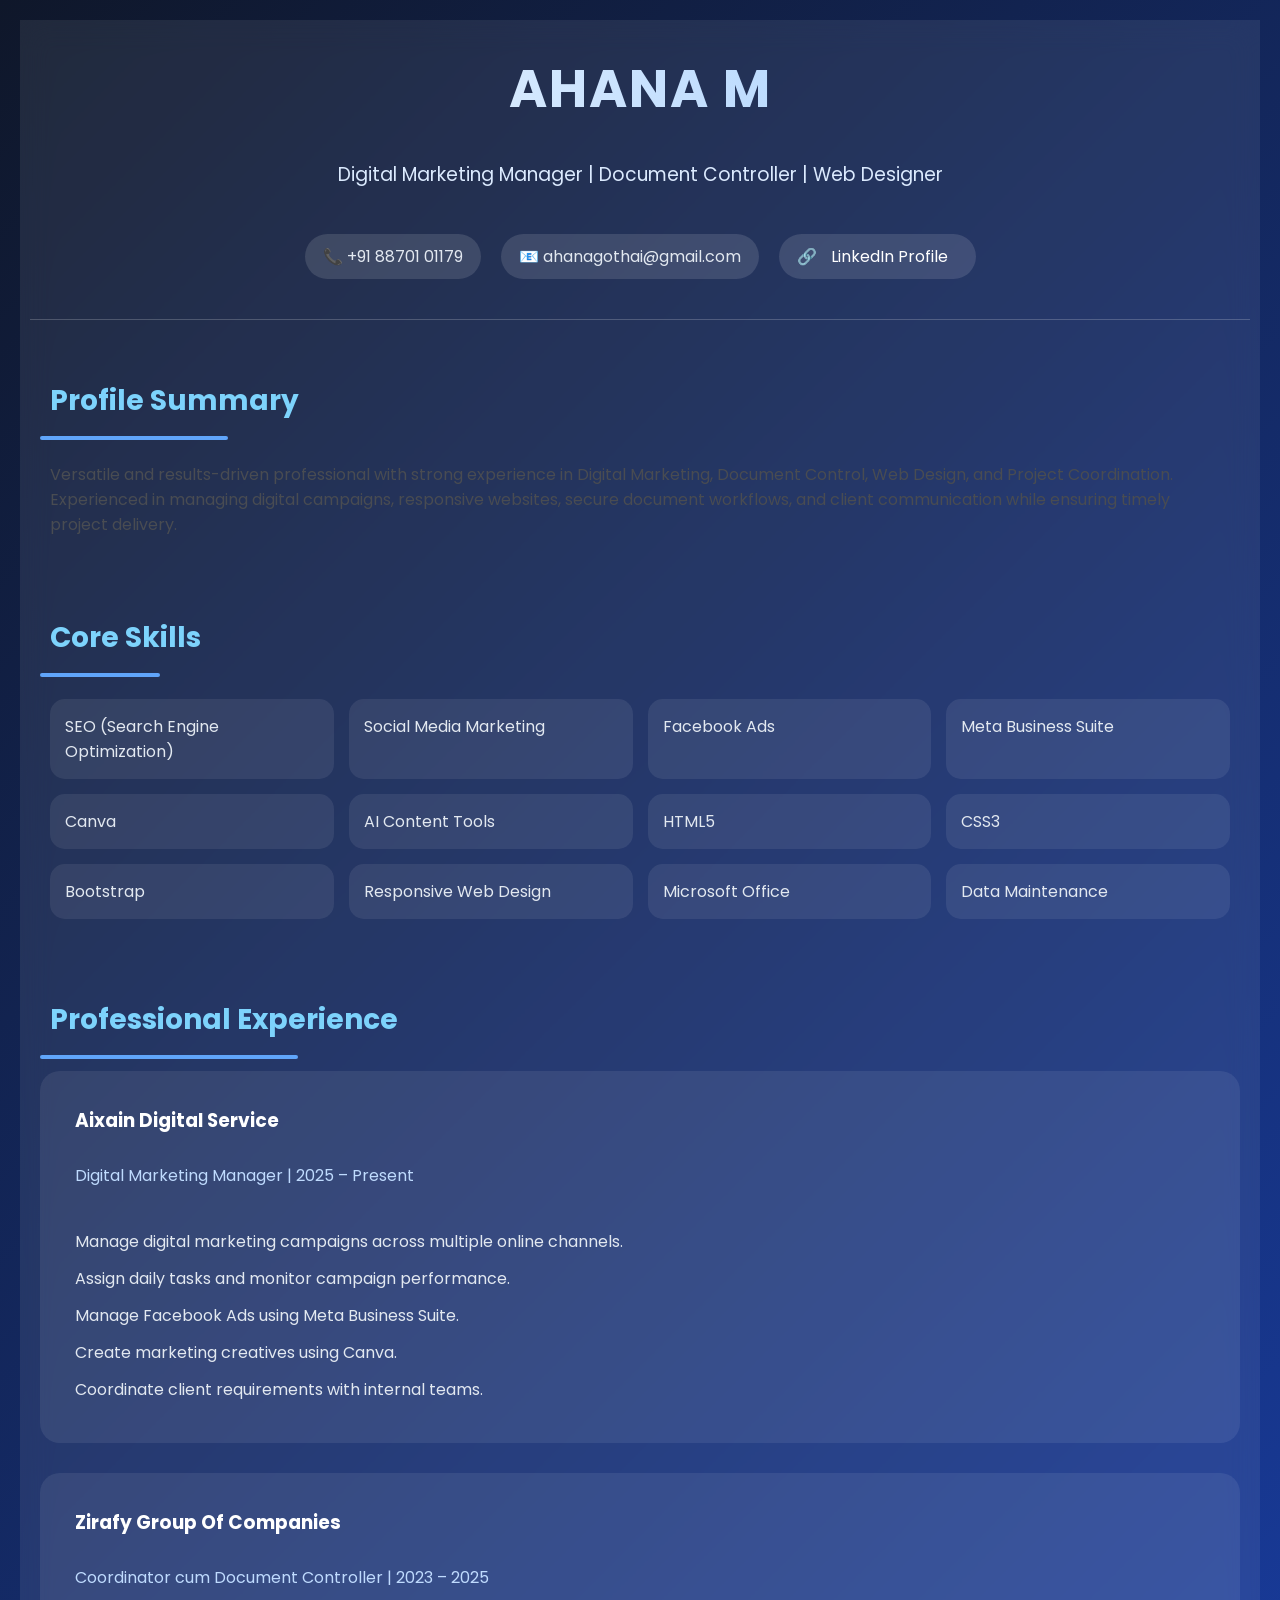
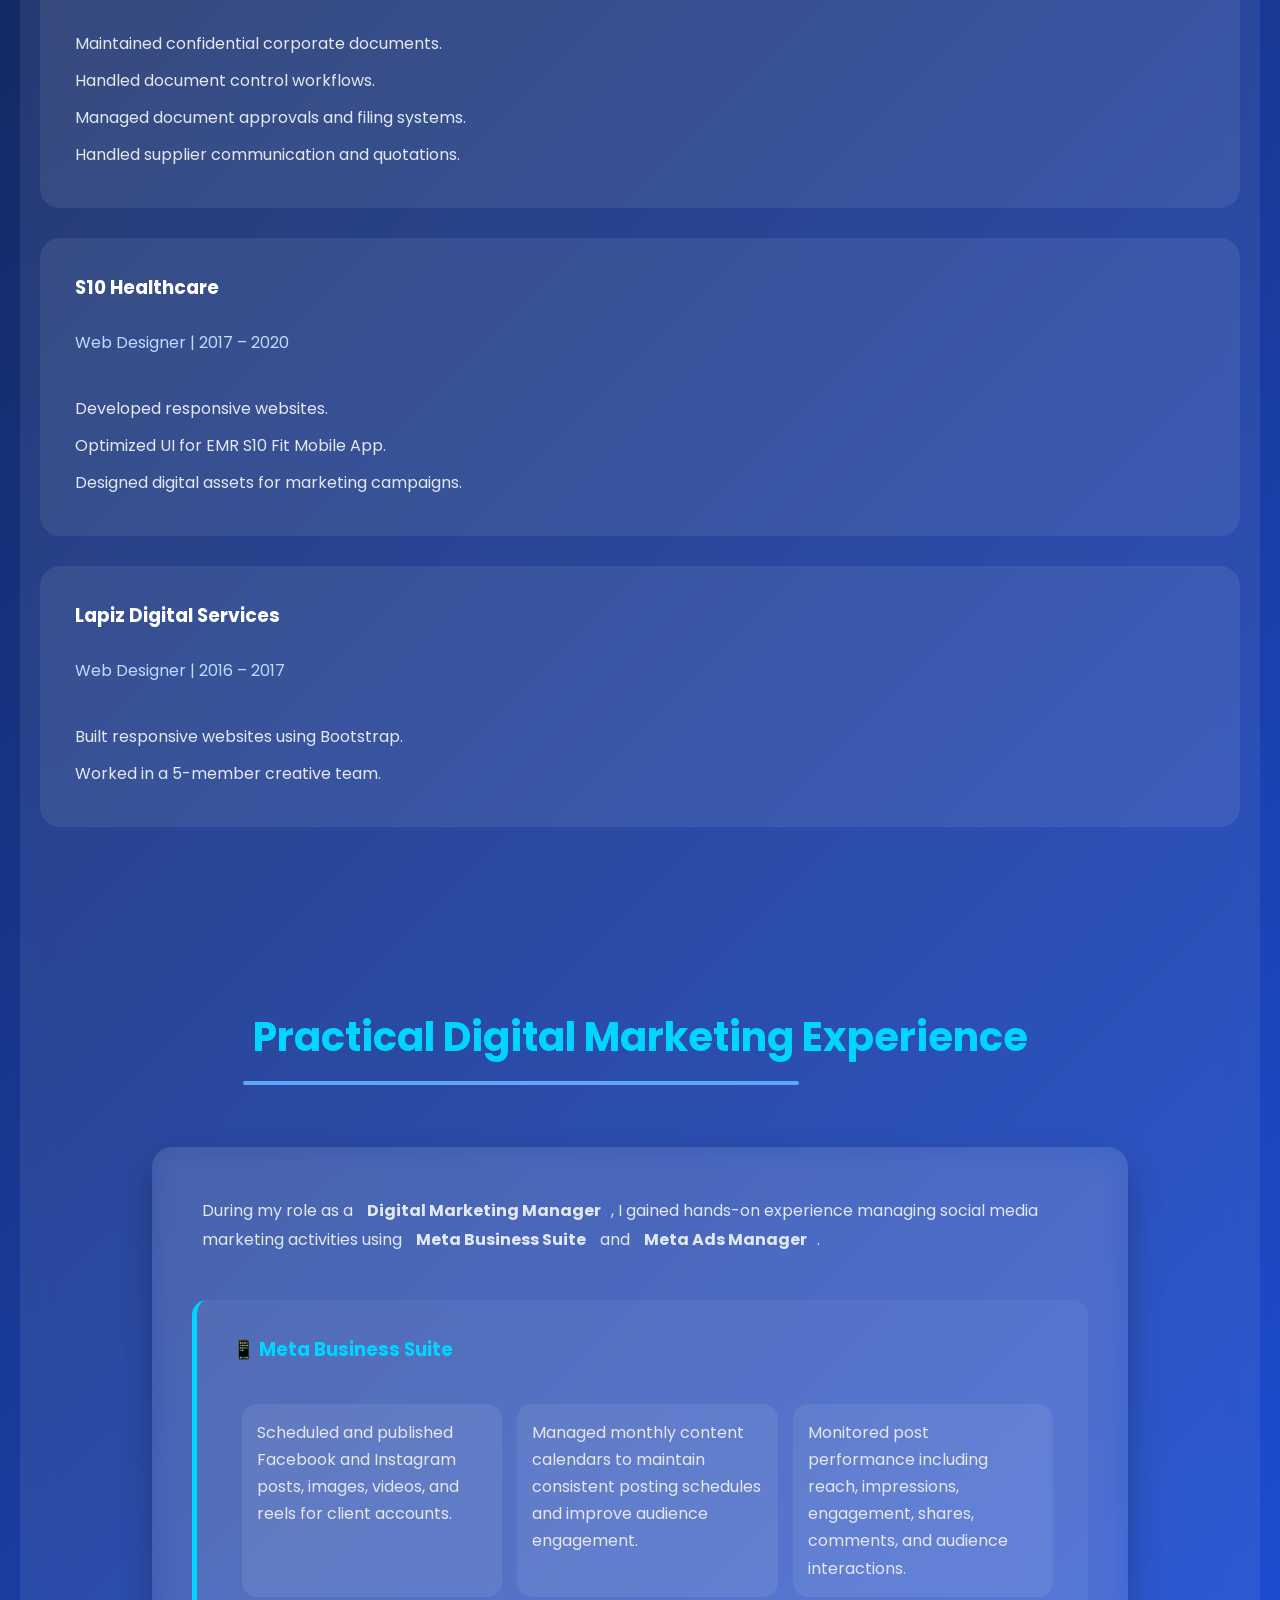
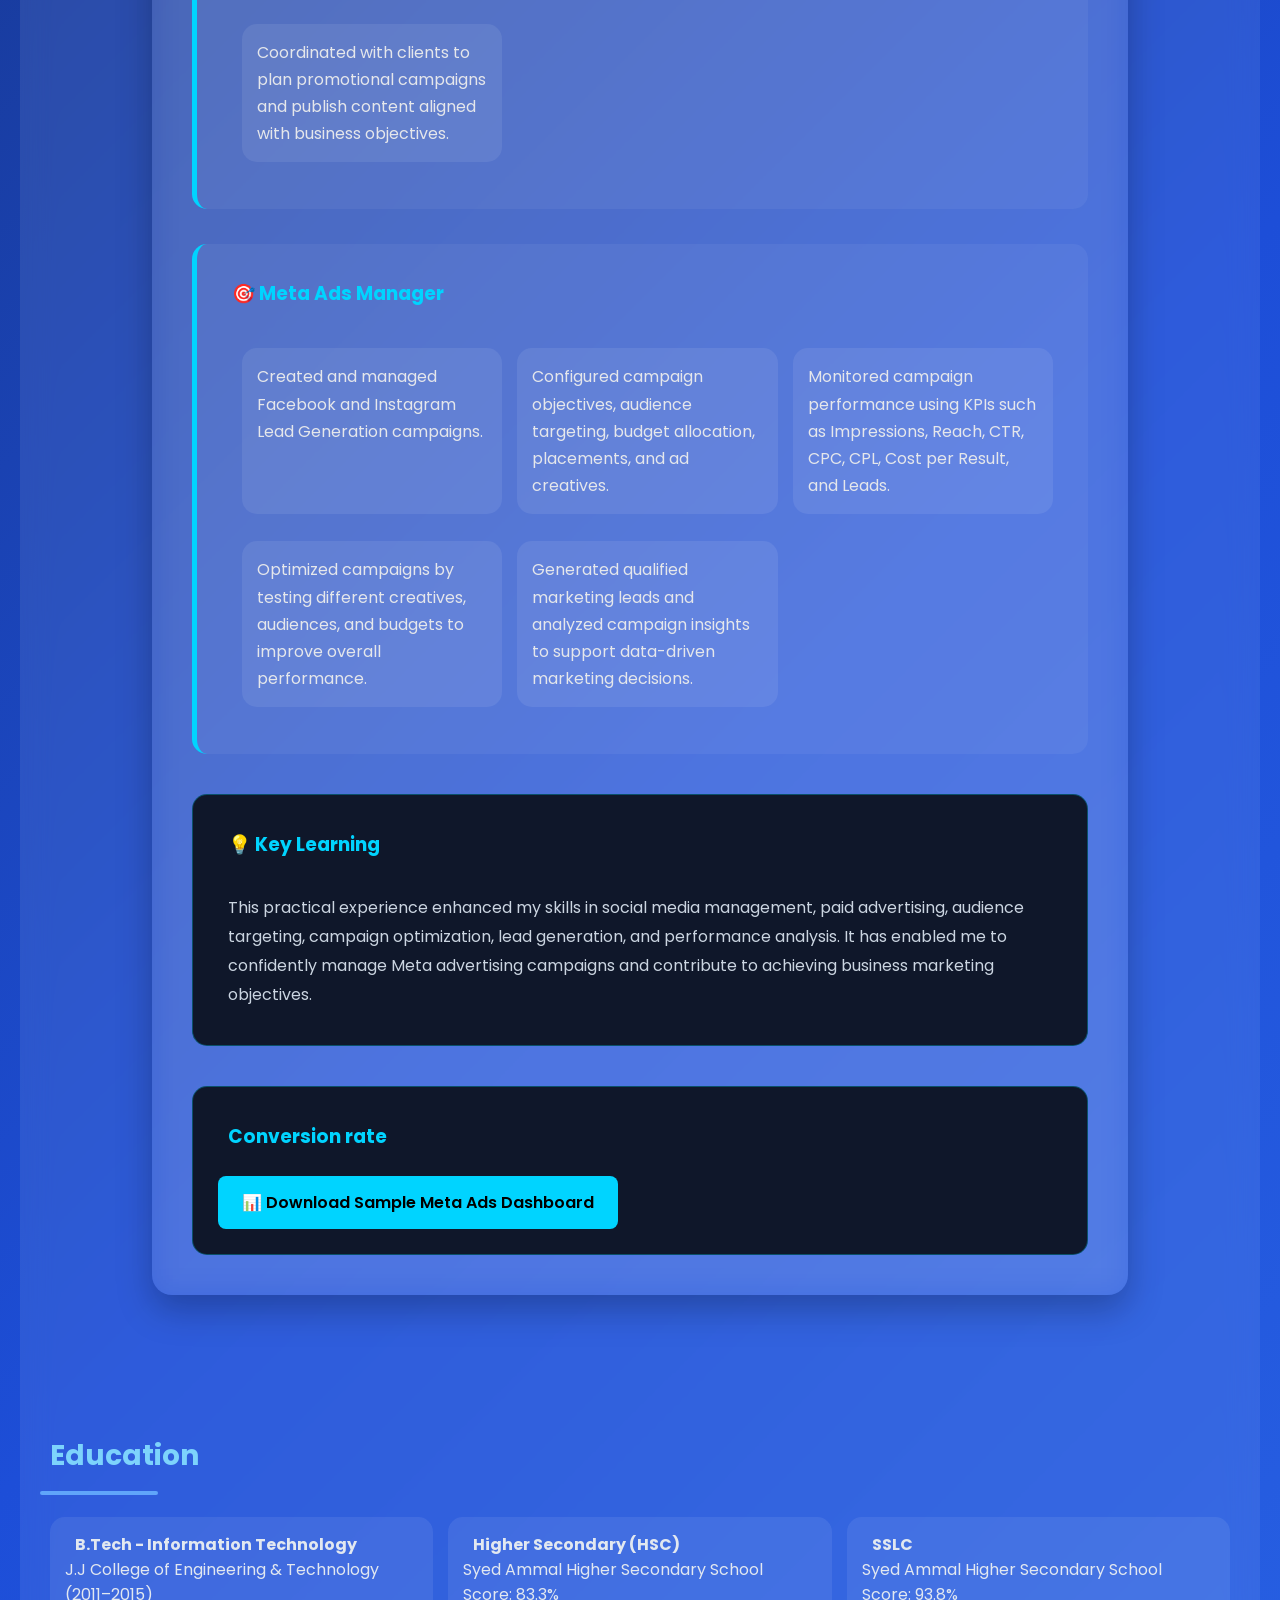
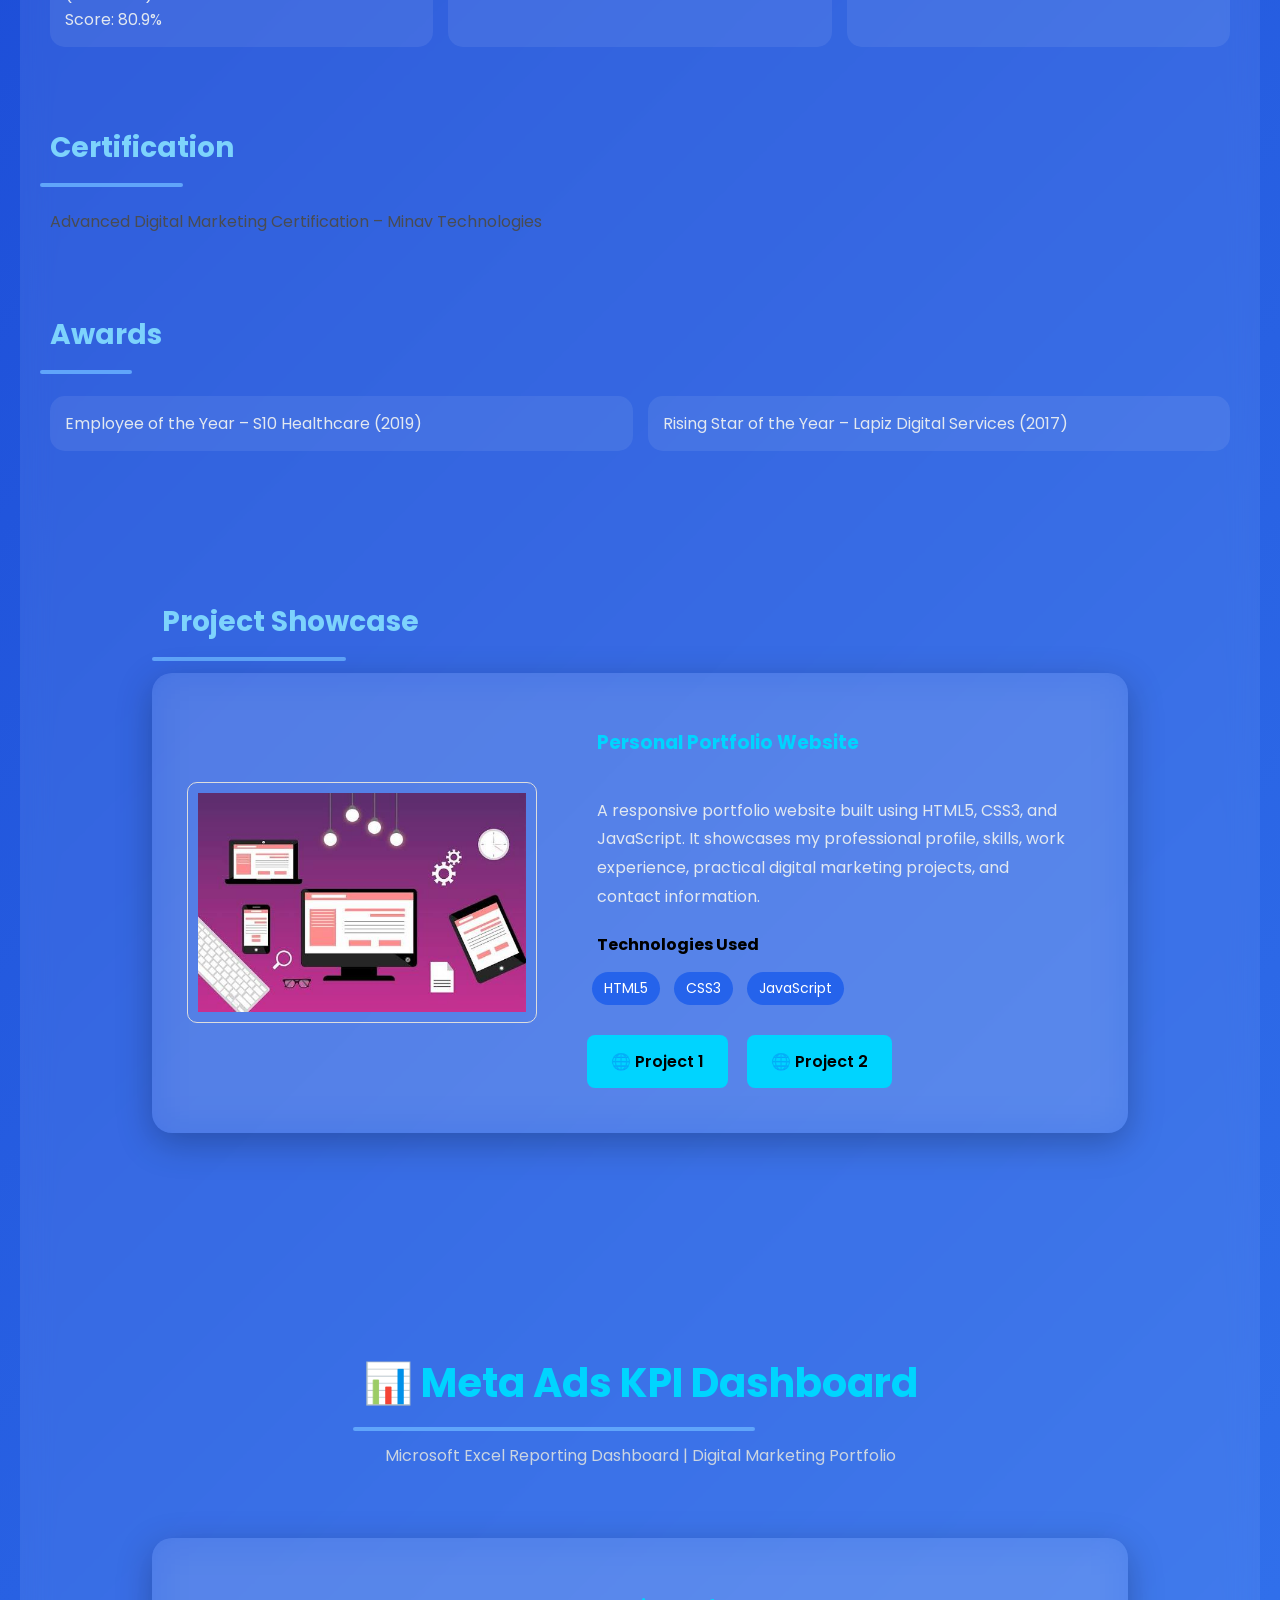
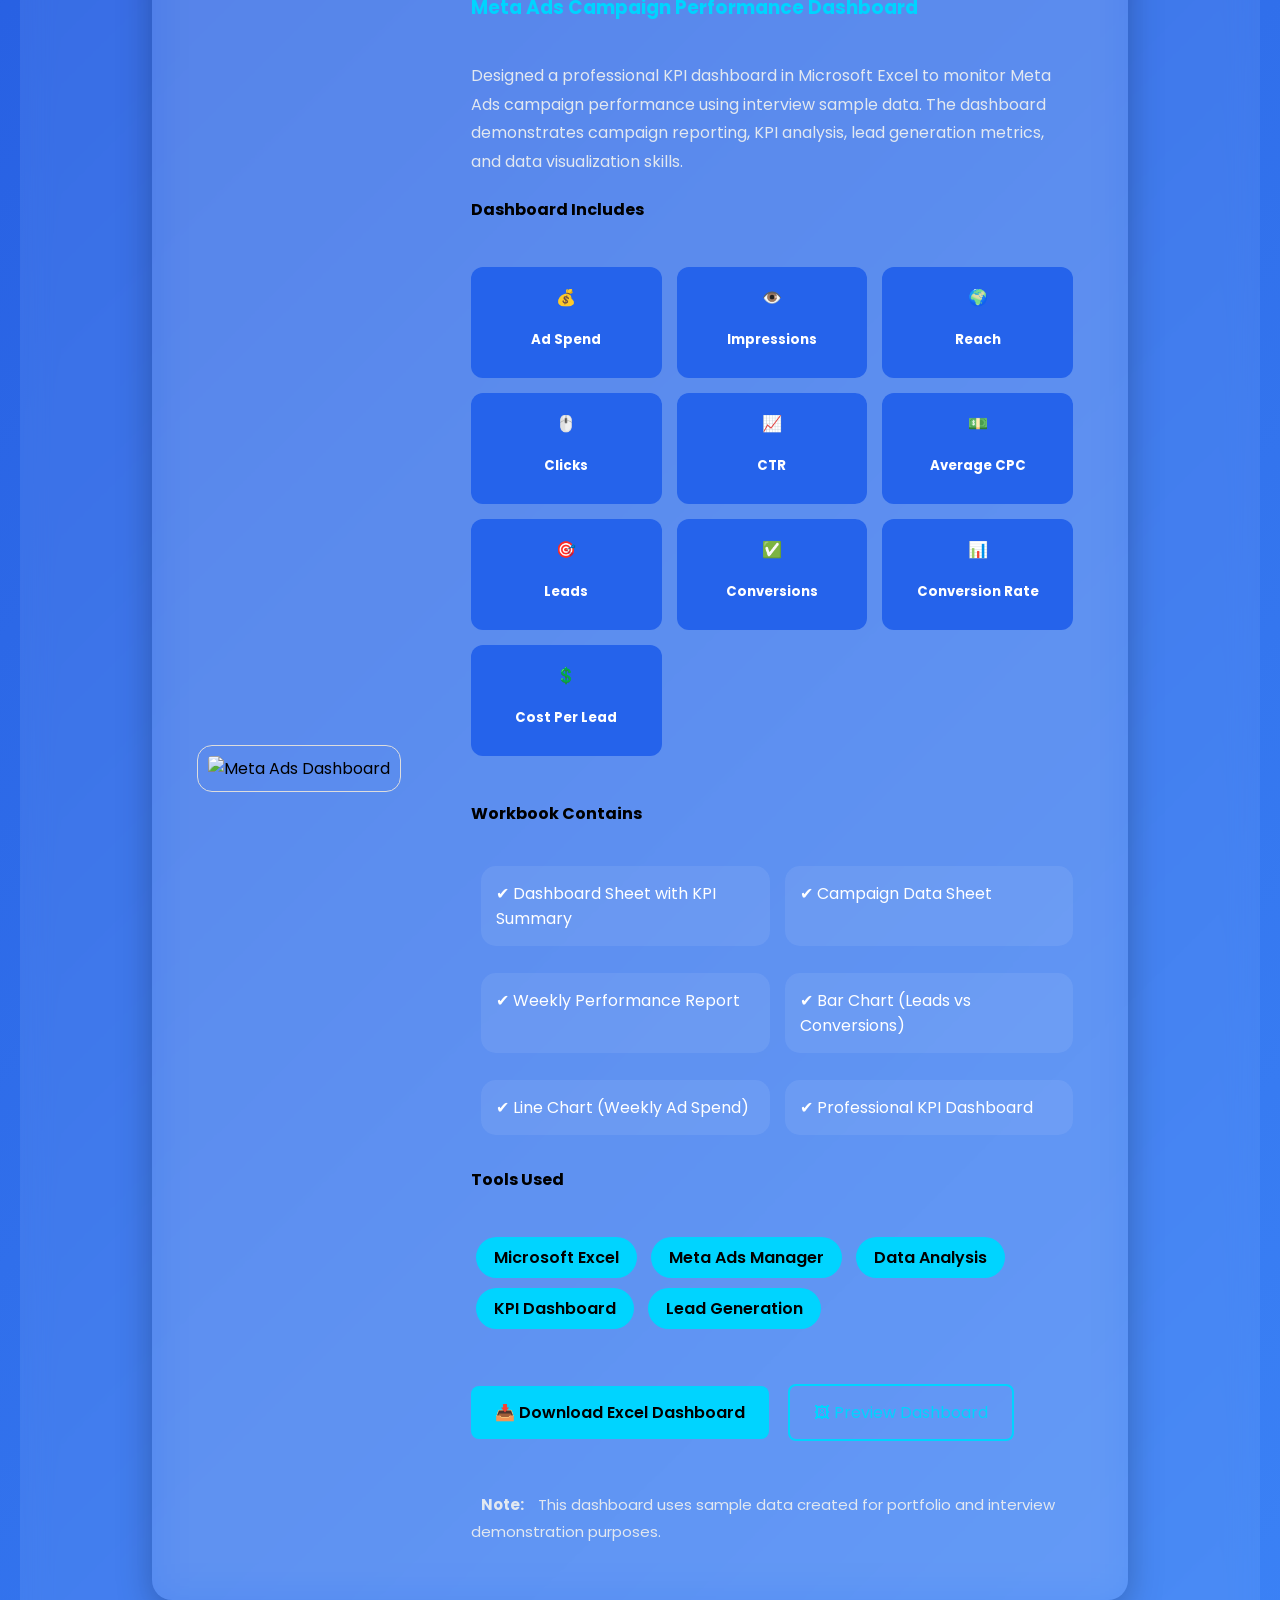
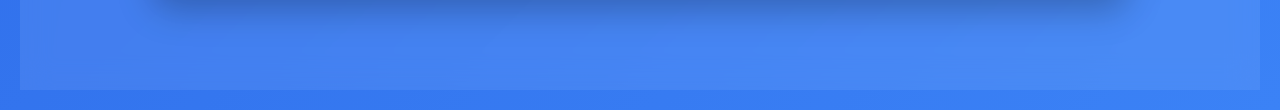
==== index.html @ 0447267a "Update index.html" ====
<!DOCTYPE html>
<html lang="en">
<head>
    <meta charset="UTF-8">
    <meta name="viewport" content="width=device-width, initial-scale=1.0">
    <title>Ahana M | Resume</title>
    <link rel="stylesheet" href="style.css">
</head>
<body>

<div class="container">

    <header>
        <h1>AHANA M</h1>
        <h3>Digital Marketing Manager | Document Controller | Web Designer</h3>

        <div class="contact">
            <p>📞 +91 88701 01179</p>
            <p>📧 ahanagothai@gmail.com</p>
            <p>
                🔗 <a href="https://www.linkedin.com/in/ahana-gothai-65563a107/" target="_blank">
                    LinkedIn Profile
                </a>
            </p>
        </div>
    </header>

    <section>
        <h2>Profile Summary</h2>
        <p>
            Versatile and results-driven professional with strong experience in Digital Marketing,
            Document Control, Web Design, and Project Coordination. Experienced in managing
            digital campaigns, responsive websites, secure document workflows, and client
            communication while ensuring timely project delivery.
        </p>
    </section>

    <section>
        <h2>Core Skills</h2>

        <ul>
            <li>SEO (Search Engine Optimization)</li>
            <li>Social Media Marketing</li>
            <li>Facebook Ads</li>
            <li>Meta Business Suite</li>
            <li>Canva</li>
            <li>AI Content Tools</li>
            <li>HTML5</li>
            <li>CSS3</li>
            <li>Bootstrap</li>
            <li>Responsive Web Design</li>
            <li>Microsoft Office</li>
            <li>Data Maintenance</li>
        </ul>
    </section>

    <section>
        <h2>Professional Experience</h2>

        <div class="job">
            <h3>Aixain Digital Service</h3>
            <span>Digital Marketing Manager | 2025 – Present</span>

            <ul>
                <li>Manage digital marketing campaigns across multiple online channels.</li>
                <li>Assign daily tasks and monitor campaign performance.</li>
                <li>Manage Facebook Ads using Meta Business Suite.</li>
                <li>Create marketing creatives using Canva.</li>
                <li>Coordinate client requirements with internal teams.</li>
            </ul>
        </div>

        <div class="job">
            <h3>Zirafy Group Of Companies</h3>
            <span>Coordinator cum Document Controller | 2023 – 2025</span>

            <ul>
                <li>Maintained confidential corporate documents.</li>
                <li>Handled document control workflows.</li>
                <li>Managed document approvals and filing systems.</li>
                <li>Handled supplier communication and quotations.</li>
            </ul>
        </div>

        <div class="job">
            <h3>S10 Healthcare</h3>
            <span>Web Designer | 2017 – 2020</span>

            <ul>
                <li>Developed responsive websites.</li>
                <li>Optimized UI for EMR S10 Fit Mobile App.</li>
                <li>Designed digital assets for marketing campaigns.</li>
            </ul>
        </div>

        <div class="job">
            <h3>Lapiz Digital Services</h3>
            <span>Web Designer | 2016 – 2017</span>

            <ul>
                <li>Built responsive websites using Bootstrap.</li>
                <li>Worked in a 5-member creative team.</li>
            </ul>
        </div>

    </section>
    <!-- Practical Experience Section -->
<section id="practical-experience" class="experience">

    <div class="section-title">
        <h2>Practical Digital Marketing Experience</h2>
    </div>

    <div class="experience-card">

        <p>
            During my role as a <strong>Digital Marketing Manager</strong>, I gained hands-on experience managing
            social media marketing activities using
            <strong>Meta Business Suite</strong> and
            <strong>Meta Ads Manager</strong>.
        </p>

        <div class="experience-box">

            <h3>📱 Meta Business Suite</h3>

            <ul>
                <li>Scheduled and published Facebook and Instagram posts, images, videos, and reels for client accounts.</li>

                <li>Managed monthly content calendars to maintain consistent posting schedules and improve audience engagement.</li>

                <li>Monitored post performance including reach, impressions, engagement, shares, comments, and audience interactions.</li>

                <li>Coordinated with clients to plan promotional campaigns and publish content aligned with business objectives.</li>
            </ul>

        </div>

        <div class="experience-box">

            <h3>🎯 Meta Ads Manager</h3>

            <ul>
                <li>Created and managed Facebook and Instagram Lead Generation campaigns.</li>

                <li>Configured campaign objectives, audience targeting, budget allocation, placements, and ad creatives.</li>

                <li>Monitored campaign performance using KPIs such as Impressions, Reach, CTR, CPC, CPL, Cost per Result, and Leads.</li>

                <li>Optimized campaigns by testing different creatives, audiences, and budgets to improve overall performance.</li>

                <li>Generated qualified marketing leads and analyzed campaign insights to support data-driven marketing decisions.</li>
            </ul>

        </div>

        <div class="summary">

            <h3>💡 Key Learning</h3>

            <p>
                This practical experience enhanced my skills in social media management,
                paid advertising, audience targeting, campaign optimization,
                lead generation, and performance analysis. It has enabled me to
                confidently manage Meta advertising campaigns and contribute to
                achieving business marketing objectives.
            </p>

        </div>
        <div class="summary">

            <h3>Conversion rate</h3>

            <a href="assets/Meta_Ads_Dashboard_Sample.xlsx" download class="btn">
    📊 Download Sample Meta Ads Dashboard
</a>

        </div>

    </div>

</section>
    <section>
        <h2>Education</h2>

        <ul>
            <li><strong>B.Tech - Information Technology</strong><br>
                J.J College of Engineering & Technology (2011–2015)<br>
                Score: 80.9%
            </li>

            <li><strong>Higher Secondary (HSC)</strong><br>
                Syed Ammal Higher Secondary School<br>
                Score: 83.3%
            </li>

            <li><strong>SSLC</strong><br>
                Syed Ammal Higher Secondary School<br>
                Score: 93.8%
            </li>
        </ul>

    </section>

    <section>
        <h2>Certification</h2>

        <p>
            Advanced Digital Marketing Certification – Minav Technologies
        </p>

    </section>

    <section>
        <h2>Awards</h2>

        <ul>
            <li>Employee of the Year – S10 Healthcare (2019)</li>
            <li>Rising Star of the Year – Lapiz Digital Services (2017)</li>
        </ul>

    </section>
    <section id="projects" class="projects">

    <h2>Project Showcase</h2>

    <div class="project-card">

        <img src="images/website1.jpg" alt="Portfolio Website">

        <div class="project-content">

            <h3>Personal Portfolio Website</h3>

            <p>
                A responsive portfolio website built using HTML5, CSS3, and JavaScript.
                It showcases my professional profile, skills, work experience,
                practical digital marketing projects, and contact information.
            </p>

            <h4>Technologies Used</h4>

            <span class="tag">HTML5</span>
            <span class="tag">CSS3</span>
            <span class="tag">JavaScript</span>

            <br><br>

            <a href="https://www.lapizdigital.com/" target="_blank" class="btn">
                🌐 Project 1
            </a>

             <a href="https://www.s10health.com/" target="_blank" class="btn">
                🌐 Project 2
            </a>

        </div>

    </div>

</section>

    <!-- ================= Meta Ads Dashboard Project ================= -->

<section id="meta-dashboard" class="project-section">

    <div class="section-title">
        <h2>📊 Meta Ads KPI Dashboard</h2>
        <p>Microsoft Excel Reporting Dashboard | Digital Marketing Portfolio</p>
    </div>

    <div class="project-card">

        <div class="project-image">

            <img src="images/meta-dashboard-preview.png"
                 alt="Meta Ads Dashboard">

        </div>

        <div class="project-content">

            <h3>Meta Ads Campaign Performance Dashboard</h3>

            <p>
                Designed a professional KPI dashboard in Microsoft Excel to
                monitor Meta Ads campaign performance using interview sample data.
                The dashboard demonstrates campaign reporting, KPI analysis,
                lead generation metrics, and data visualization skills.
            </p>

            <h4>Dashboard Includes</h4>

            <div class="feature-grid">

                <div class="feature-card">
                    💰
                    <h5>Ad Spend</h5>
                </div>

                <div class="feature-card">
                    👁️
                    <h5>Impressions</h5>
                </div>

                <div class="feature-card">
                    🌍
                    <h5>Reach</h5>
                </div>

                <div class="feature-card">
                    🖱️
                    <h5>Clicks</h5>
                </div>

                <div class="feature-card">
                    📈
                    <h5>CTR</h5>
                </div>

                <div class="feature-card">
                    💵
                    <h5>Average CPC</h5>
                </div>

                <div class="feature-card">
                    🎯
                    <h5>Leads</h5>
                </div>

                <div class="feature-card">
                    ✅
                    <h5>Conversions</h5>
                </div>

                <div class="feature-card">
                    📊
                    <h5>Conversion Rate</h5>
                </div>

                <div class="feature-card">
                    💲
                    <h5>Cost Per Lead</h5>
                </div>

            </div>

            <h4>Workbook Contains</h4>

            <ul class="dashboard-list">
                <li>✔ Dashboard Sheet with KPI Summary</li>
                <li>✔ Campaign Data Sheet</li>
                <li>✔ Weekly Performance Report</li>
                <li>✔ Bar Chart (Leads vs Conversions)</li>
                <li>✔ Line Chart (Weekly Ad Spend)</li>
                <li>✔ Professional KPI Dashboard</li>
            </ul>

            <h4>Tools Used</h4>

            <div class="tags">

                <span>Microsoft Excel</span>

                <span>Meta Ads Manager</span>

                <span>Data Analysis</span>

                <span>KPI Dashboard</span>

                <span>Lead Generation</span>

            </div>

            <div class="buttons">

                <a href="assets/Meta_Ads_KPI_Dashboard_Interview_Demo.xlsx"
                   download
                   class="btn">
                   📥 Download Excel Dashboard
                </a>

                <a href="images/meta-dashboard-preview.png"
                   target="_blank"
                   class="btn-outline">
                   🖼 Preview Dashboard
                </a>

            </div>

            <p class="note">
                <strong>Note:</strong> This dashboard uses sample data created for
                portfolio and interview demonstration purposes.
            </p>

        </div>

    </div>

</section>
</div>

</body>
</html>
---- style.css ----
/* Google Font */
@import url('https://fonts.googleapis.com/css2?family=Poppins:wght@300;400;500;600;700;800&display=swap');

*{
    margin:0;
    padding:10px;
    box-sizing:border-box;
    font-family:'Poppins',sans-serif;
}
body{
    background: linear-gradient(135deg,#0f172a,#1d4ed8,#3b82f6);
}

.container{
    background: rgba(255,255,255,0.08);
    backdrop-filter: blur(15px);
}

h1{
    color:#ffffff;
}

h2{
    color:#7dd3fc;
}

p, li{
    color:#e2e8f0;
}

a{
    color:#38bdf8;
}

a:hover{
    color:#ffffff;
}



header{
    text-align:center;
    padding-bottom:30px;
    border-bottom:1px solid rgba(255,255,255,.2);
}

header h1{

    font-size:52px;
    font-weight:700;
    letter-spacing:2px;

    background:linear-gradient(to right,#ffffff,#93c5fd);
    -webkit-background-clip:text;
    -webkit-text-fill-color:transparent;

}

header h3{

    margin-top:12px;
    font-weight:400;
    color:#dbeafe;

}

.contact{

    display:flex;
    justify-content:center;
    flex-wrap:wrap;
    gap:20px;
    margin-top:25px;

}

.contact a{

    color:white;
    text-decoration:none;

}

.contact p{

    background:rgba(255,255,255,.12);
    padding:10px 18px;
    border-radius:30px;
    transition:.3s;

}

.contact p:hover{

    background:#2563eb;
    transform:translateY(-5px);

}

section{

    margin-top:40px;

}

section h2{

    margin-bottom:20px;
    font-size:28px;

    display:inline-block;

    position:relative;

}

section h2::after{

    content:"";
    width:70%;
    height:4px;
    background:#60a5fa;

    position:absolute;
    bottom:-8px;
    left:0;

    border-radius:10px;

}

section p{

    color:#494c52;

}

ul{

    list-style:none;

    display:grid;
    grid-template-columns:repeat(auto-fit,minmax(250px,1fr));
    gap:15px;

}

ul li{

    background:rgba(255,255,255,.08);

    padding:15px;

    border-radius:15px;

    transition:.35s;

}

ul li:hover{

    transform:translateY(-6px);
    background:#2563eb;

}

.job{

    margin-bottom:30px;

    background:rgba(255,255,255,.08);

    padding:25px;

    border-radius:20px;

    transition:.35s;

}

.job:hover{

    transform:translateY(-8px);

    background:rgba(255,255,255,.18);

}

.job h3{

    color:#fff;

}

.job span{

    color:#bfdbfe;
    display:block;
    margin:8px 0 15px;

}

.job ul{

    display:block;

}

.job li{

    background:none;
    padding:6px 0;

}

.job li:hover{

    background:none;
    transform:none;

}

a{

    color:#93c5fd;

}

a:hover{

    color:white;

}

@media(max-width:768px){

.container{

padding:25px;

}

header h1{

font-size:36px;

}

header h3{

font-size:18px;

}

.contact{

flex-direction:column;

align-items:center;

}

section h2{

font-size:24px;

}

}
/* Practical Experience */

.experience{
    padding:80px 10%;
}

.section-title{
    text-align:center;
    margin-bottom:50px;
}

.section-title h2{
    font-size:38px;
    color:#00d4ff;
    margin-bottom:10px;
}

.experience-card{

    background:rgba(255,255,255,.08);

    backdrop-filter:blur(15px);

    border-radius:20px;

    padding:40px;

    box-shadow:0 15px 35px rgba(0,0,0,.25);

}

.experience-card p{

    color:#e2e8f0;

    line-height:1.8;

}

.experience-box{

    margin-top:35px;

    padding:25px;

    background:rgba(255,255,255,.05);

    border-left:5px solid #00d4ff;

    border-radius:15px;

    transition:.4s;

}

.experience-box:hover{

    transform:translateY(-8px);

    background:rgba(255,255,255,.12);

}

.experience-box h3{

    color:#00d4ff;

    margin-bottom:20px;

}

.experience-box ul{

    padding-left:20px;

}

.experience-box li{

    margin-bottom:12px;

    color:#e5e7eb;

    line-height:1.7;

}

.summary{

    margin-top:40px;

    background:#0f172a;

    padding:25px;

    border-radius:15px;

    border:1px solid rgba(0,212,255,.3);

}

.summary h3{

    color:#00d4ff;

    margin-bottom:15px;

}

.summary p{

    color:#cbd5e1;

    line-height:1.8;

}

@media(max-width:768px){

.experience{

padding:50px 20px;

}

.section-title h2{

font-size:30px;

}

.experience-card{

padding:25px;

}

}
.btn{
    display:inline-block;
    background:#2563eb;
    color:white;
    padding:12px 25px;
    text-decoration:none;
    border-radius:8px;
    font-weight:600;
    transition:0.3s;
}

.btn:hover{
    background:#1d4ed8;
    transform:translateY(-3px);
}
.projects{
    padding:80px 10%;
}

.project-card{
    display:flex;
    gap:30px;
    align-items:center;
    background:#ffffff;
    border-radius:15px;
    padding:25px;
    box-shadow:0 8px 20px rgba(0,0,0,.15);
    flex-wrap:wrap;
}

.project-card img{
    width:350px;
    border-radius:10px;
    border:1px solid #ddd;
}

.project-content{
    flex:1;
}

.tag{
    display:inline-block;
    background:#2563eb;
    color:#fff;
    padding:6px 12px;
    border-radius:20px;
    margin:5px;
    font-size:14px;
}

.btn{
    display:inline-block;
    padding:12px 20px;
    margin-right:10px;
    text-decoration:none;
    color:#fff;
    background:#2563eb;
    border-radius:8px;
    transition:.3s;
}

.btn:hover{
    background:#1d4ed8;
}
.project-section{
    padding:80px 10%;
}

.section-title{
    text-align:center;
    margin-bottom:50px;
}

.section-title h2{
    font-size:40px;
    color:#00D4FF;
}

.section-title p{
    color:#cbd5e1;
}

.project-card{

    display:flex;

    gap:40px;

    flex-wrap:wrap;

    background:rgba(255,255,255,.08);

    backdrop-filter:blur(20px);

    border-radius:20px;

    padding:35px;

    box-shadow:0 10px 35px rgba(0,0,0,.25);

}

.project-image img{

    width:420px;

    border-radius:15px;

}

.project-content{

    flex:1;

}

.project-content h3{

    color:#00D4FF;

    margin-bottom:20px;

}

.project-content p{

    color:#e2e8f0;

    line-height:1.8;

}

.feature-grid{

    display:grid;

    grid-template-columns:repeat(auto-fit,minmax(150px,1fr));

    gap:15px;

    margin:25px 0;

}

.feature-card{

    background:#2563eb;

    color:white;

    text-align:center;

    padding:18px;

    border-radius:12px;

    transition:.3s;

}

.feature-card:hover{

    transform:translateY(-6px);

}

.feature-card h5{

    margin-top:10px;

}

.dashboard-list{

    margin-top:20px;

    padding-left:20px;

}

.dashboard-list li{

    margin-bottom:12px;

    color:#ffffff;

}

.tags{

    margin-top:20px;

}

.tags span{

    display:inline-block;

    background:#00D4FF;

    color:#000;

    padding:8px 18px;

    margin:5px;

    border-radius:30px;

    font-weight:600;

}

.buttons{

    margin-top:30px;

}

.btn{

    display:inline-block;

    padding:14px 24px;

    background:#00D4FF;

    color:#000;

    text-decoration:none;

    border-radius:8px;

    font-weight:600;

    margin-right:15px;

}

.btn:hover{

    background:#38bdf8;

}

.btn-outline{

    display:inline-block;

    padding:14px 24px;

    border:2px solid #00D4FF;

    color:#00D4FF;

    text-decoration:none;

    border-radius:8px;

}

.btn-outline:hover{

    background:#00D4FF;

    color:#000;

}

.note{

    margin-top:30px;

    color:#94a3b8;

    font-size:15px;

}
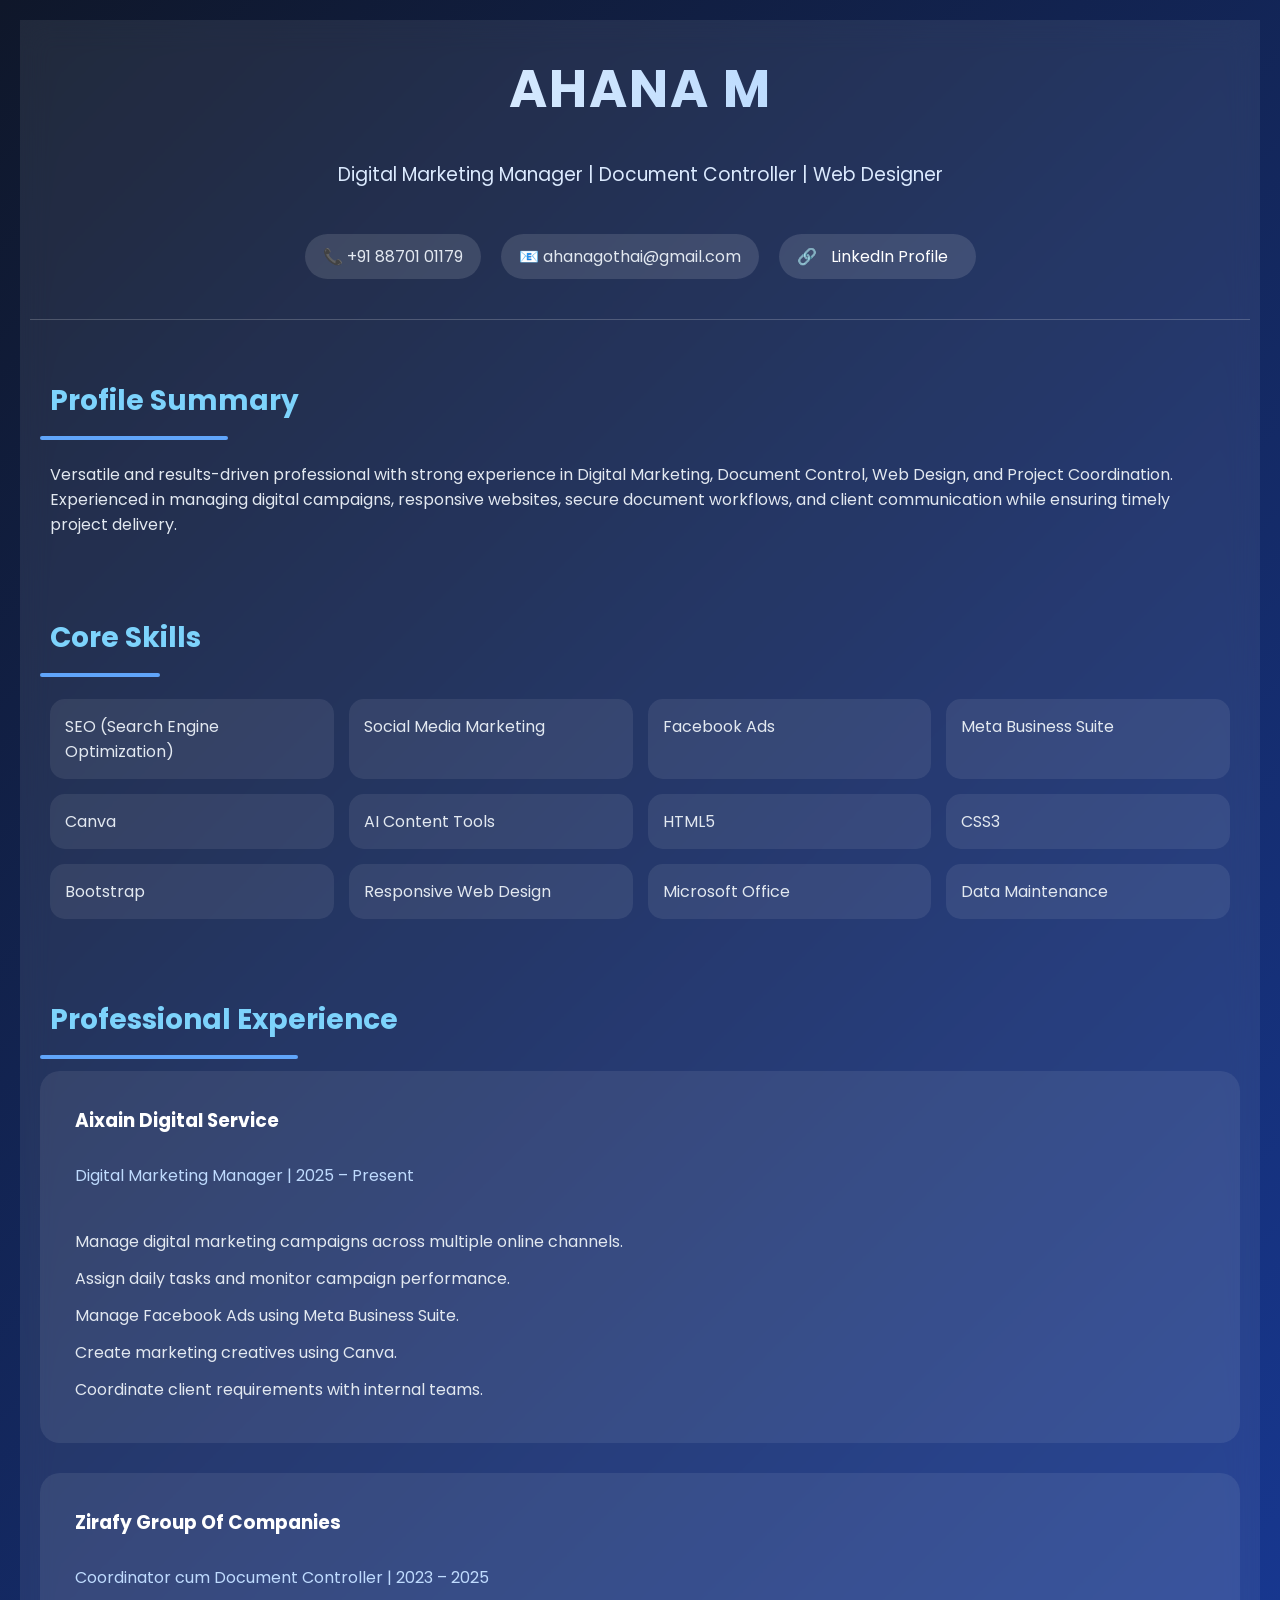
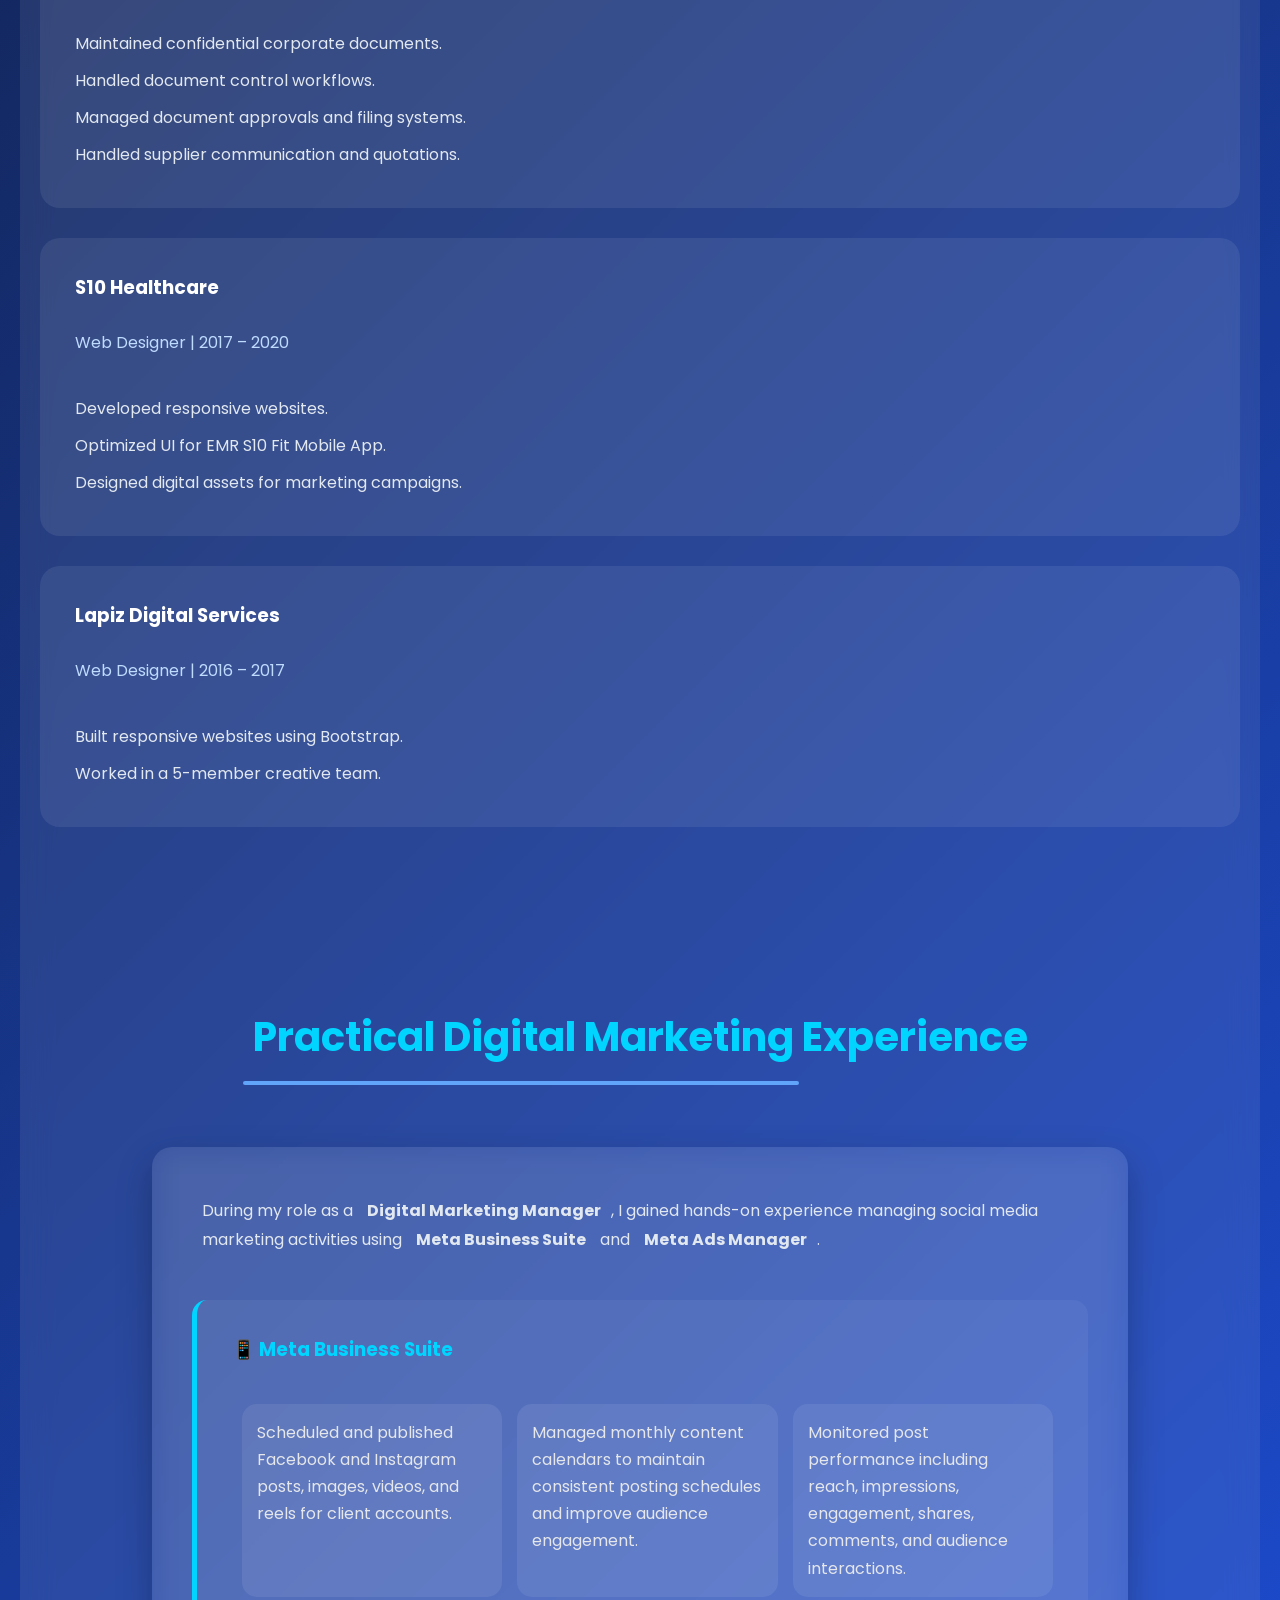
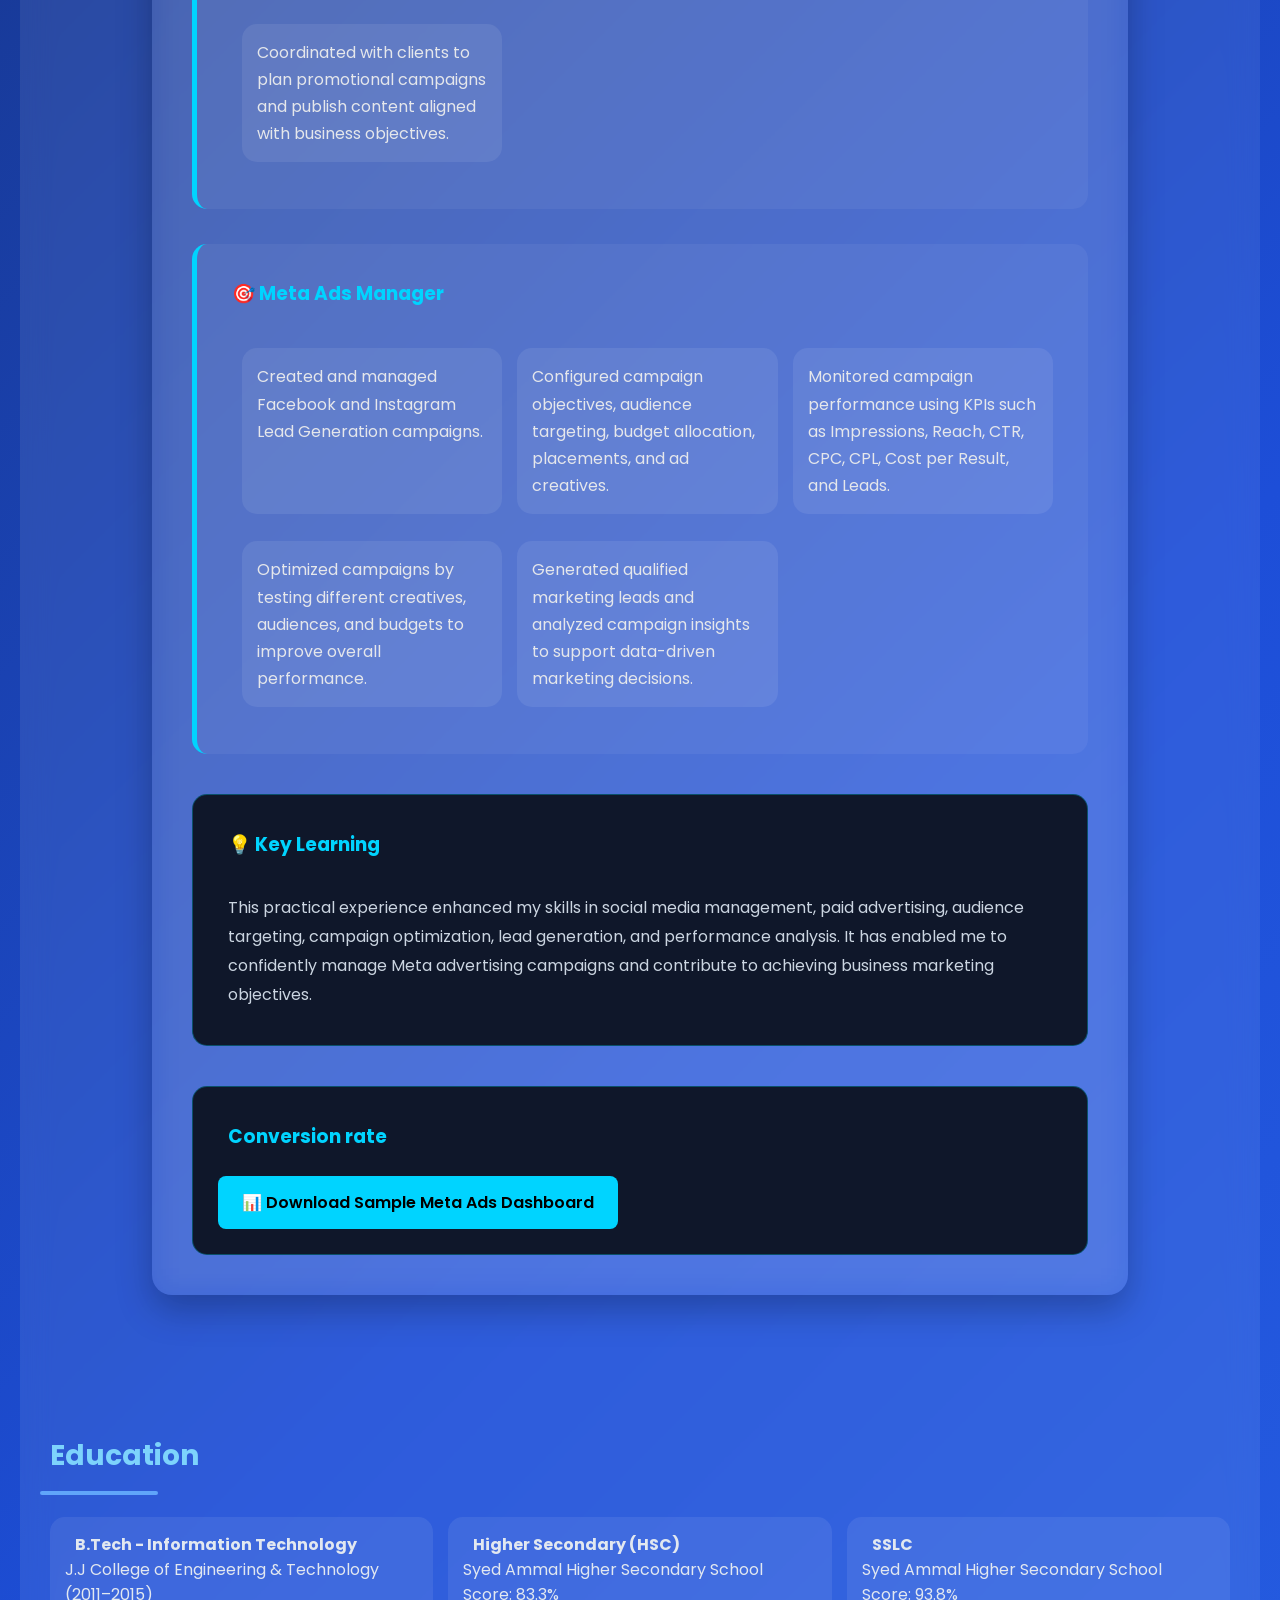
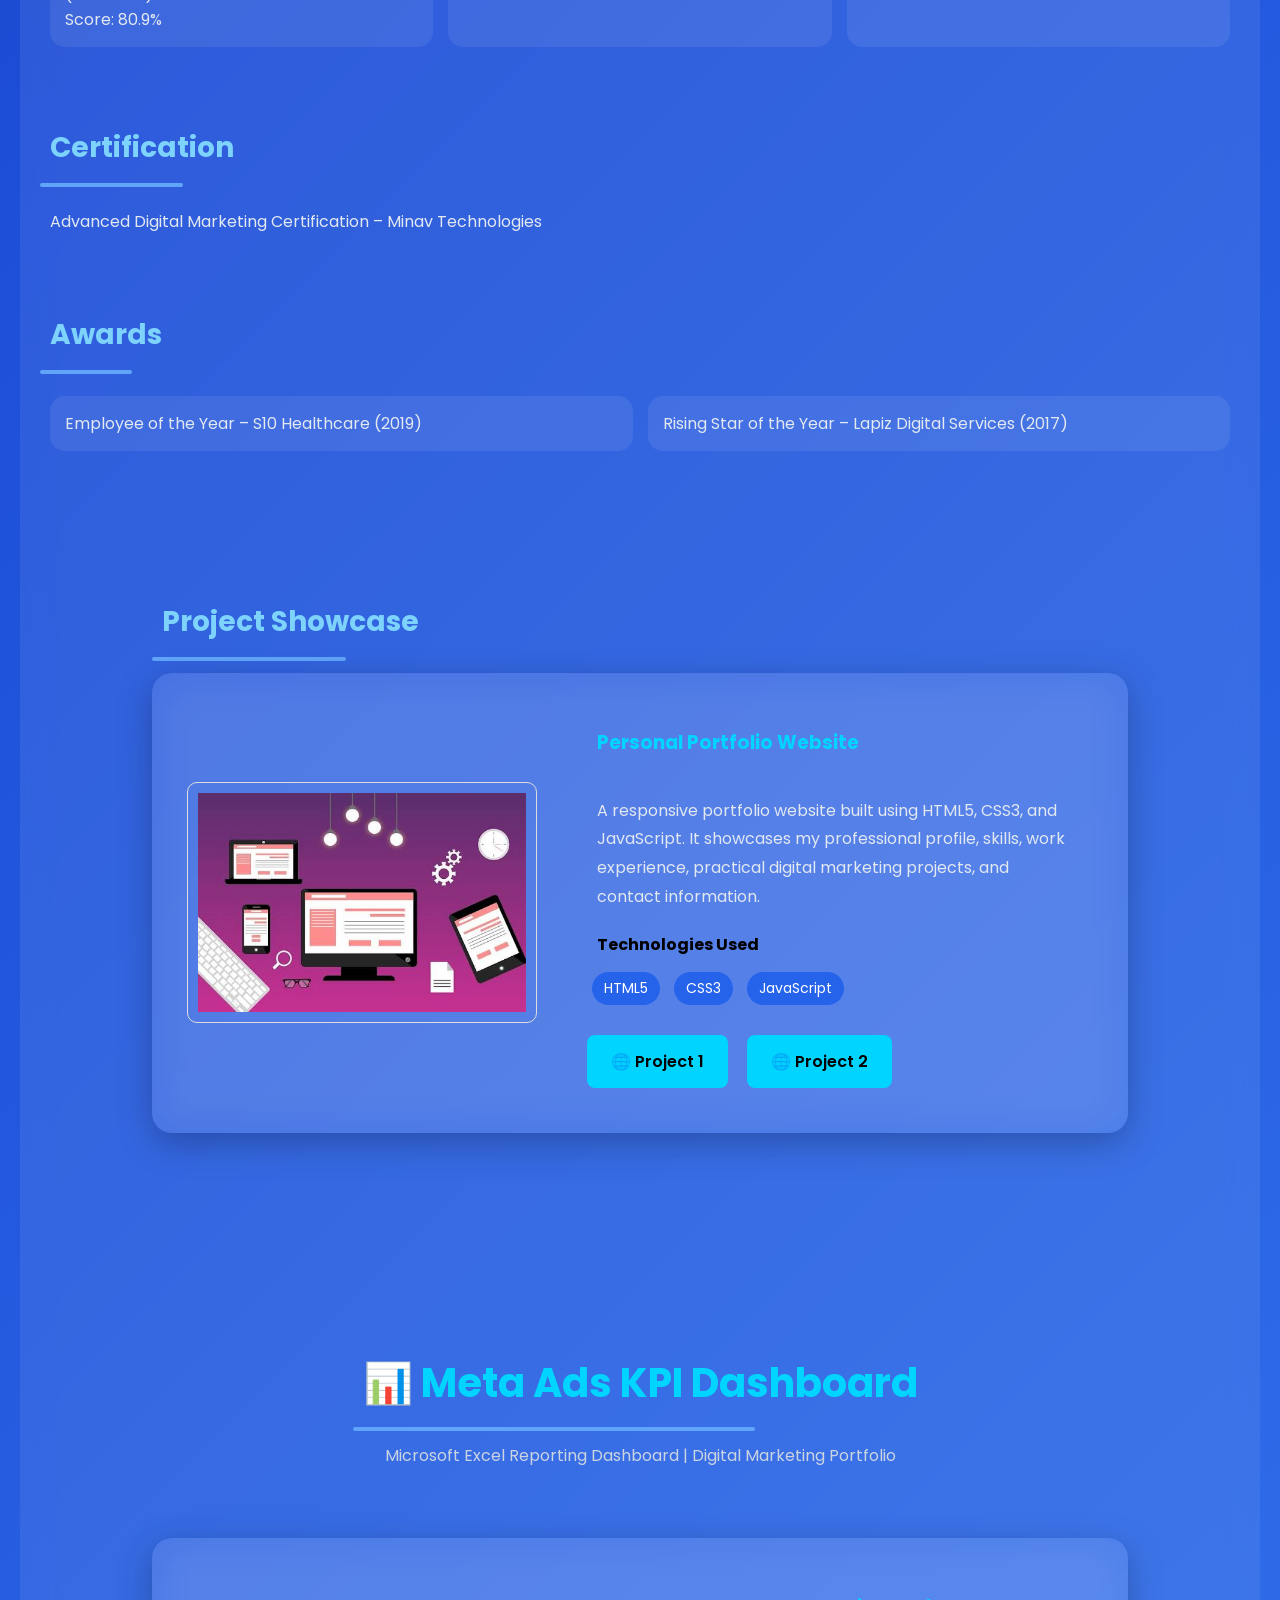
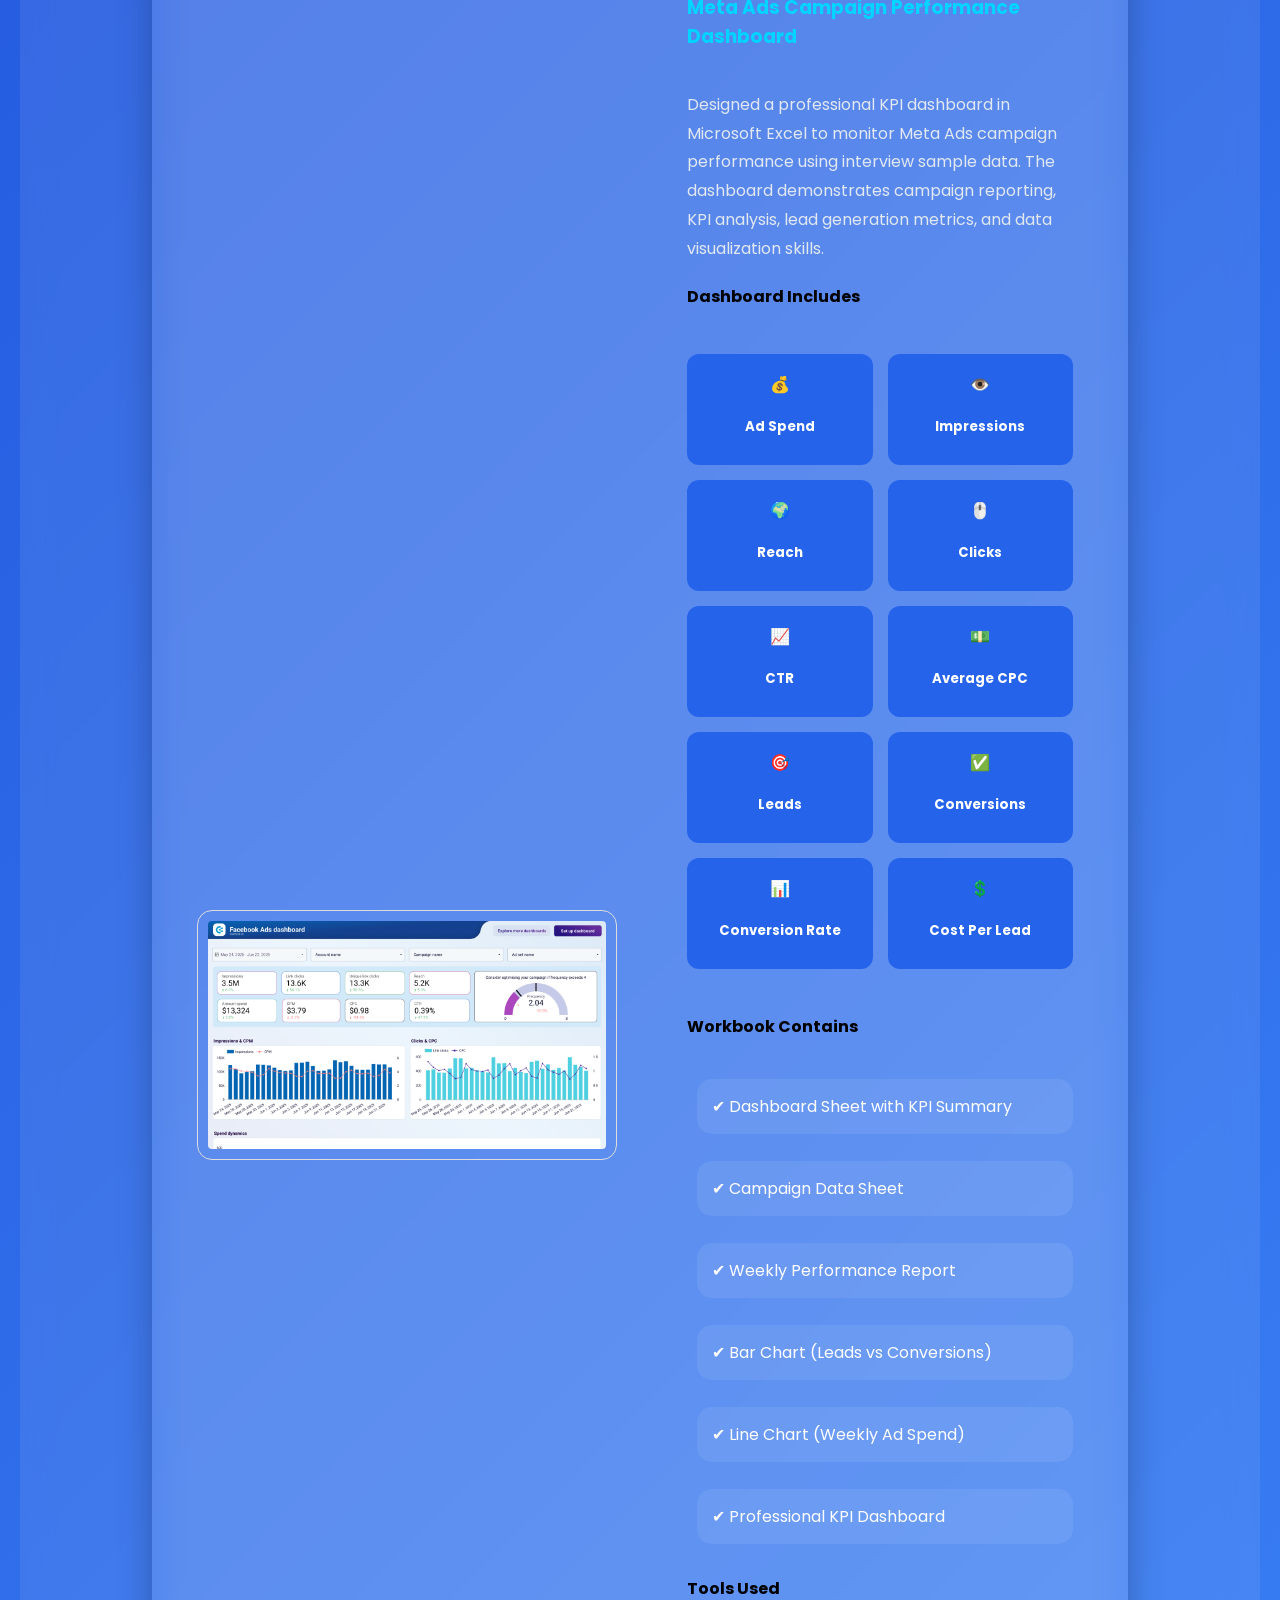
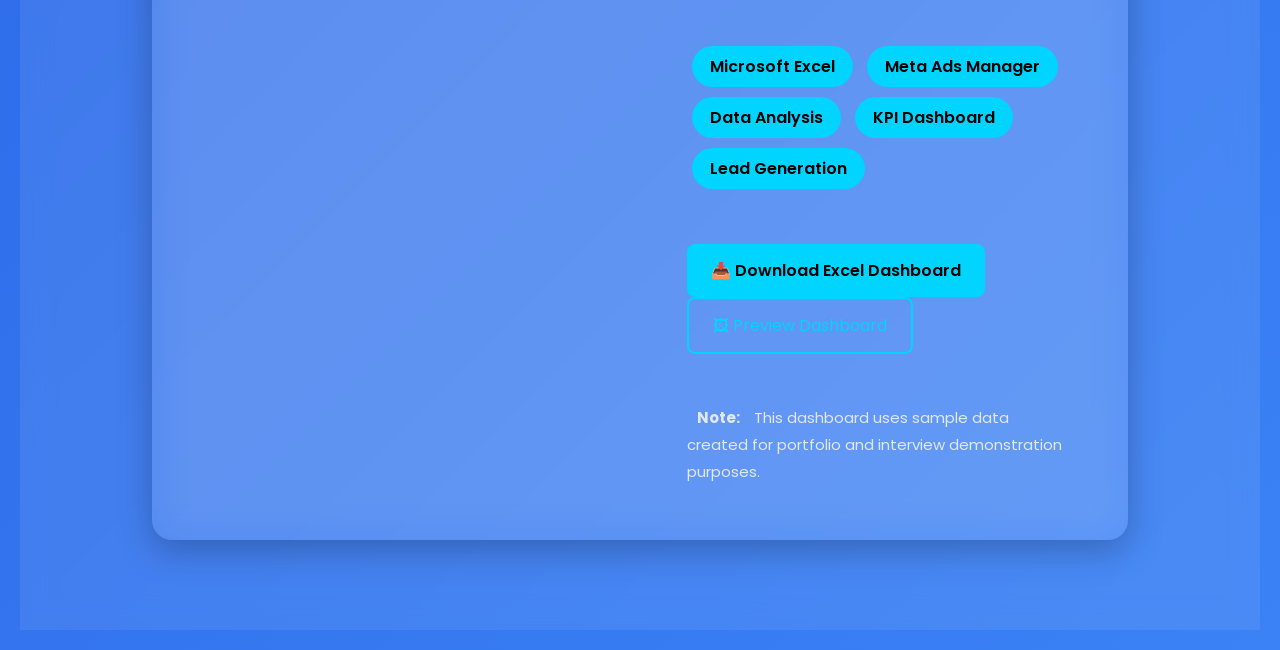
==== commit b20203ff: "Update index.html" ====
--- a/index.html
+++ b/index.html
@@ -273,7 +273,7 @@
 
         <div class="project-image">
 
-            <img src="images/meta-dashboard-preview.png"
+            <img src="images/meta.png"
                  alt="Meta Ads Dashboard">
 
         </div>
@@ -374,13 +374,13 @@
 
             <div class="buttons">
 
-                <a href="assets/Meta_Ads_KPI_Dashboard_Interview_Demo.xlsx"
+                <a href="assets/meta_ad_KPI.xlsx"
                    download
                    class="btn">
                    📥 Download Excel Dashboard
                 </a>
 
-                <a href="images/meta-dashboard-preview.png"
+                <a href="images/meta_conversion.png"
                    target="_blank"
                    class="btn-outline">
                    🖼 Preview Dashboard
--- a/style.css
+++ b/style.css
@@ -129,11 +129,11 @@
 
 }
 
-section p{
+/* section p{
 
     color:#494c52;
 
-}
+} */
 
 ul{
 
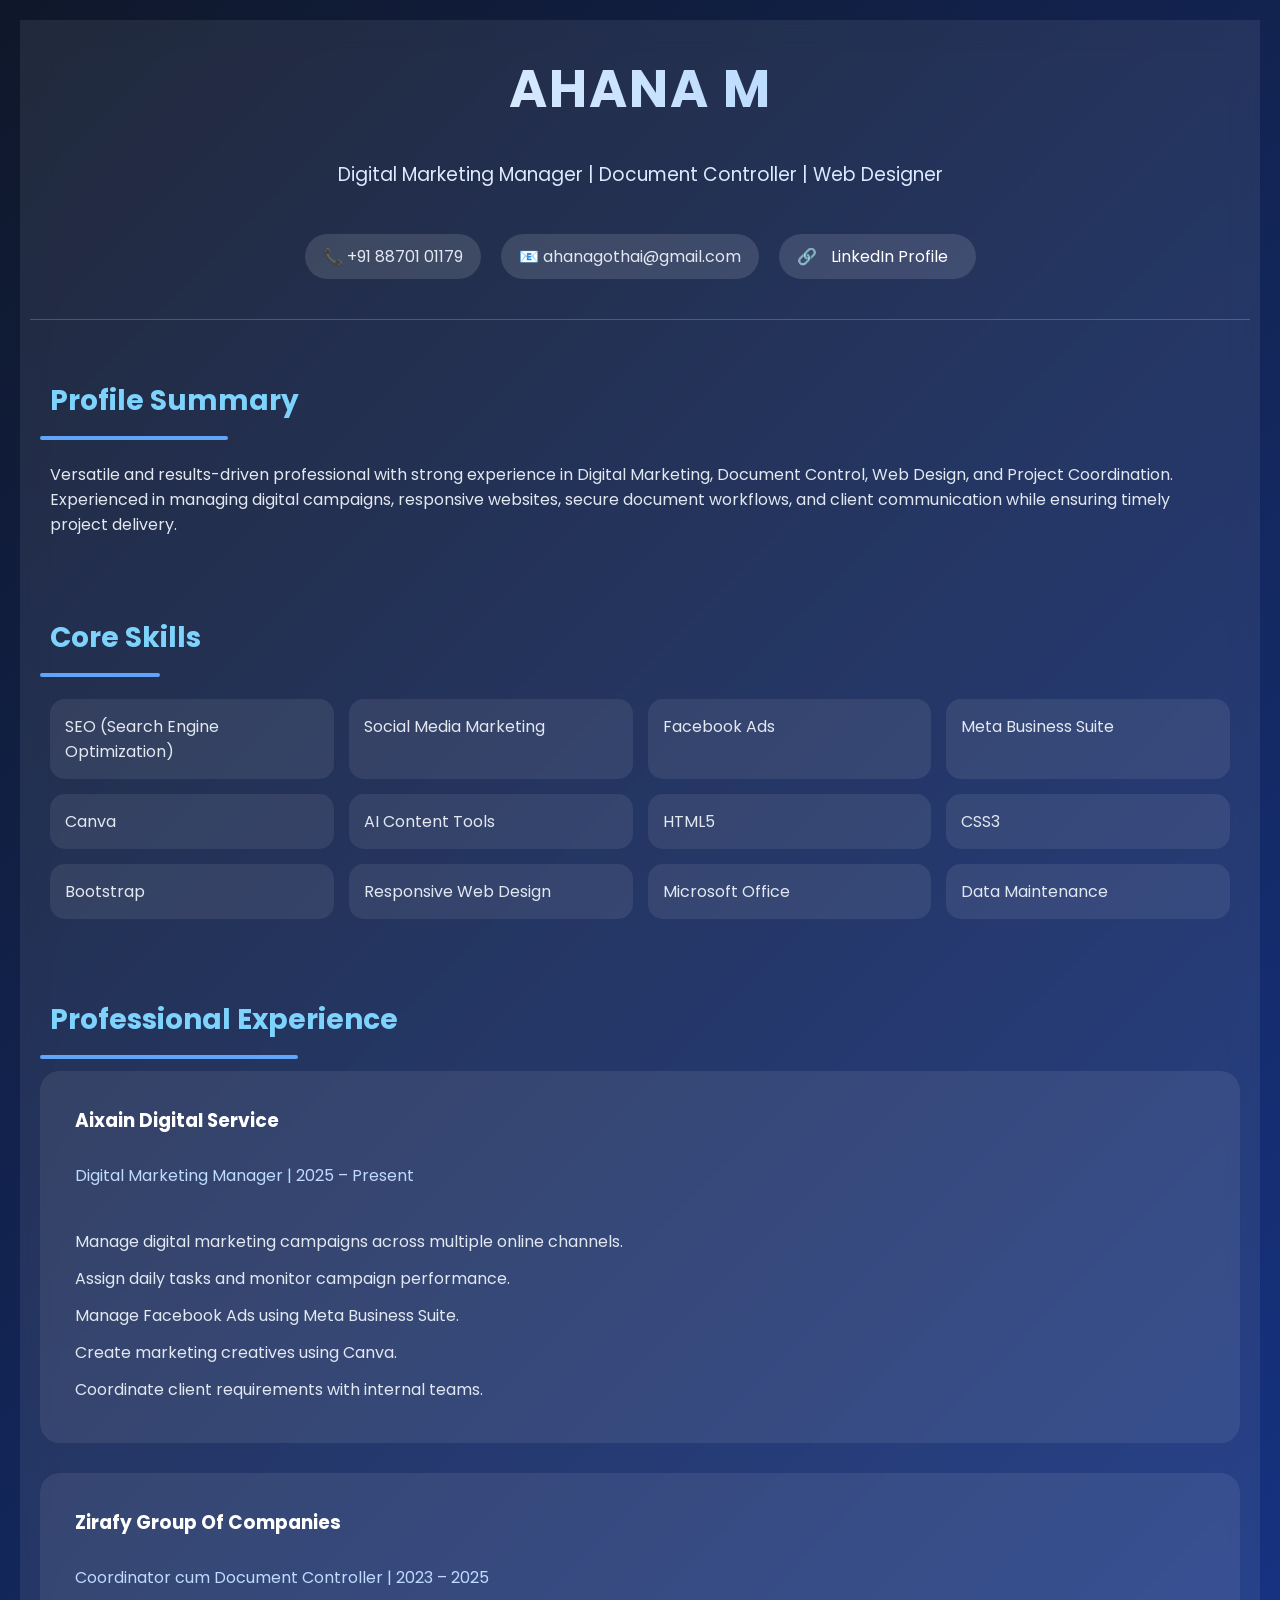
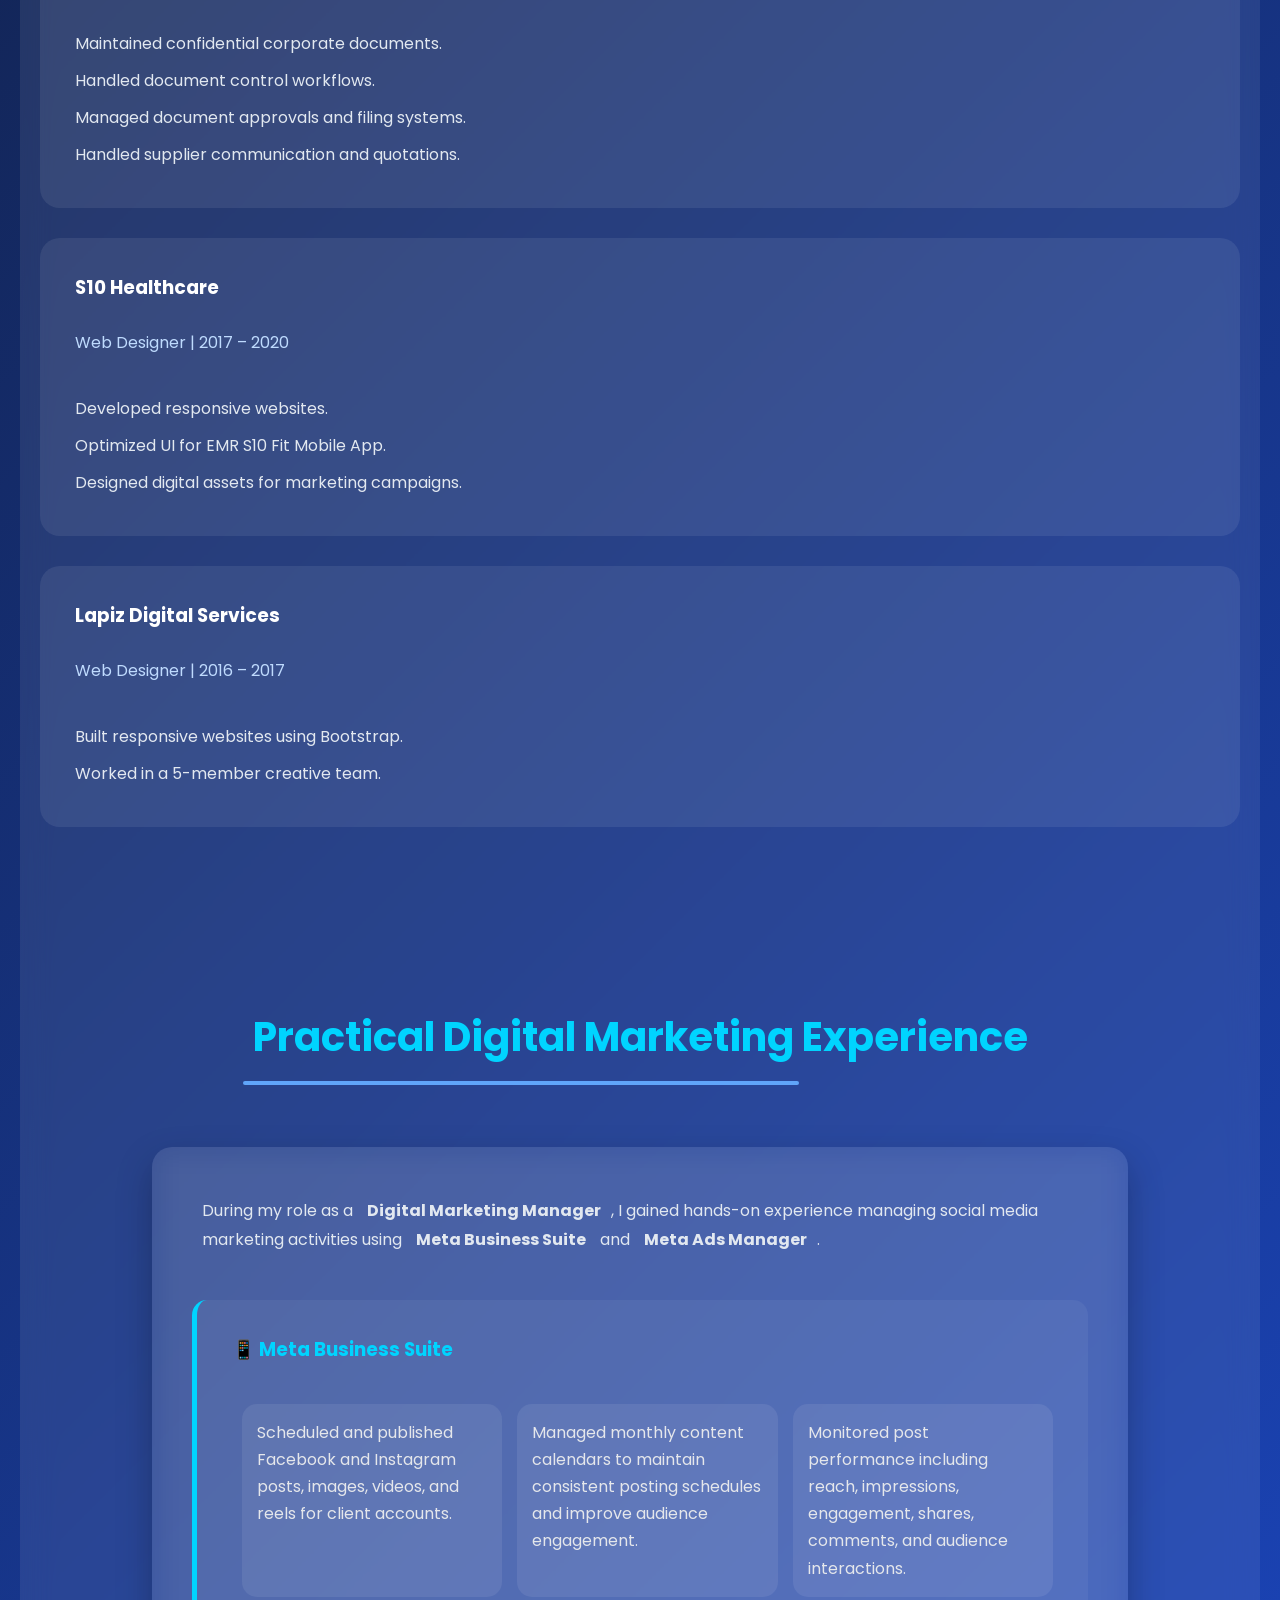
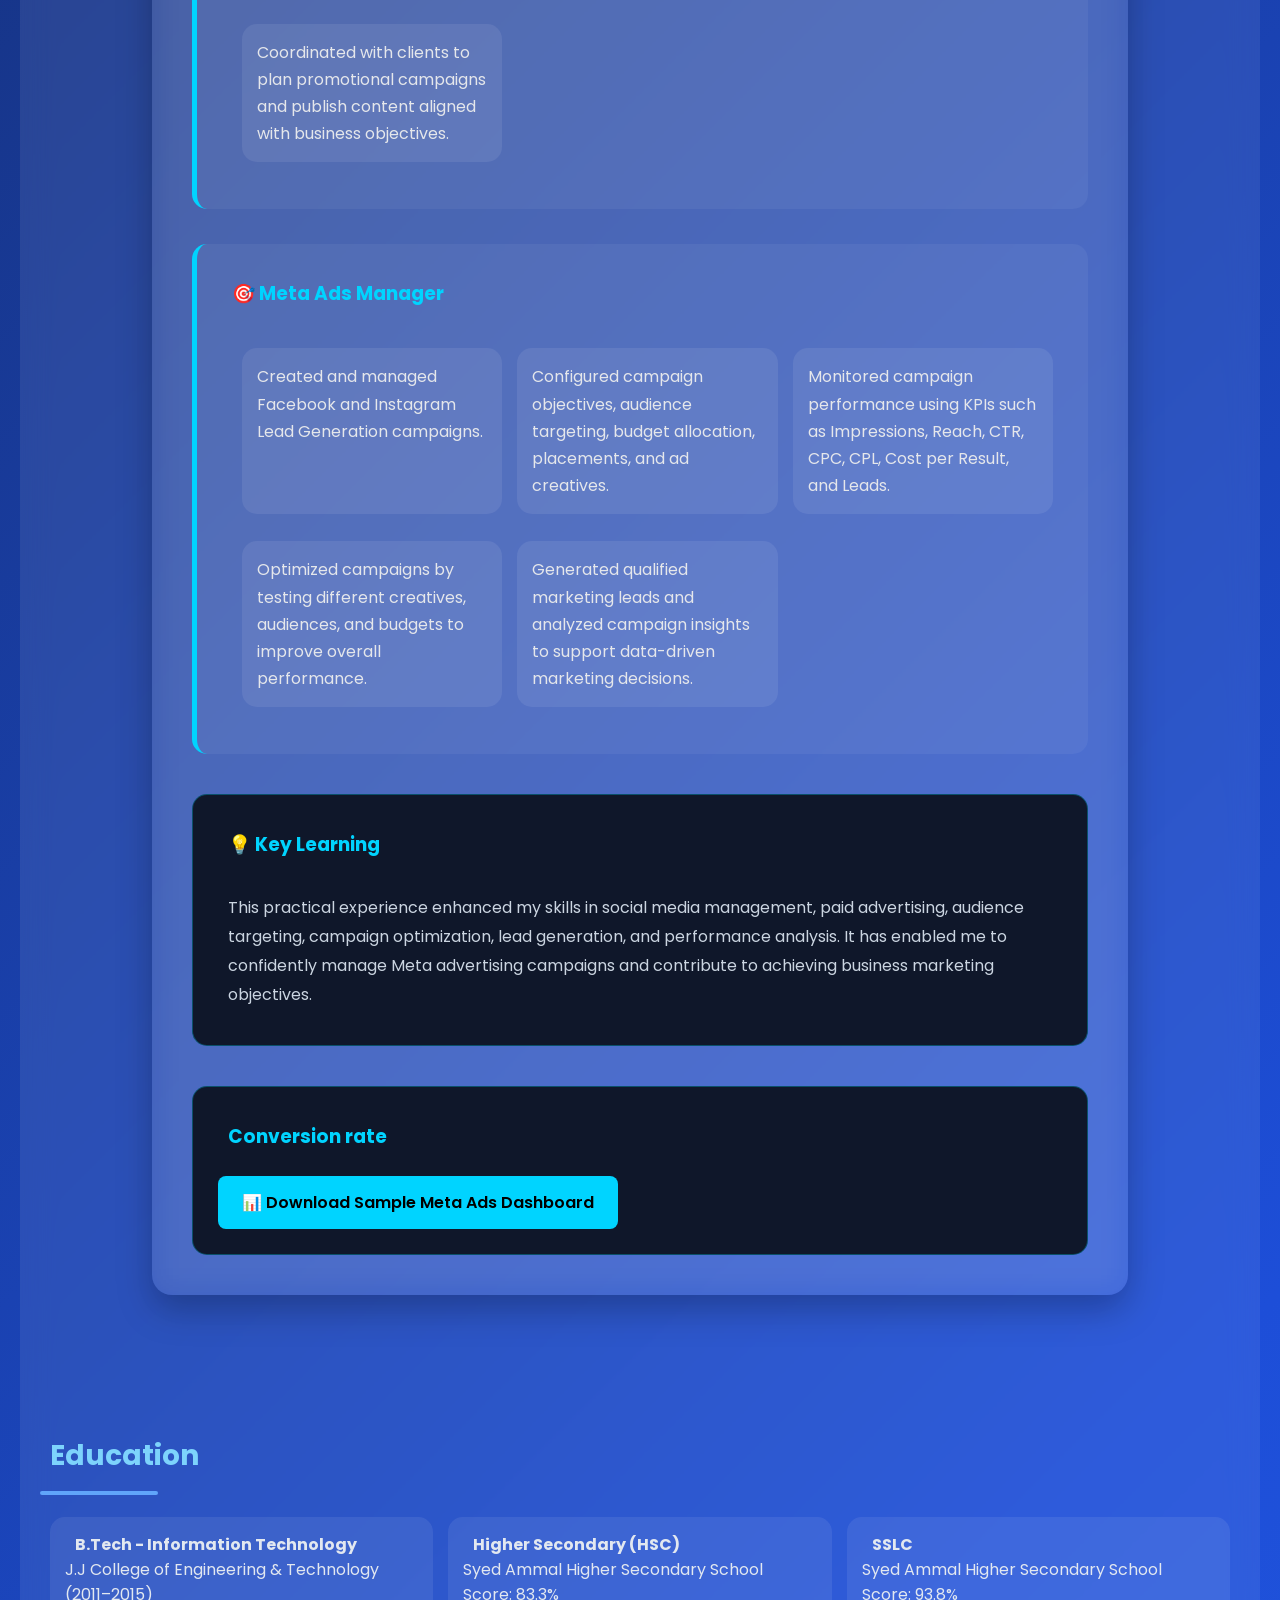
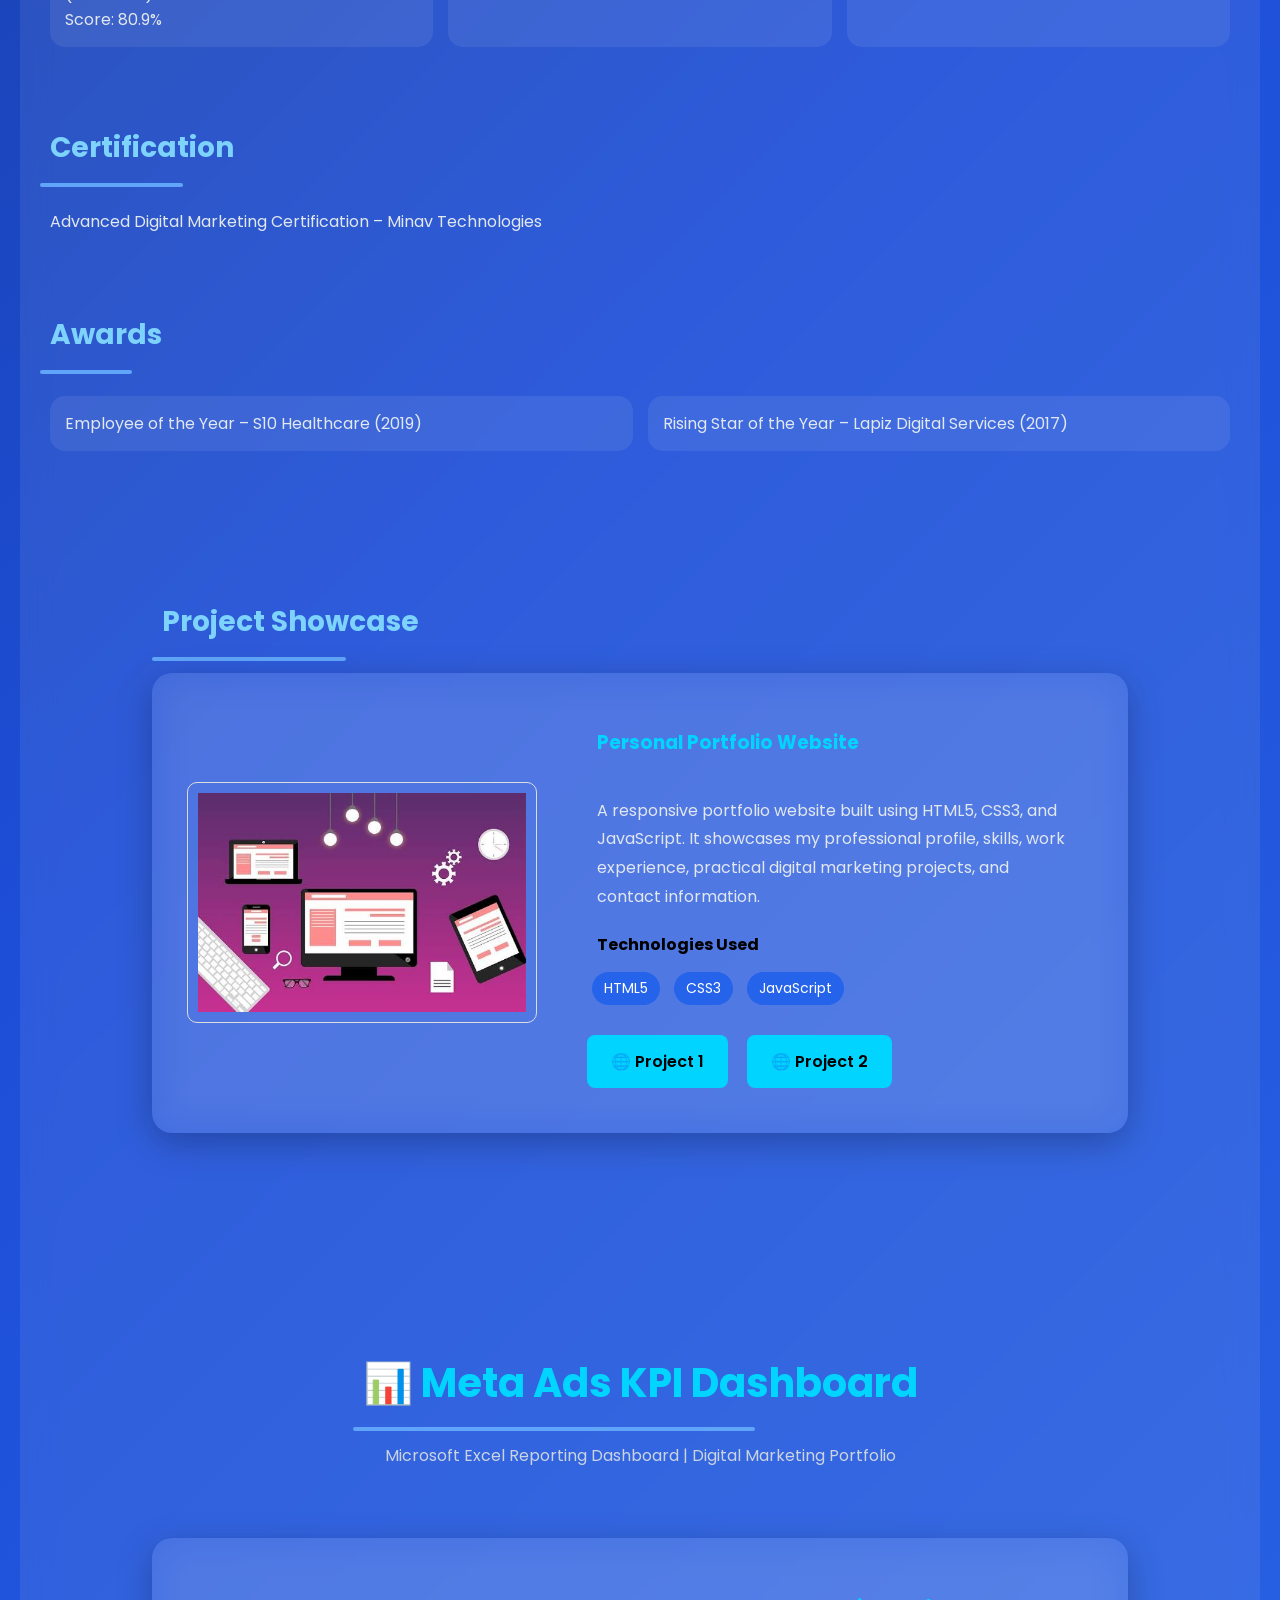
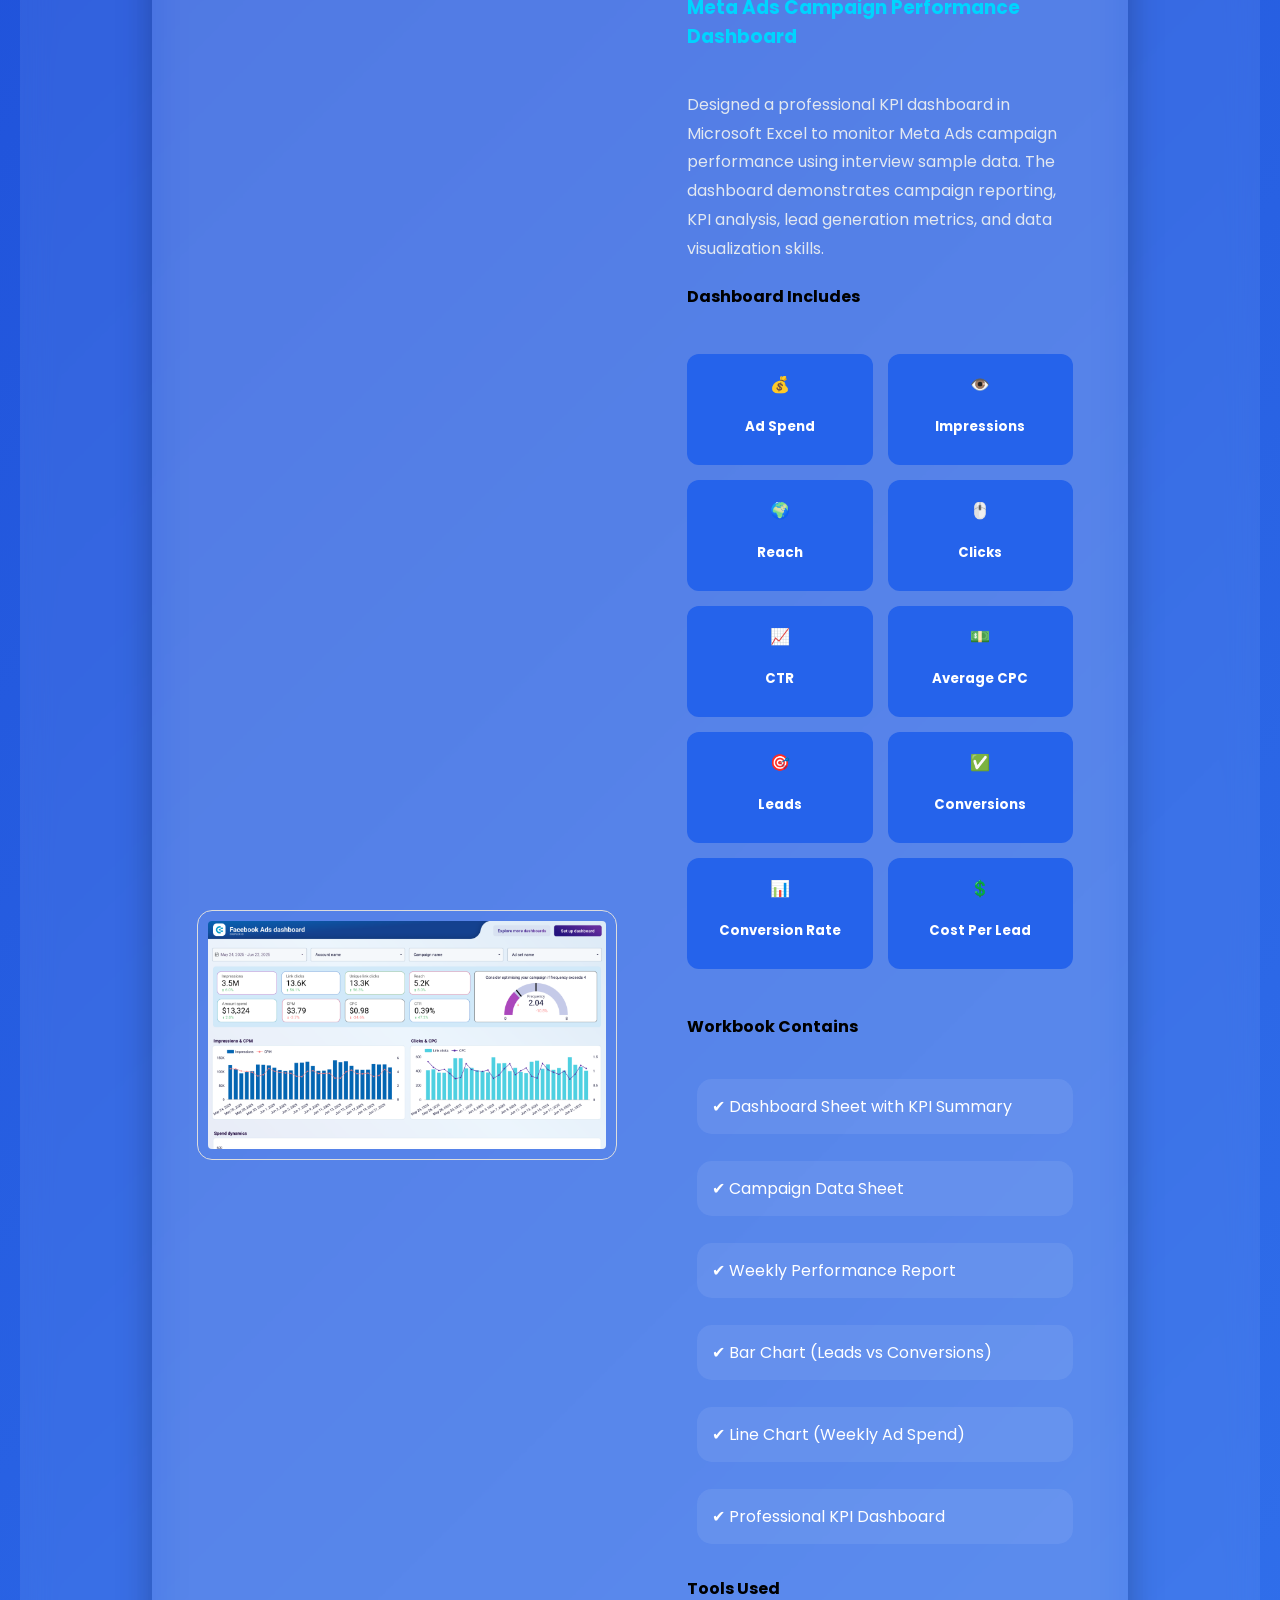
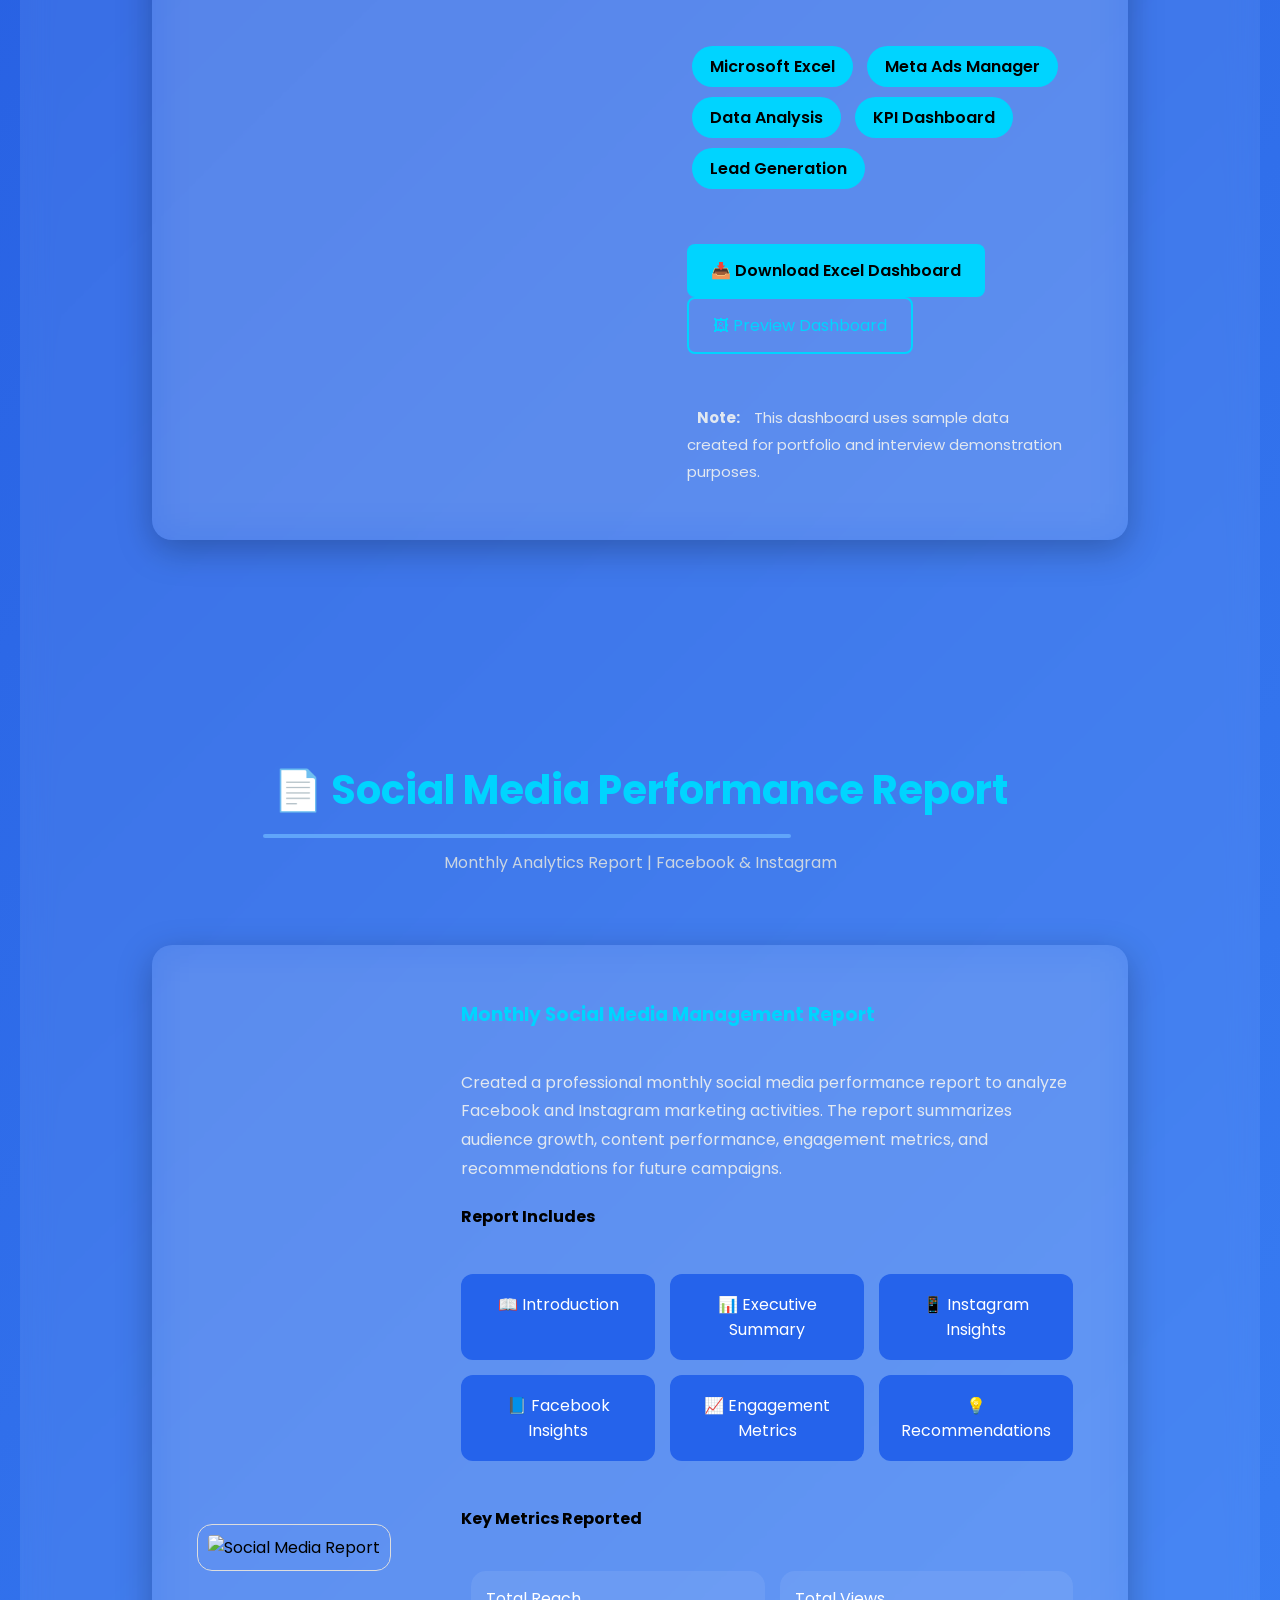
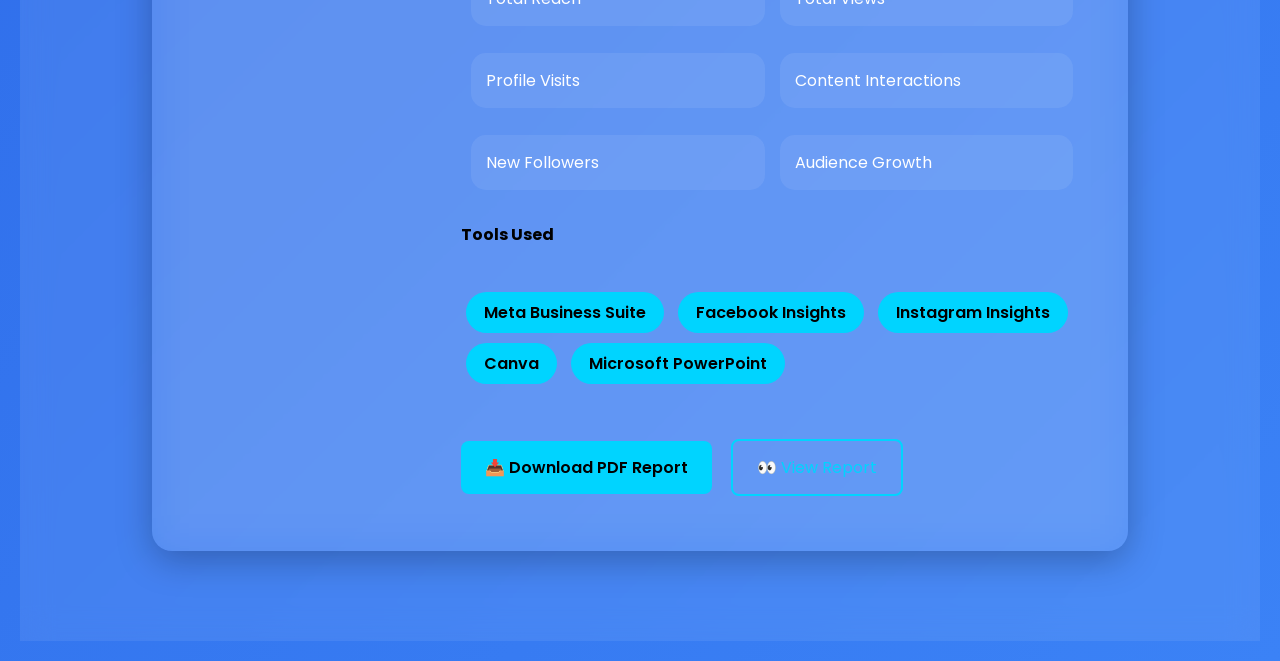
==== commit 70ab1a86: "Update index.html" ====
--- a/index.html
+++ b/index.html
@@ -398,6 +398,102 @@
     </div>
 
 </section>
+
+    <!-- Social Media Report Project -->
+
+<section id="social-report" class="project-section">
+
+    <div class="section-title">
+        <h2>📄 Social Media Performance Report</h2>
+        <p>Monthly Analytics Report | Facebook & Instagram</p>
+    </div>
+
+    <div class="project-card">
+
+        <div class="project-image">
+
+            <img src="images/social-report-preview.png"
+                 alt="Social Media Report">
+
+        </div>
+
+        <div class="project-content">
+
+            <h3>Monthly Social Media Management Report</h3>
+
+            <p>
+                Created a professional monthly social media performance report
+                to analyze Facebook and Instagram marketing activities.
+                The report summarizes audience growth, content performance,
+                engagement metrics, and recommendations for future campaigns.
+            </p>
+
+            <h4>Report Includes</h4>
+
+            <div class="feature-grid">
+
+                <div class="feature-card">📖 Introduction</div>
+
+                <div class="feature-card">📊 Executive Summary</div>
+
+                <div class="feature-card">📱 Instagram Insights</div>
+
+                <div class="feature-card">📘 Facebook Insights</div>
+
+                <div class="feature-card">📈 Engagement Metrics</div>
+
+                <div class="feature-card">💡 Recommendations</div>
+
+            </div>
+
+            <h4>Key Metrics Reported</h4>
+
+            <ul class="dashboard-list">
+                <li>Total Reach</li>
+                <li>Total Views</li>
+                <li>Profile Visits</li>
+                <li>Content Interactions</li>
+                <li>New Followers</li>
+                <li>Audience Growth</li>
+            </ul>
+
+            <h4>Tools Used</h4>
+
+            <div class="tags">
+
+                <span>Meta Business Suite</span>
+
+                <span>Facebook Insights</span>
+
+                <span>Instagram Insights</span>
+
+                <span>Canva</span>
+
+                <span>Microsoft PowerPoint</span>
+
+            </div>
+
+            <div class="buttons">
+
+                <a href="assets/Muthappa_May_SMM_Report.pdf"
+                   download
+                   class="btn">
+                    📥 Download PDF Report
+                </a>
+
+                <a href="assets/Muthappa_May_SMM_Report.pdf"
+                   target="_blank"
+                   class="btn-outline">
+                    👀 View Report
+                </a>
+
+            </div>
+
+        </div>
+
+    </div>
+
+</section>
 </div>
 
 </body>
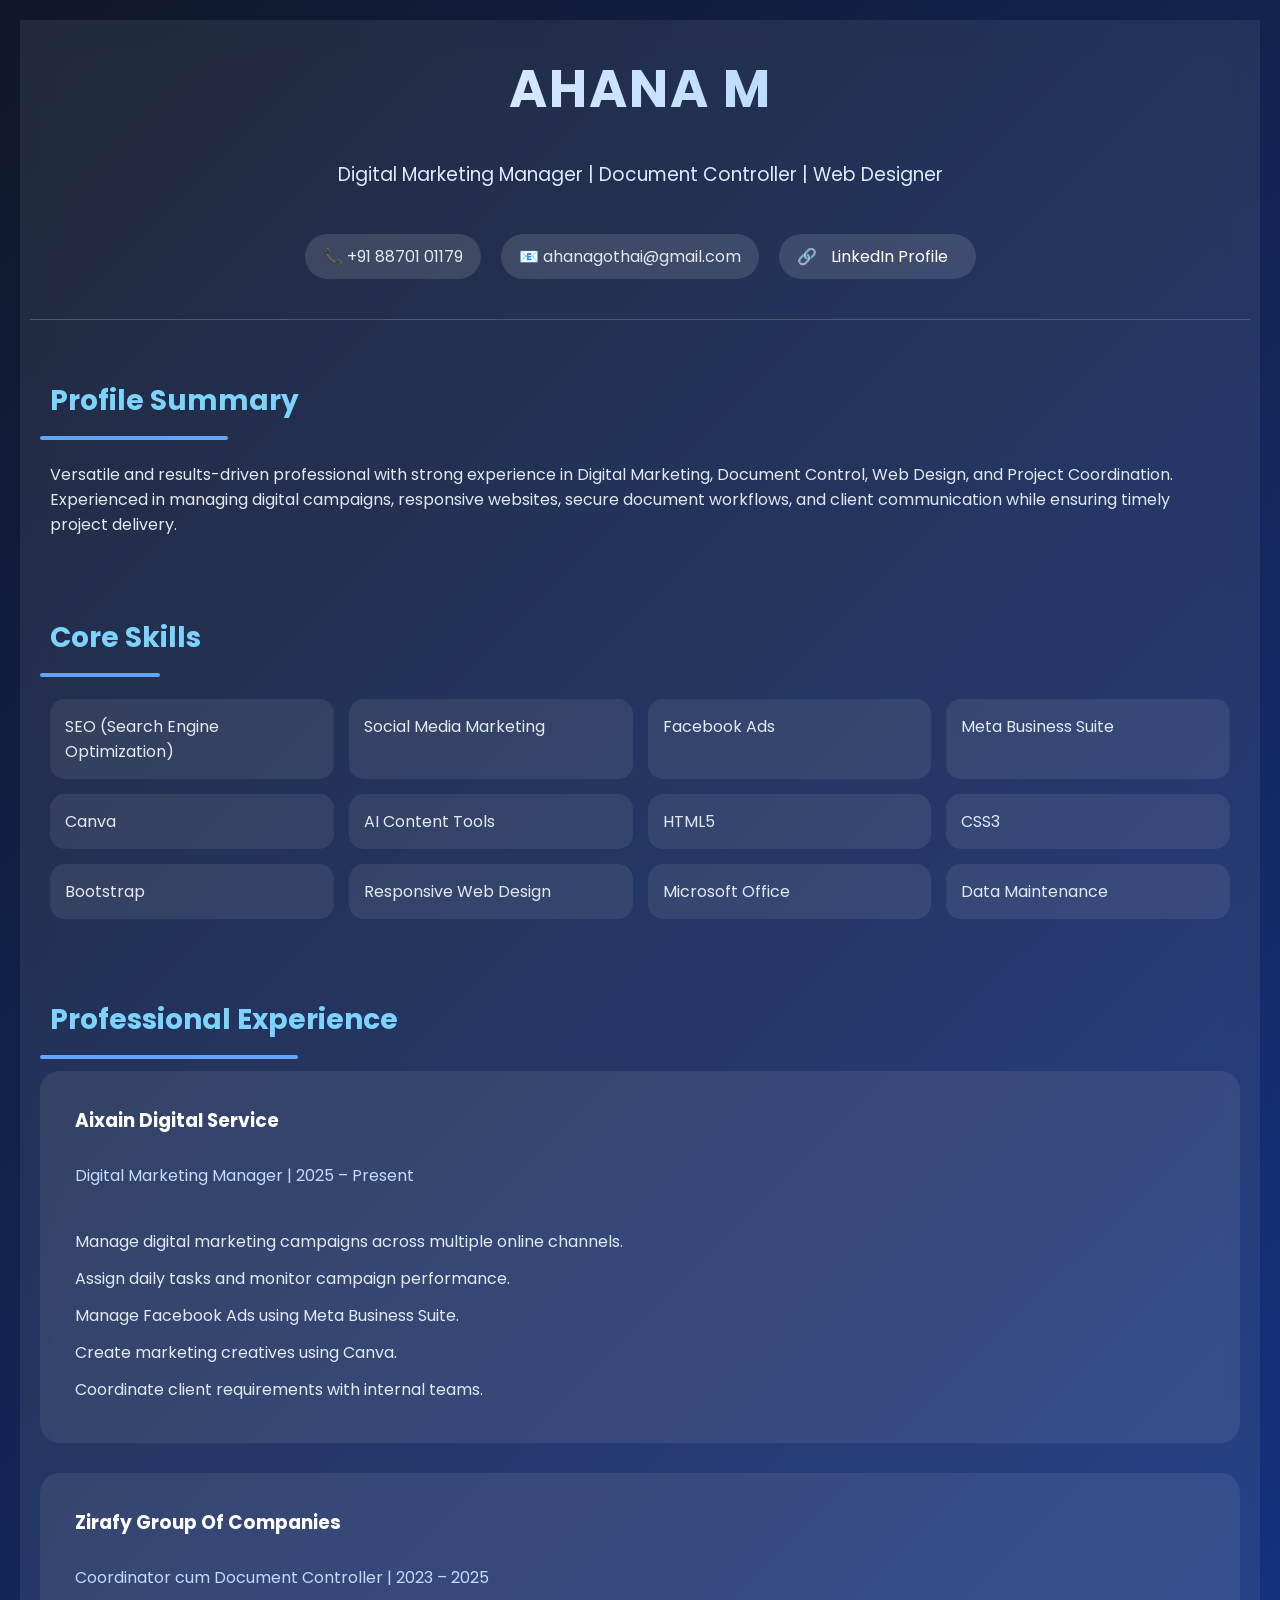
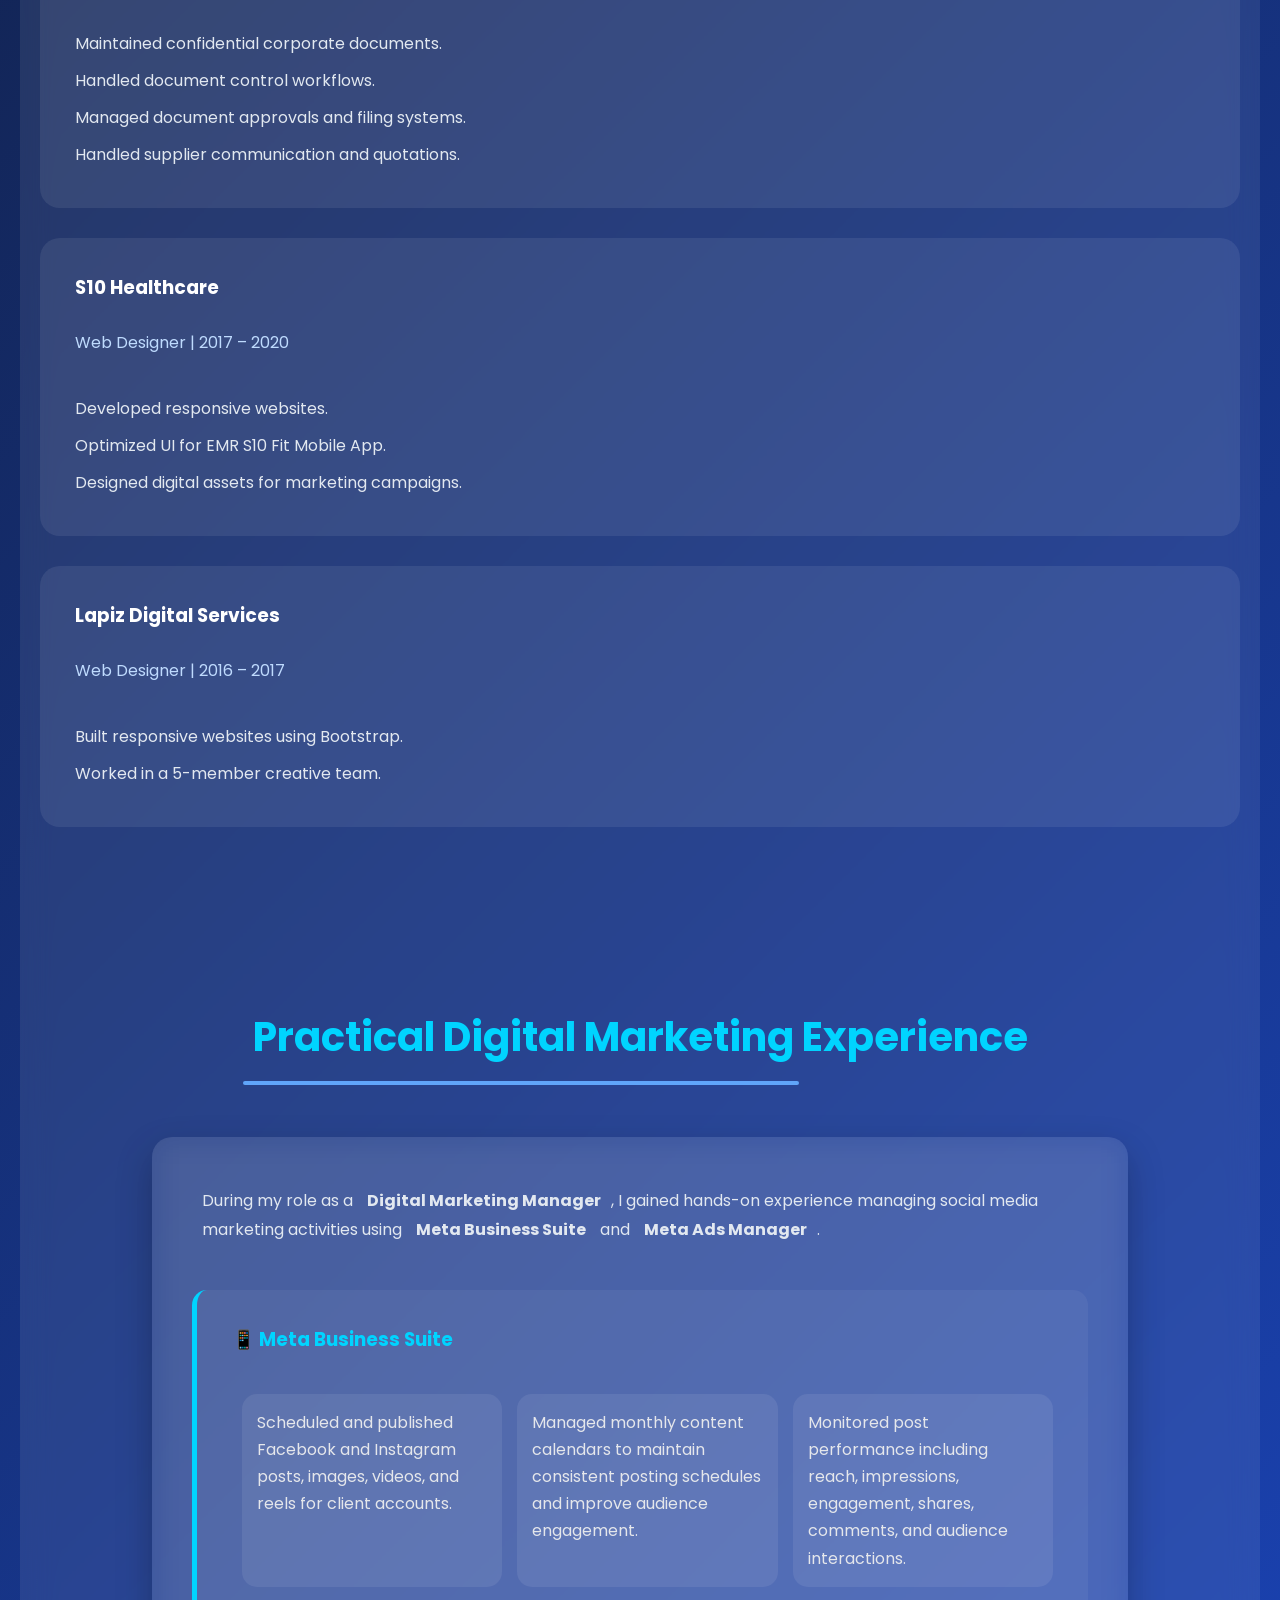
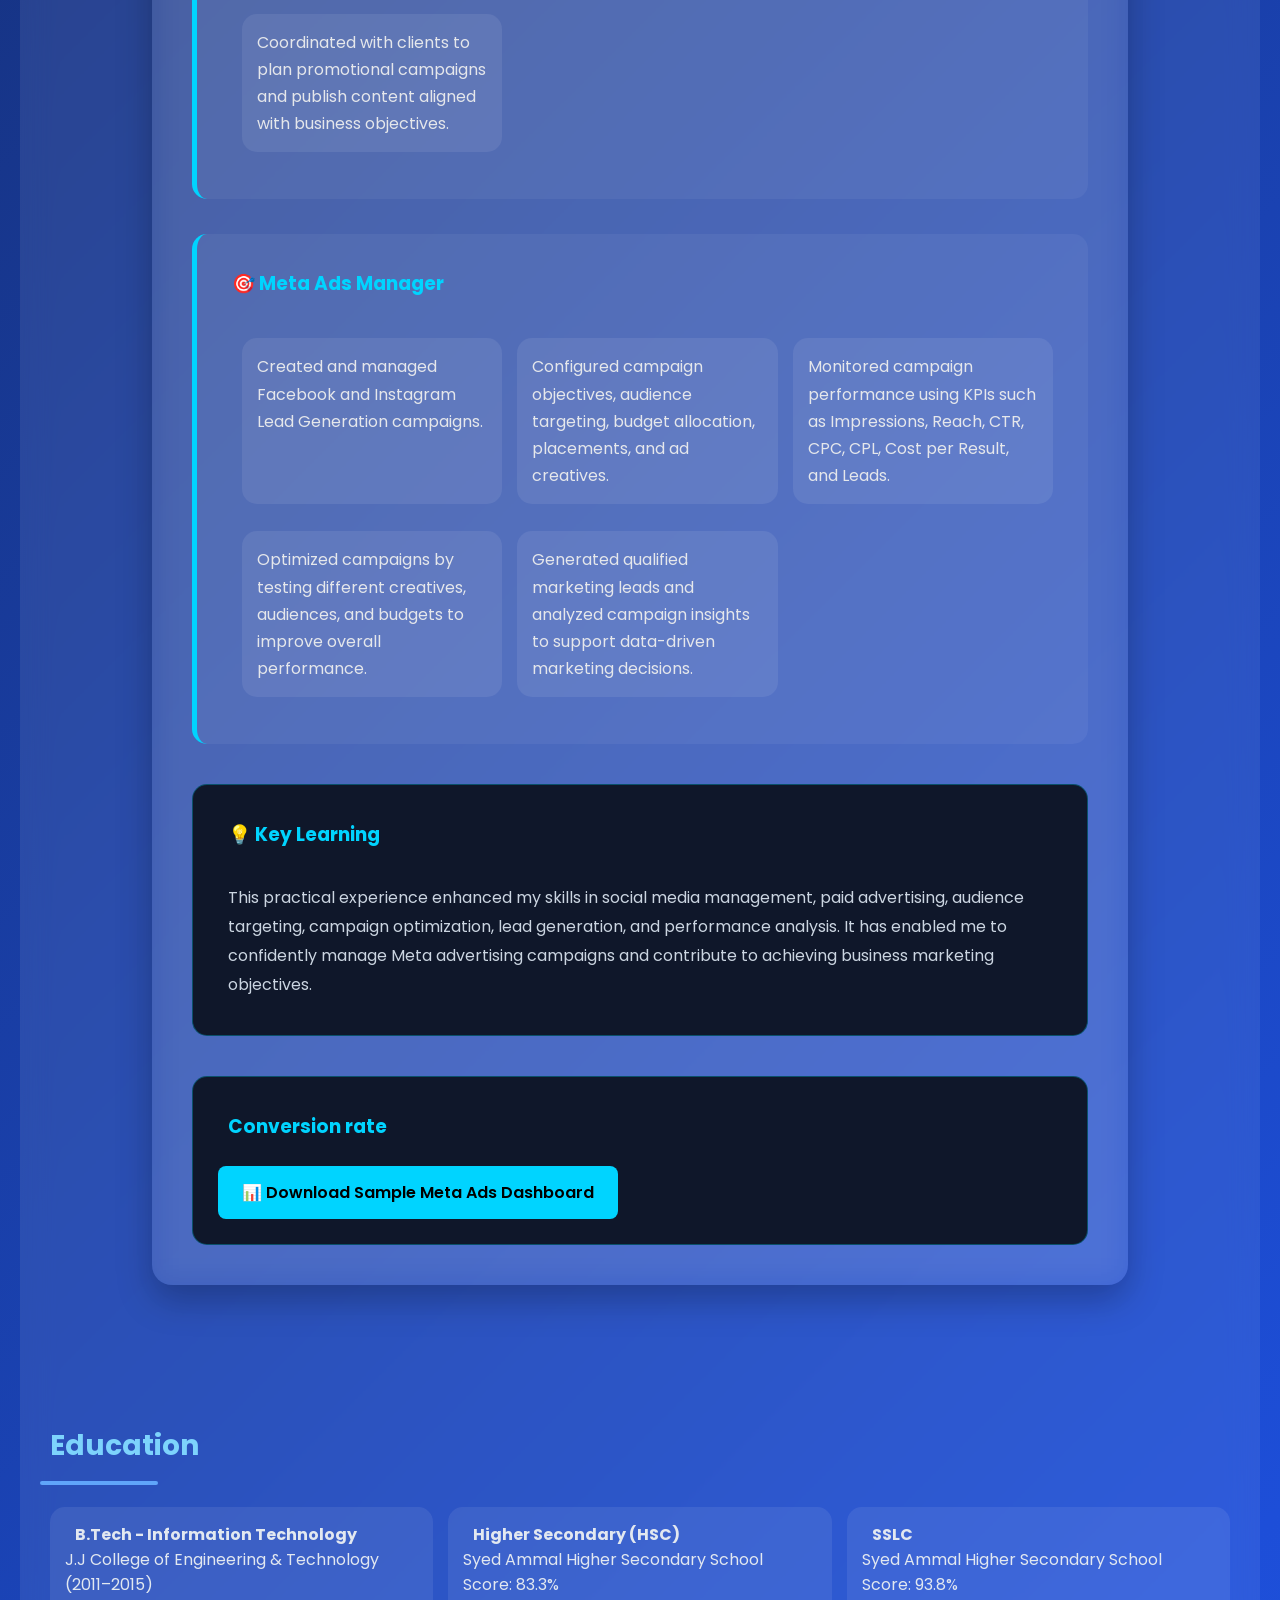
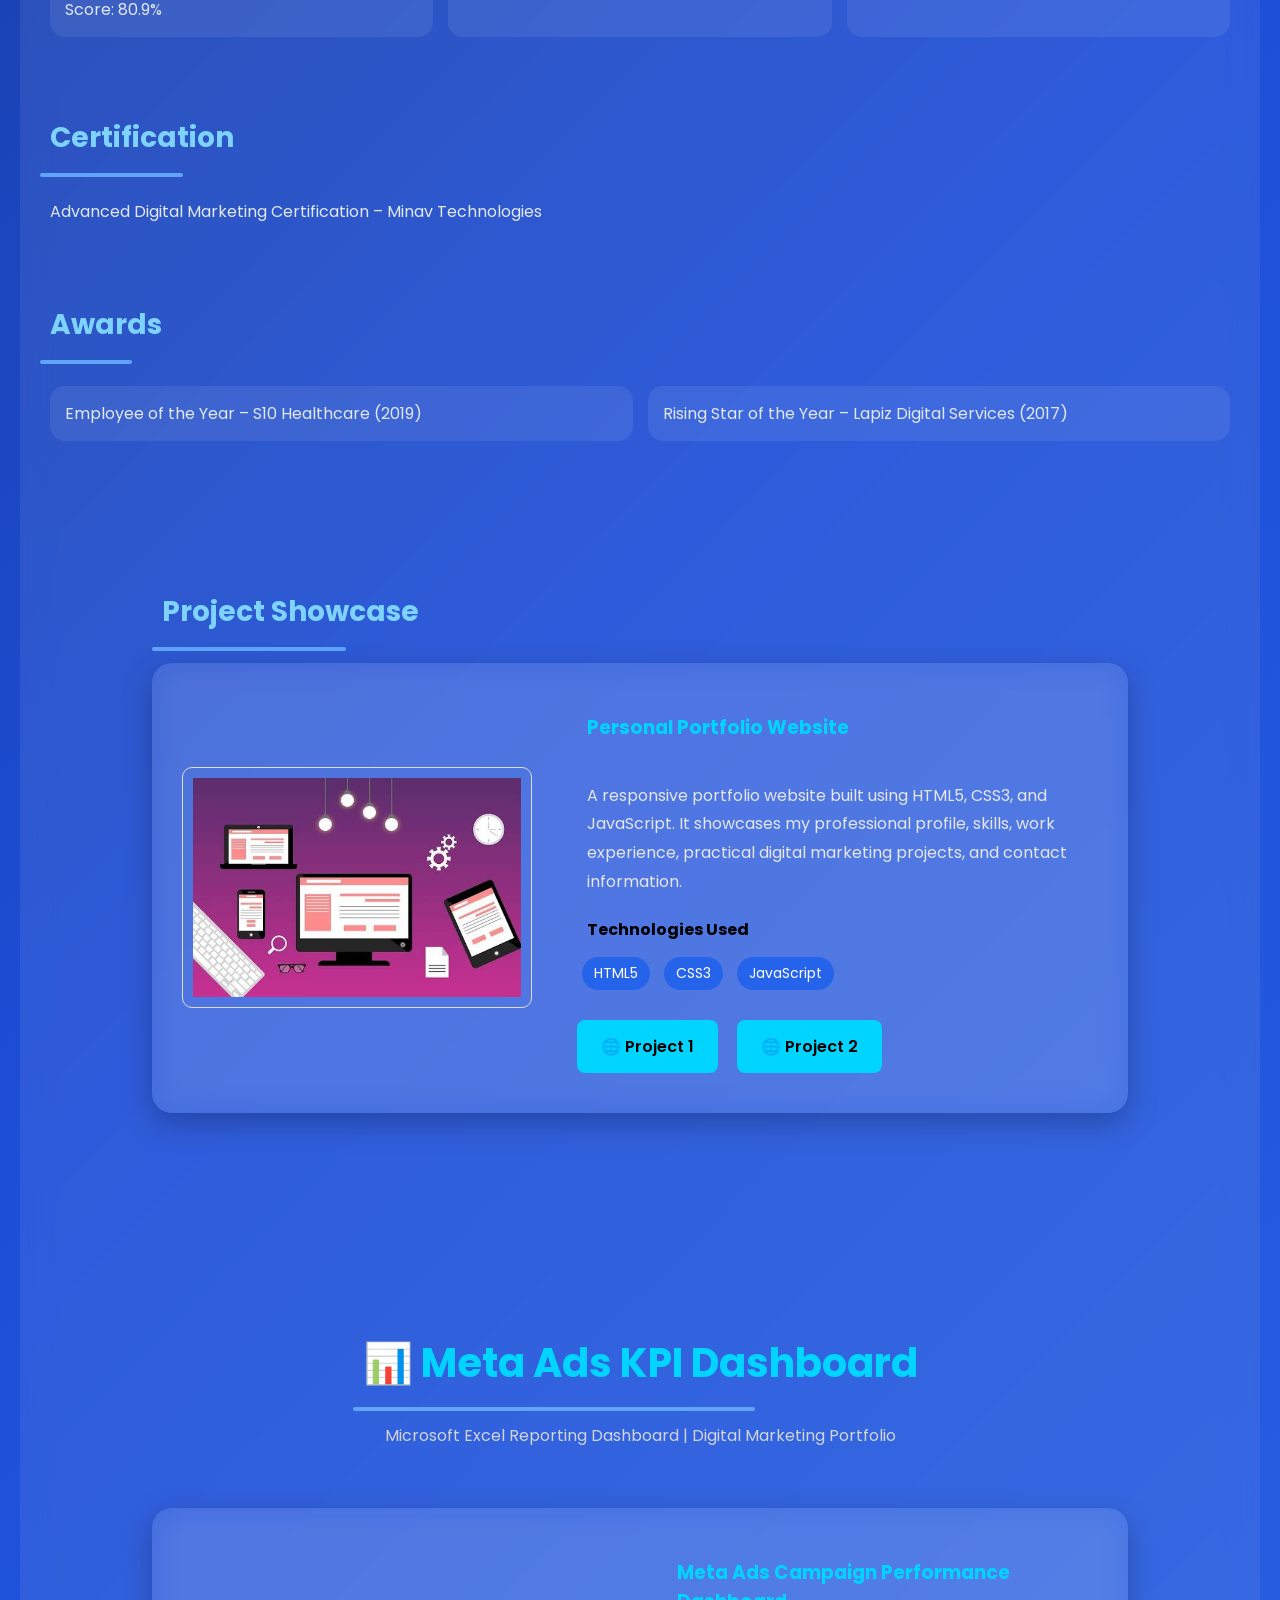
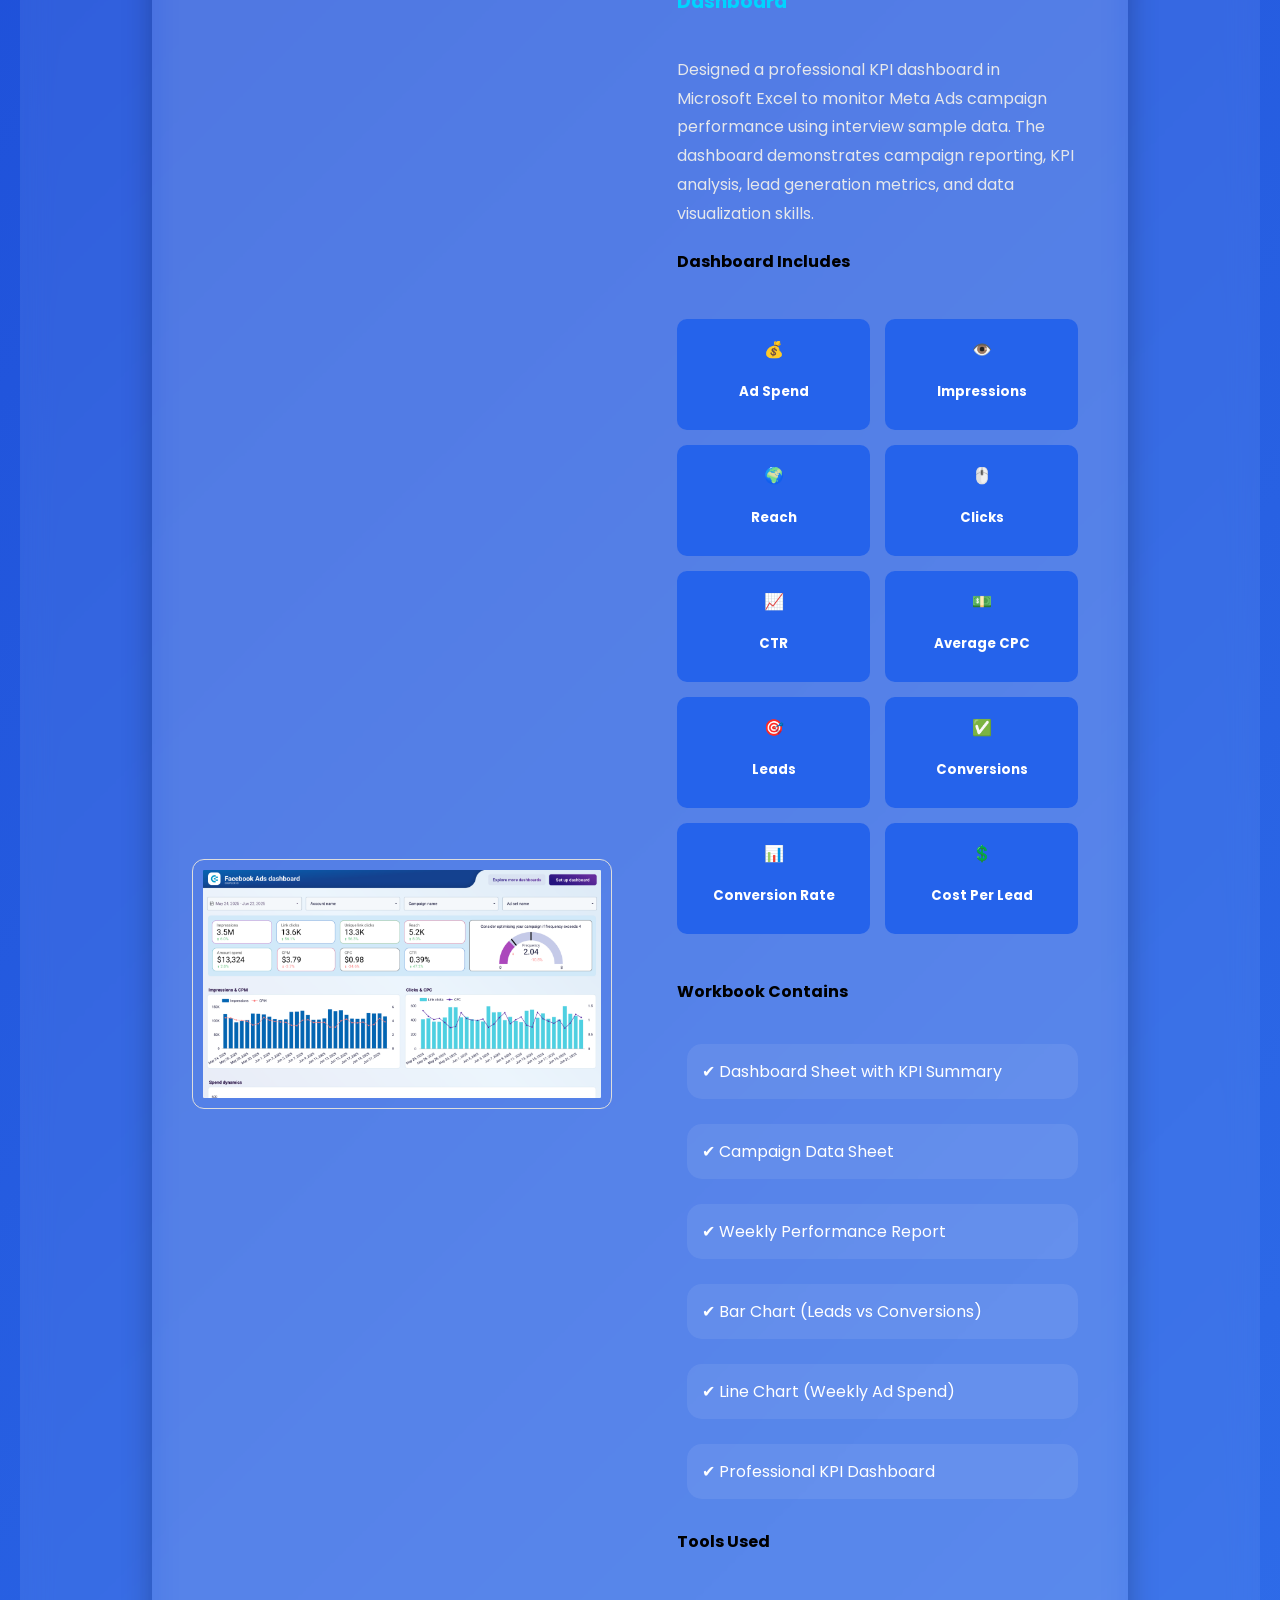
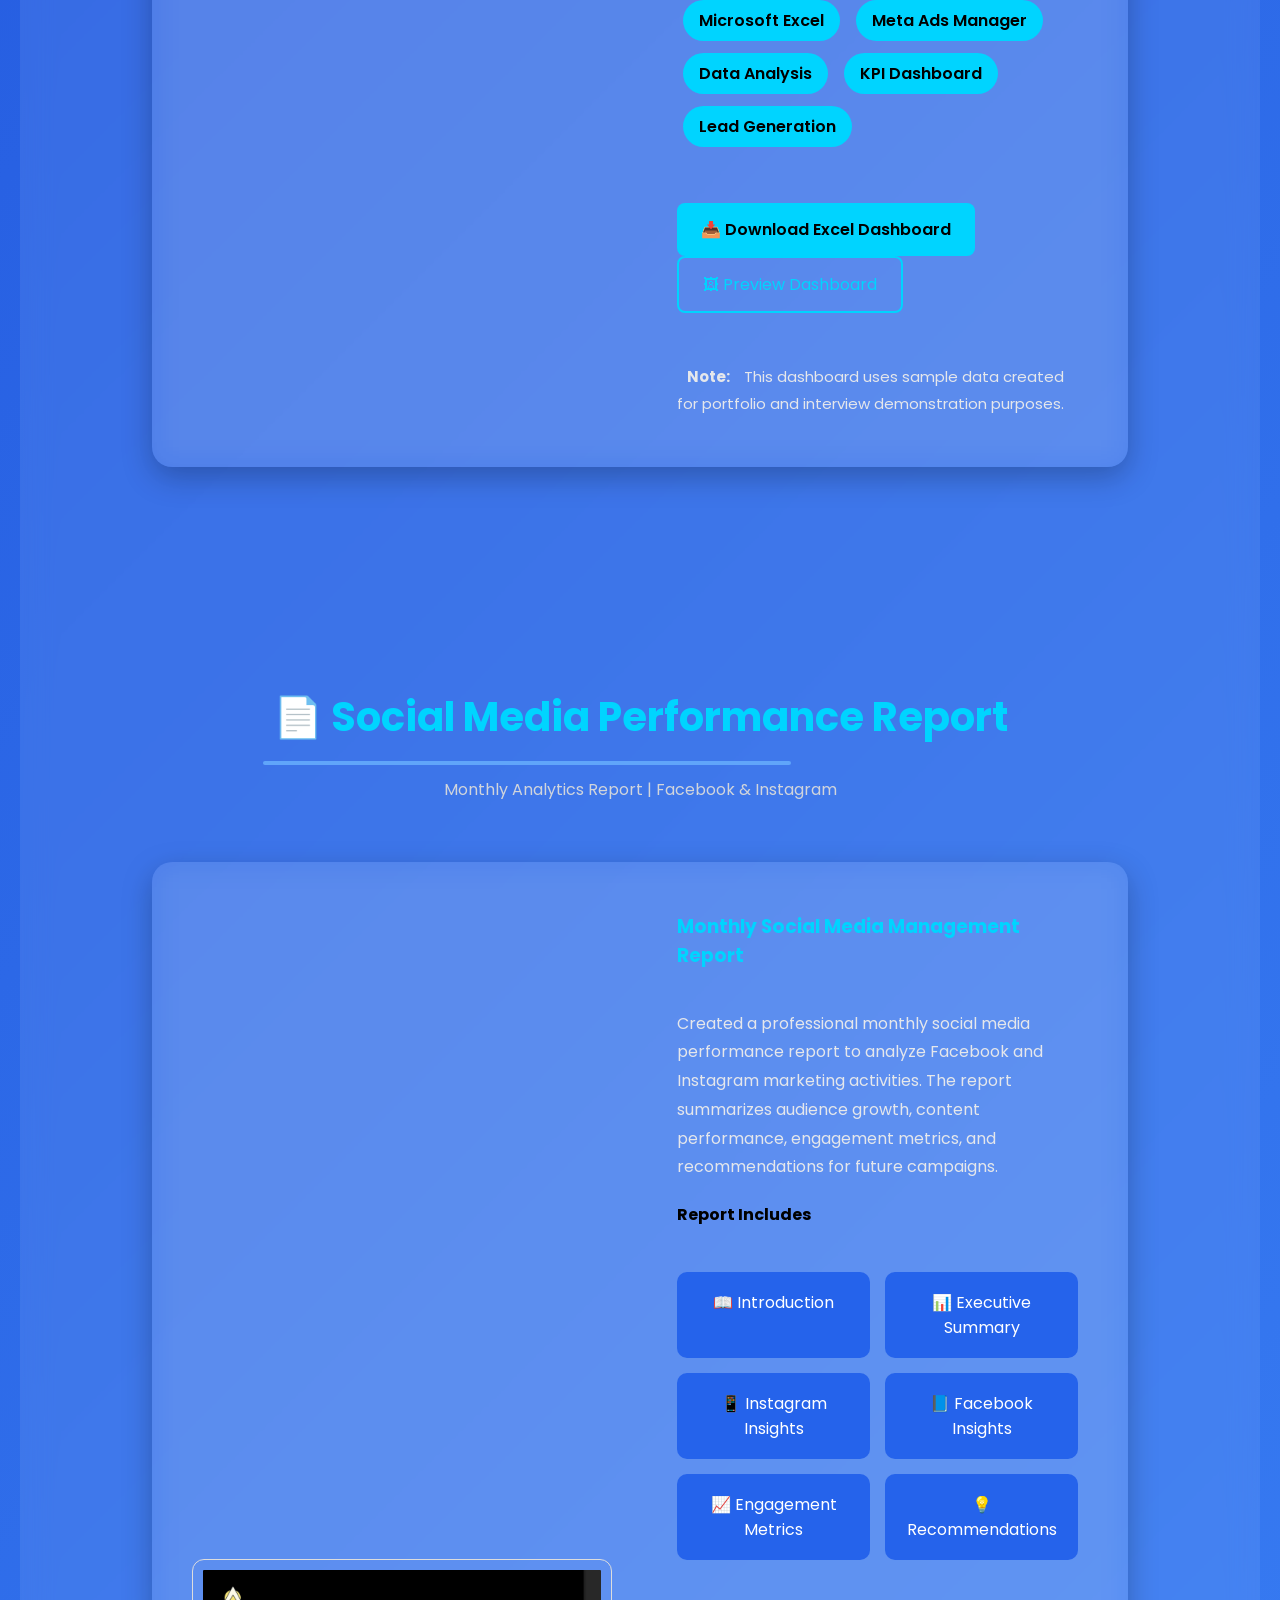
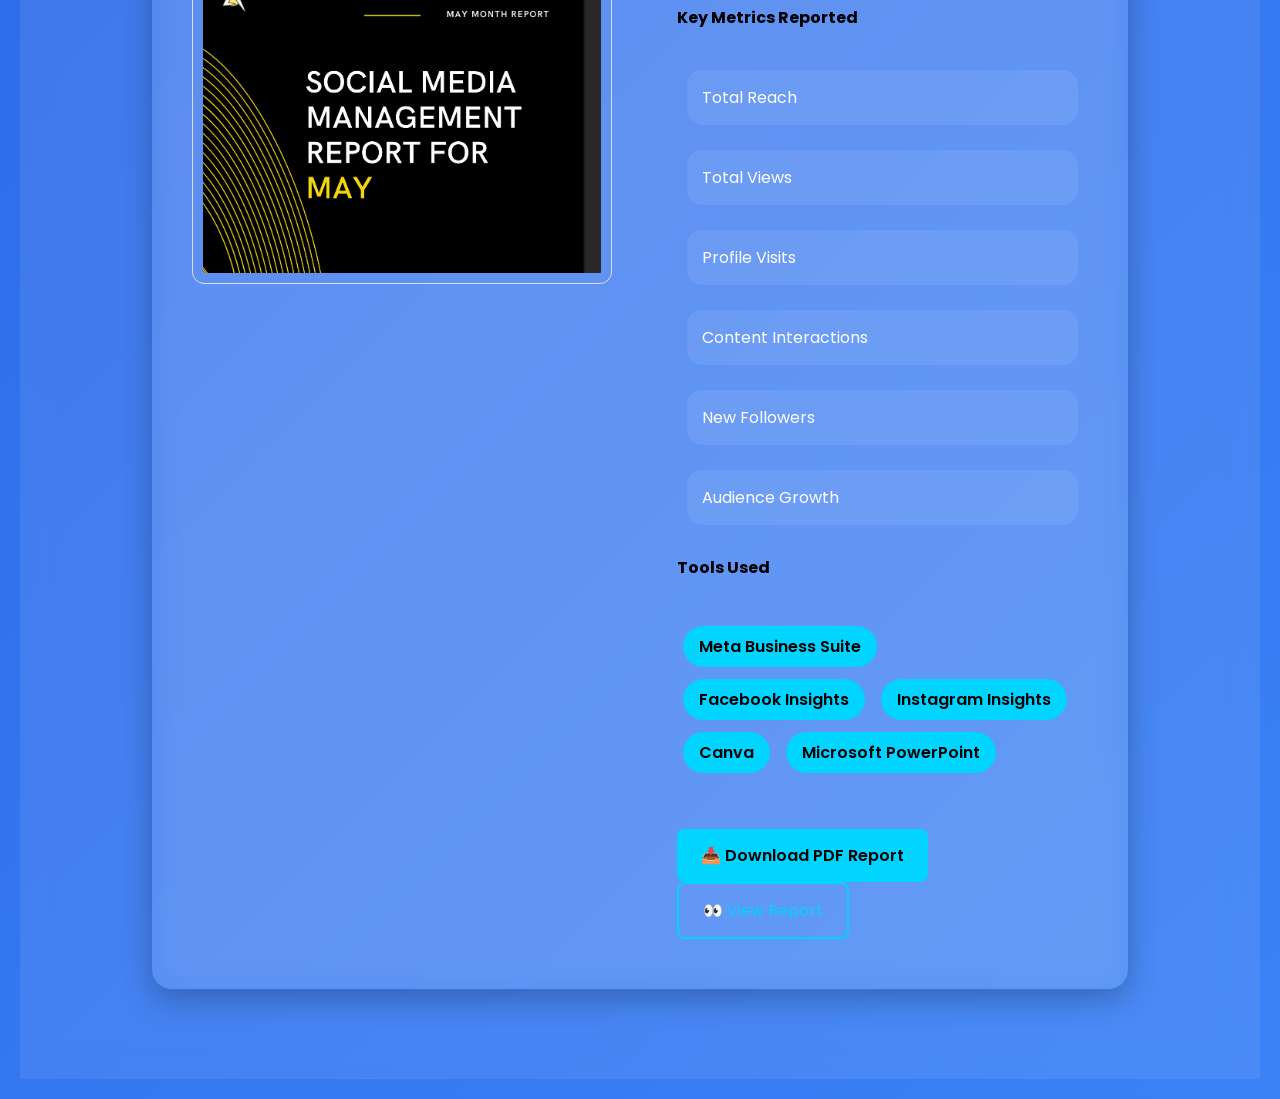
==== commit bb23cff9: "Update index.html" ====
--- a/index.html
+++ b/index.html
@@ -412,7 +412,7 @@
 
         <div class="project-image">
 
-            <img src="images/social-report-preview.png"
+            <img src="images/SMMPreview.png"
                  alt="Social Media Report">
 
         </div>
--- a/style.css
+++ b/style.css
@@ -682,3 +682,188 @@
     font-size:15px;
 
 }
+.project-section{
+    padding:80px 10%;
+}
+
+.section-title{
+    text-align:center;
+    margin-bottom:40px;
+}
+
+.section-title h2{
+    font-size:40px;
+    color:#00D4FF;
+}
+
+.section-title p{
+    color:#d1d5db;
+}
+
+.project-card{
+
+    display:flex;
+
+    flex-wrap:wrap;
+
+    gap:35px;
+
+    background:rgba(255,255,255,.08);
+
+    backdrop-filter:blur(15px);
+
+    padding:30px;
+
+    border-radius:20px;
+
+    box-shadow:0 10px 30px rgba(0,0,0,.25);
+
+}
+
+.project-image img{
+
+    width:420px;
+
+    border-radius:12px;
+
+}
+
+.project-content{
+
+    flex:1;
+
+}
+
+.project-content h3{
+
+    color:#00D4FF;
+
+}
+
+.project-content p{
+
+    color:#e5e7eb;
+
+    line-height:1.8;
+
+}
+
+.feature-grid{
+
+    display:grid;
+
+    grid-template-columns:repeat(auto-fit,minmax(180px,1fr));
+
+    gap:15px;
+
+    margin:25px 0;
+
+}
+
+.feature-card{
+
+    background:#2563eb;
+
+    color:white;
+
+    padding:18px;
+
+    border-radius:10px;
+
+    text-align:center;
+
+}
+
+.dashboard-list{
+
+    margin-top:20px;
+
+    padding-left:20px;
+
+}
+
+.dashboard-list li{
+
+    margin-bottom:10px;
+
+    color:white;
+
+}
+
+.tags{
+
+    margin-top:20px;
+
+}
+
+.tags span{
+
+    display:inline-block;
+
+    background:#00D4FF;
+
+    color:#000;
+
+    padding:8px 16px;
+
+    margin:6px;
+
+    border-radius:30px;
+
+}
+
+.buttons{
+
+    margin-top:30px;
+
+}
+
+.btn{
+
+    display:inline-block;
+
+    background:#00D4FF;
+
+    color:#000;
+
+    padding:14px 24px;
+
+    text-decoration:none;
+
+    border-radius:8px;
+
+    margin-right:15px;
+
+    font-weight:600;
+
+}
+
+.btn-outline{
+
+    display:inline-block;
+
+    border:2px solid #00D4FF;
+
+    color:#00D4FF;
+
+    padding:14px 24px;
+
+    text-decoration:none;
+
+    border-radius:8px;
+
+}
+
+.btn:hover{
+
+    background:#38bdf8;
+
+}
+
+.btn-outline:hover{
+
+    background:#00D4FF;
+
+    color:#000;
+
+}
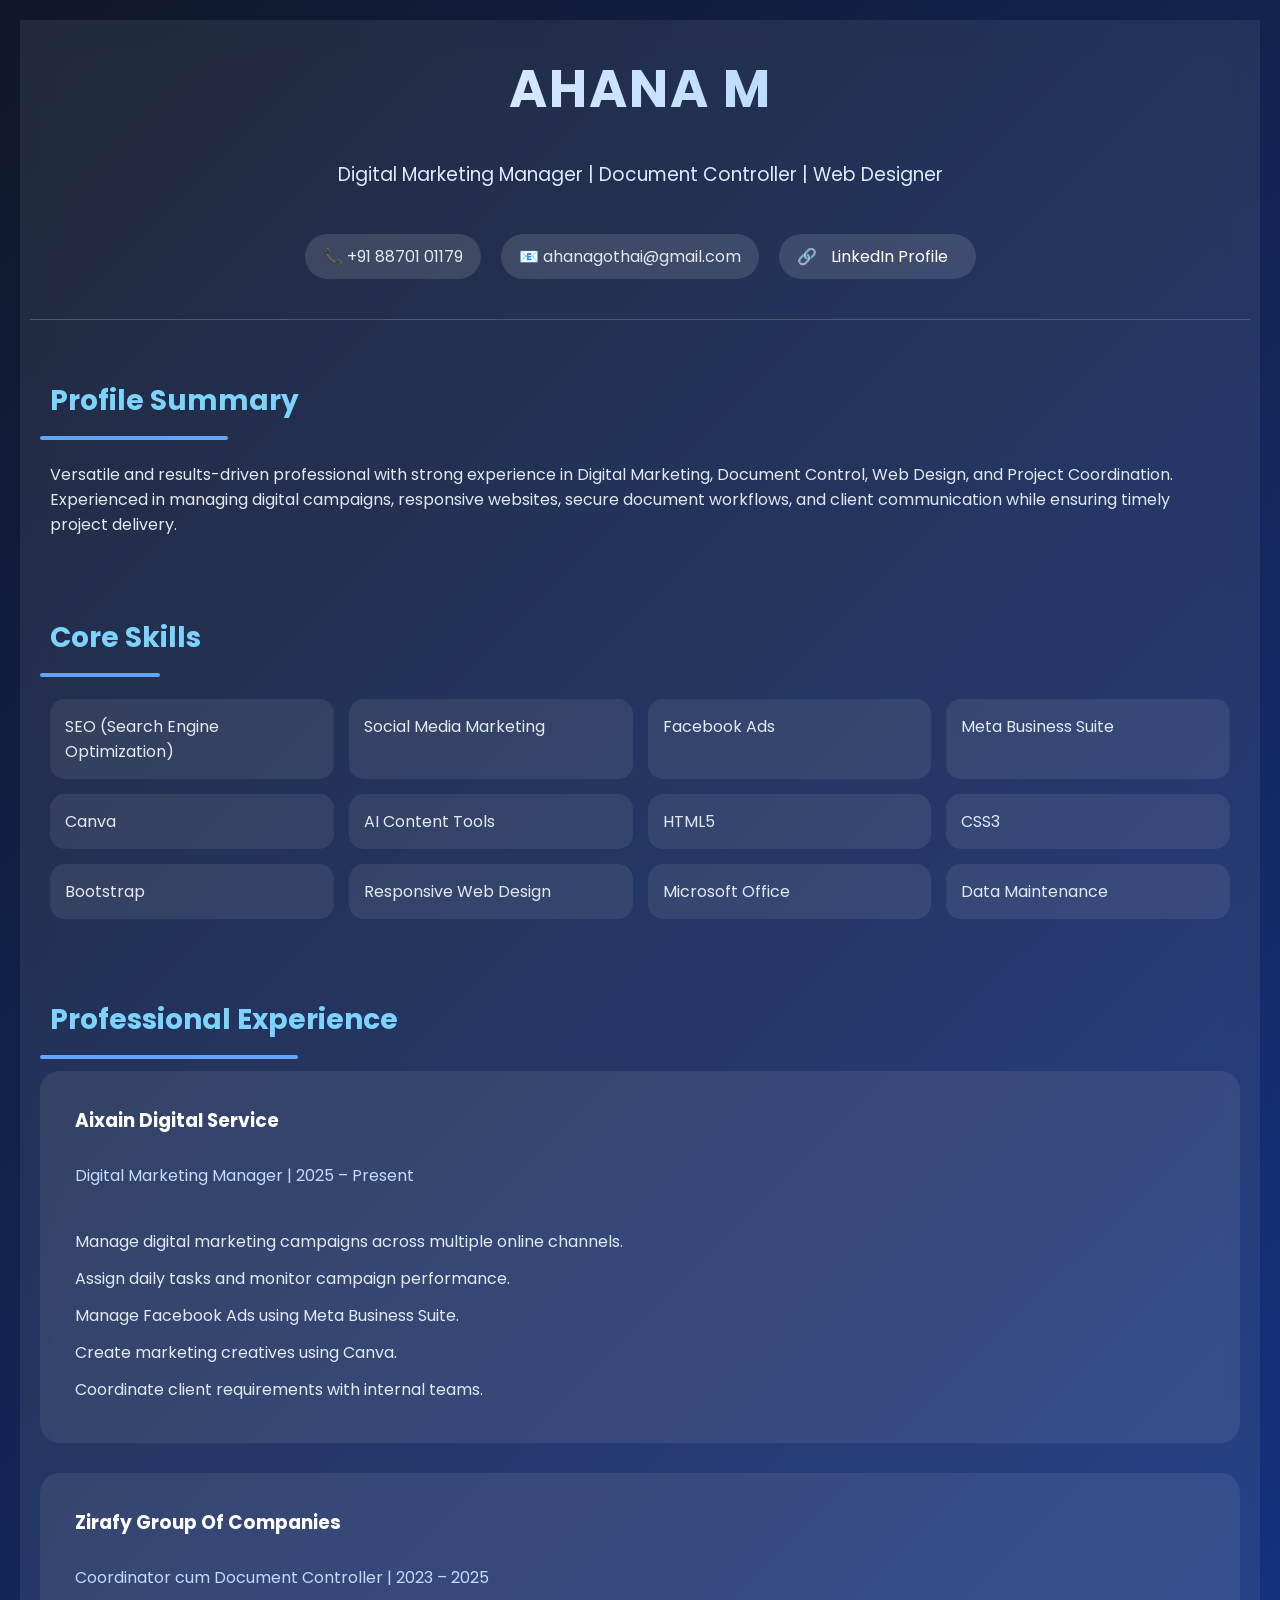
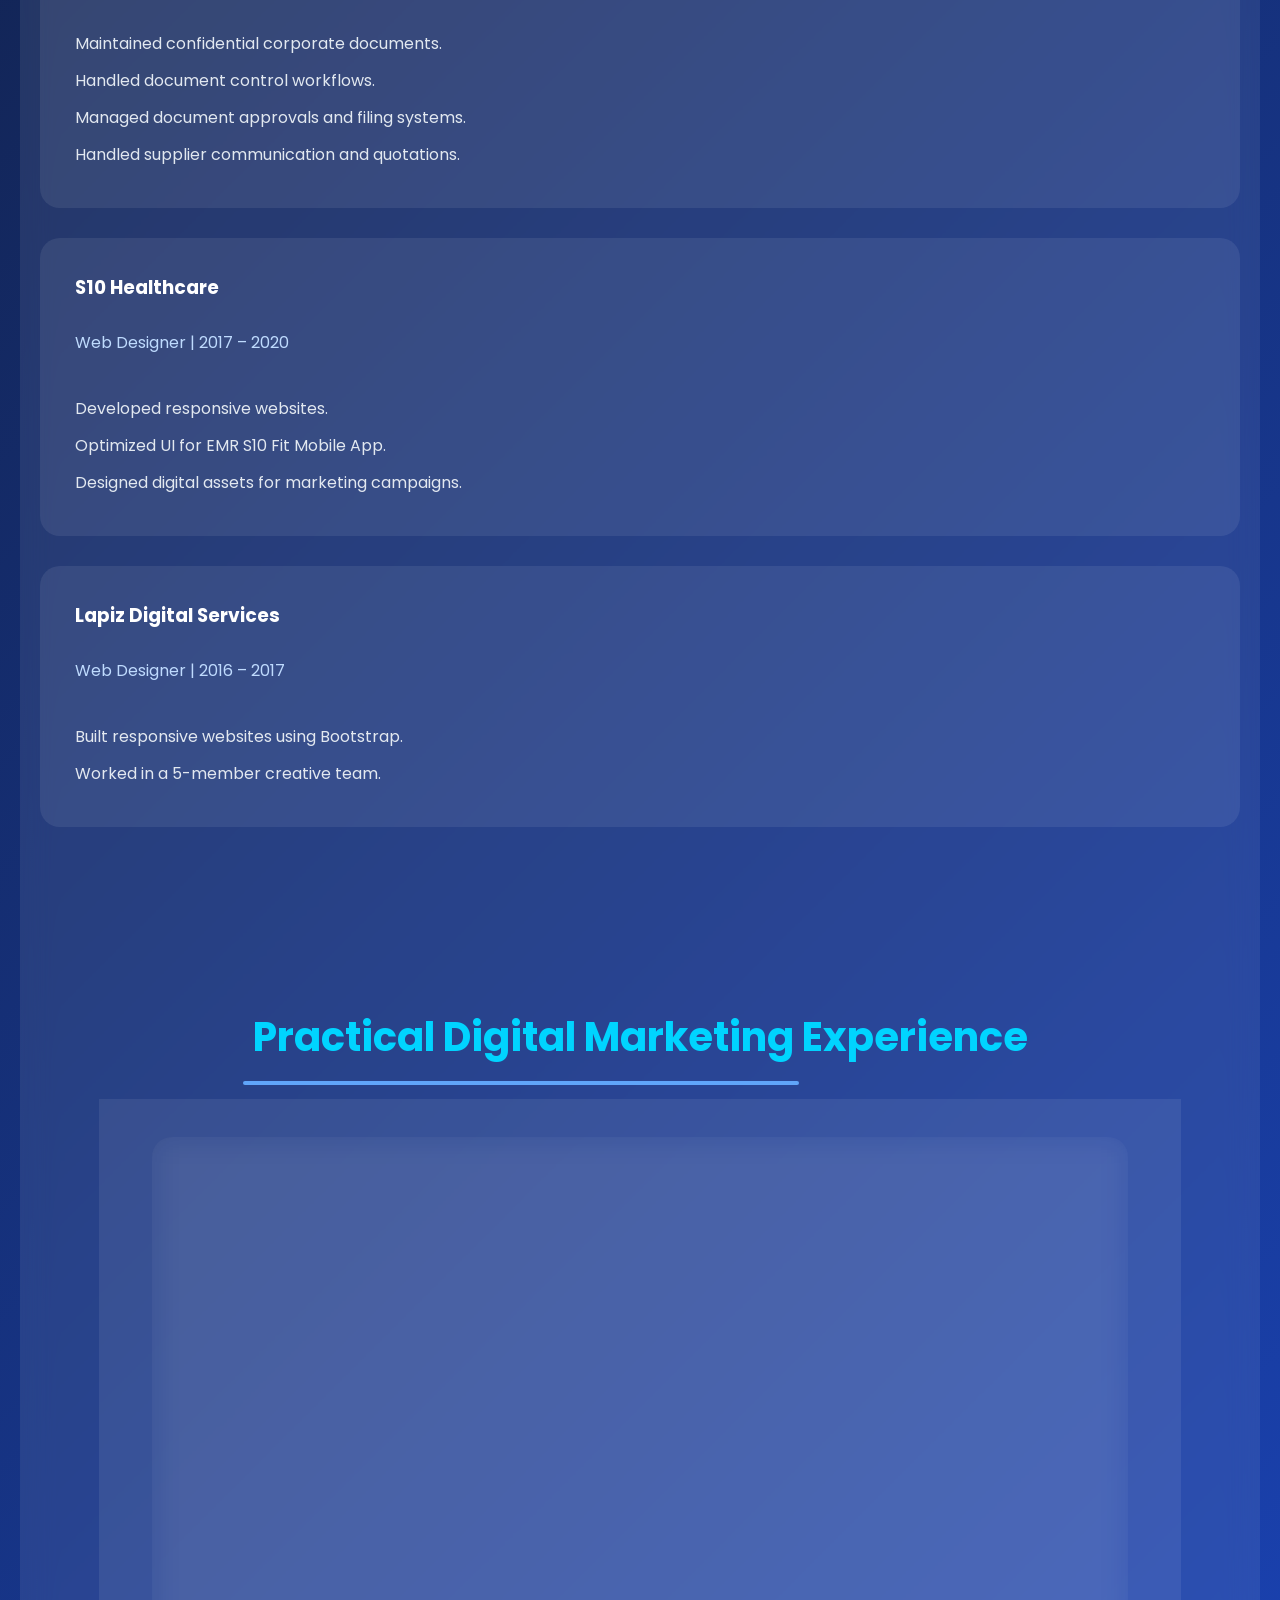
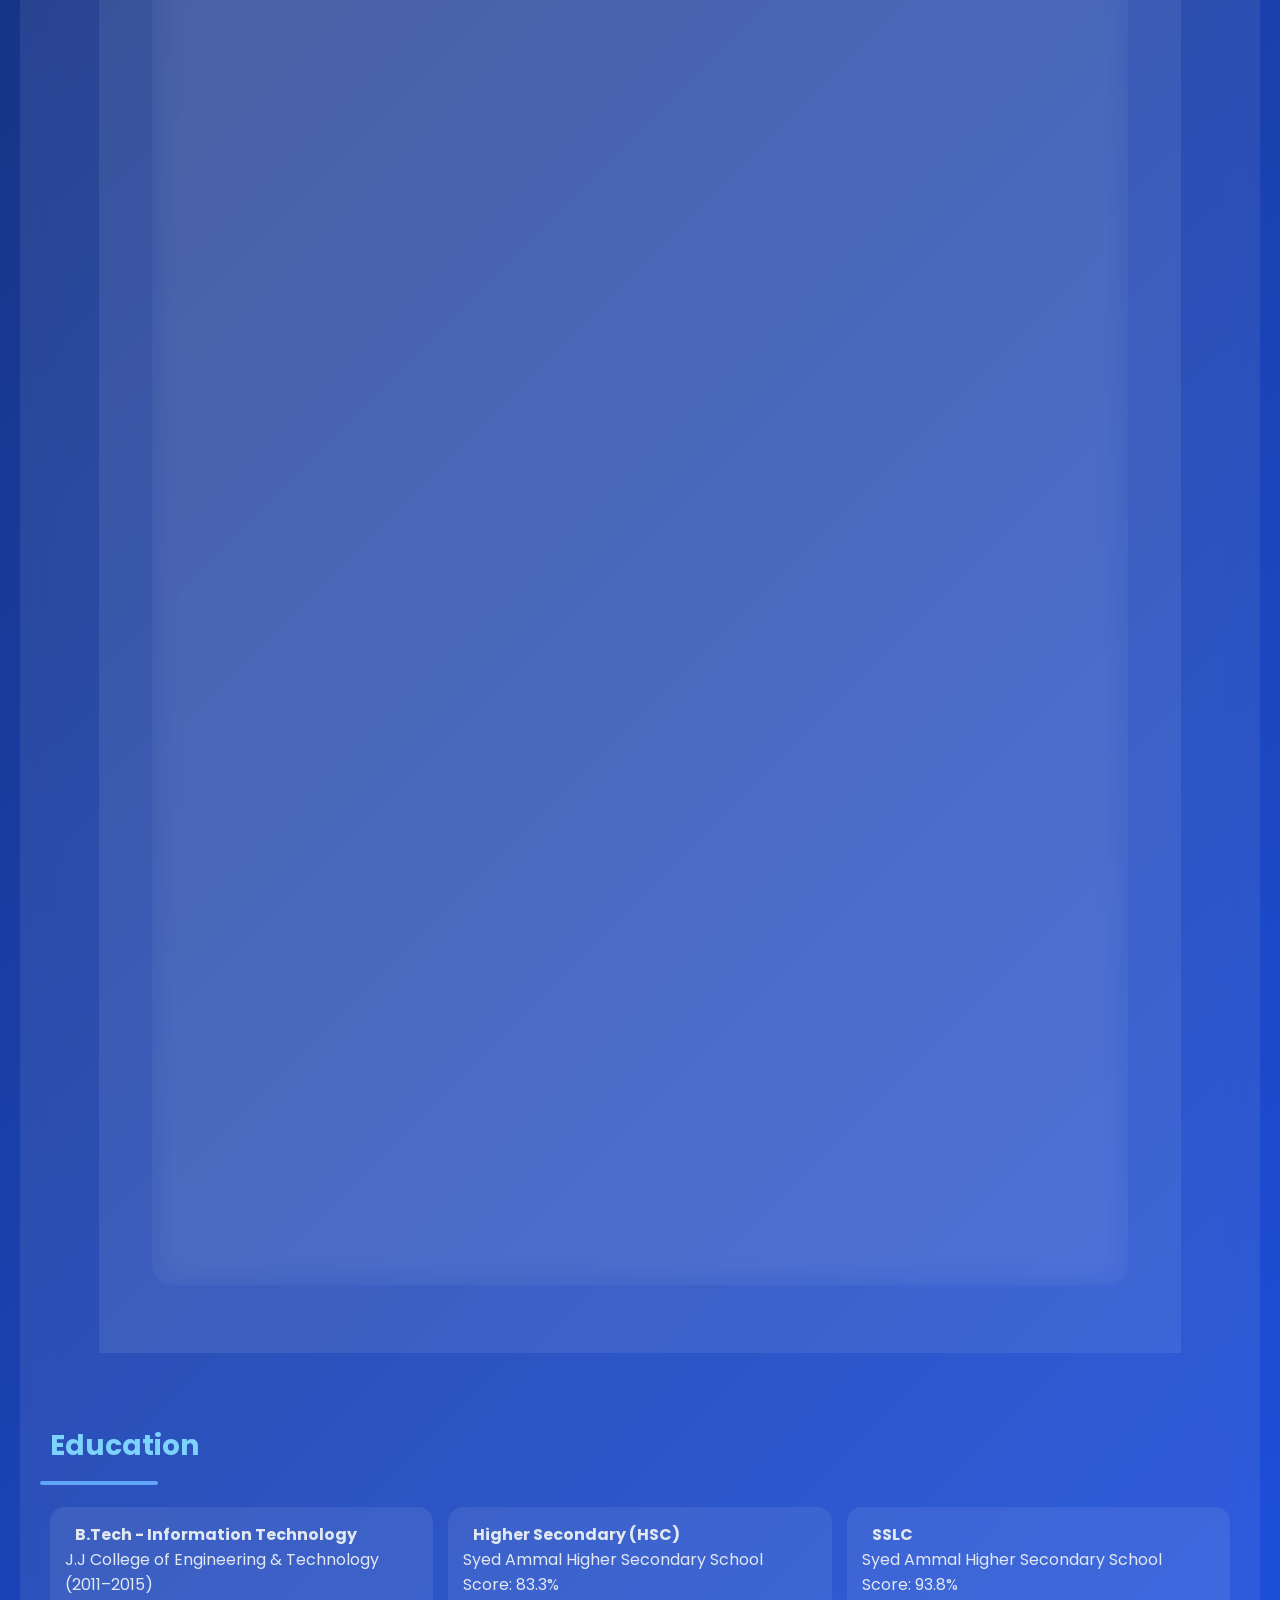
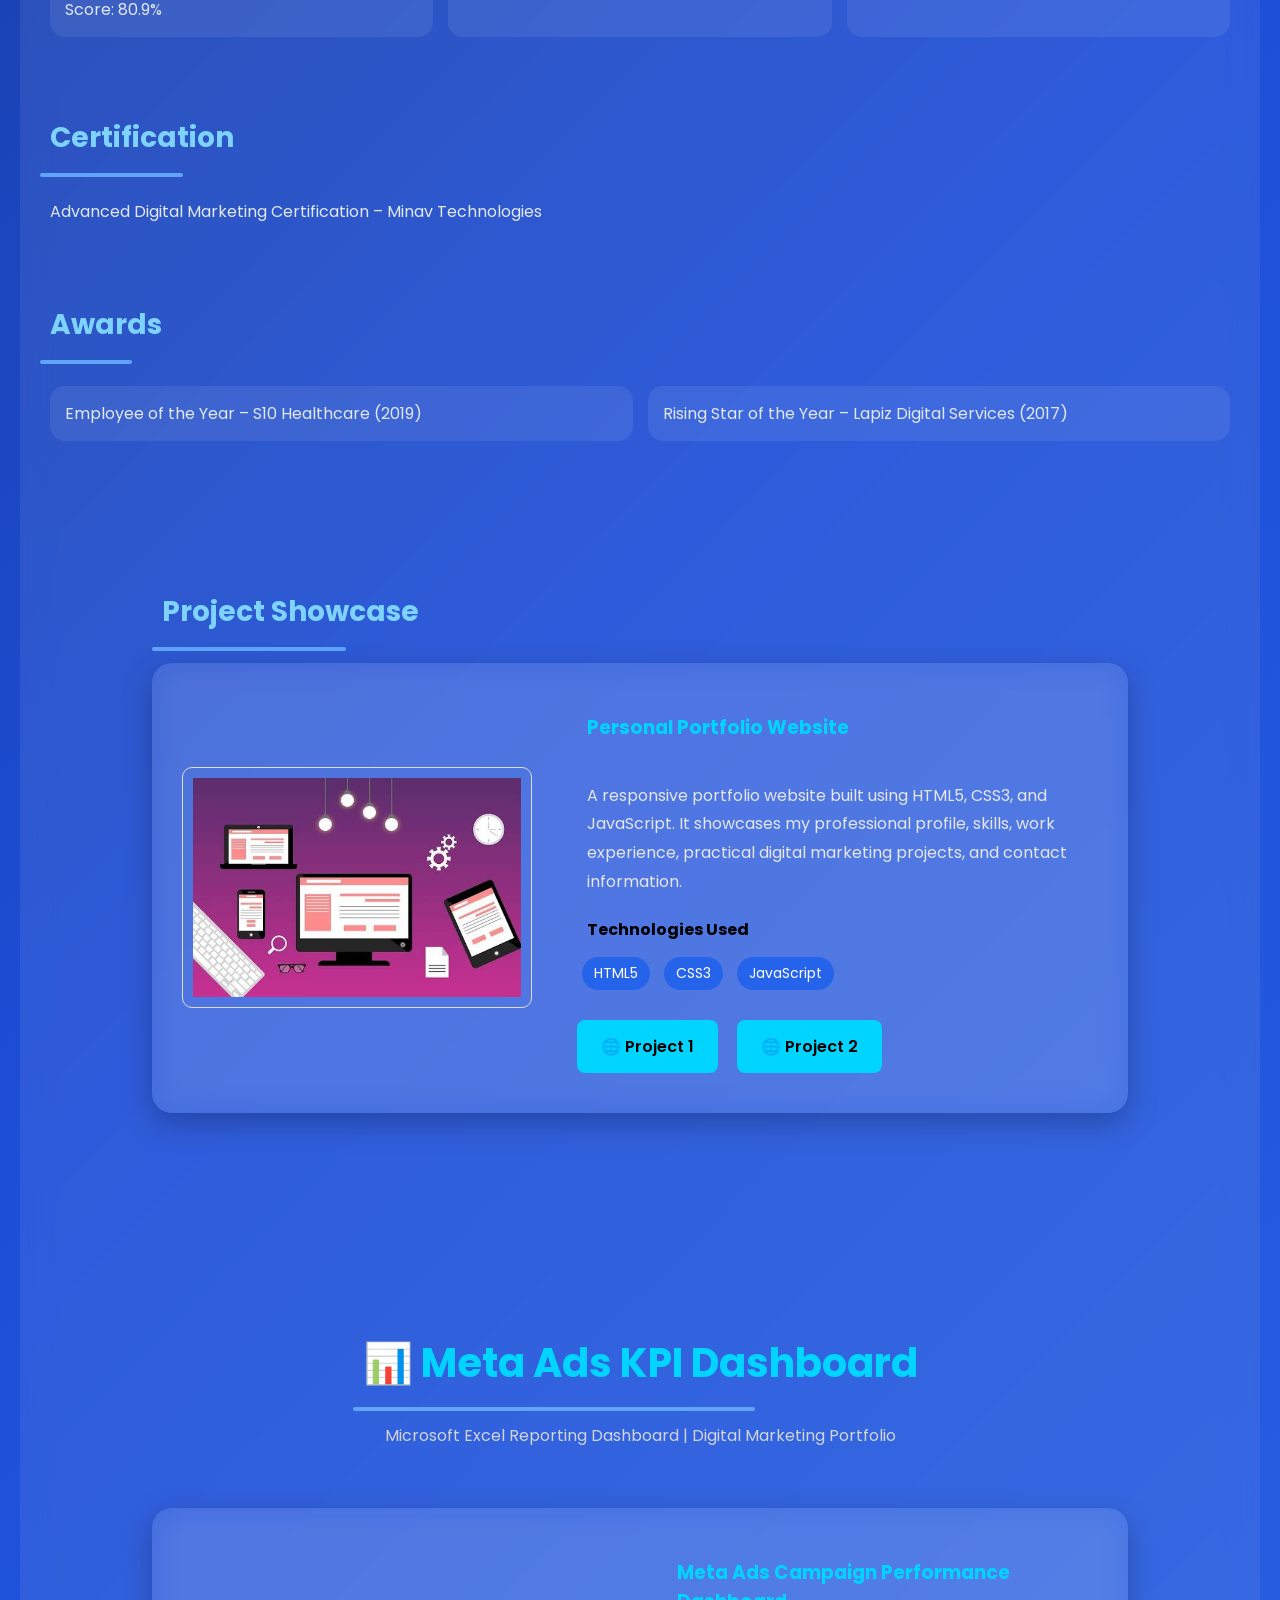
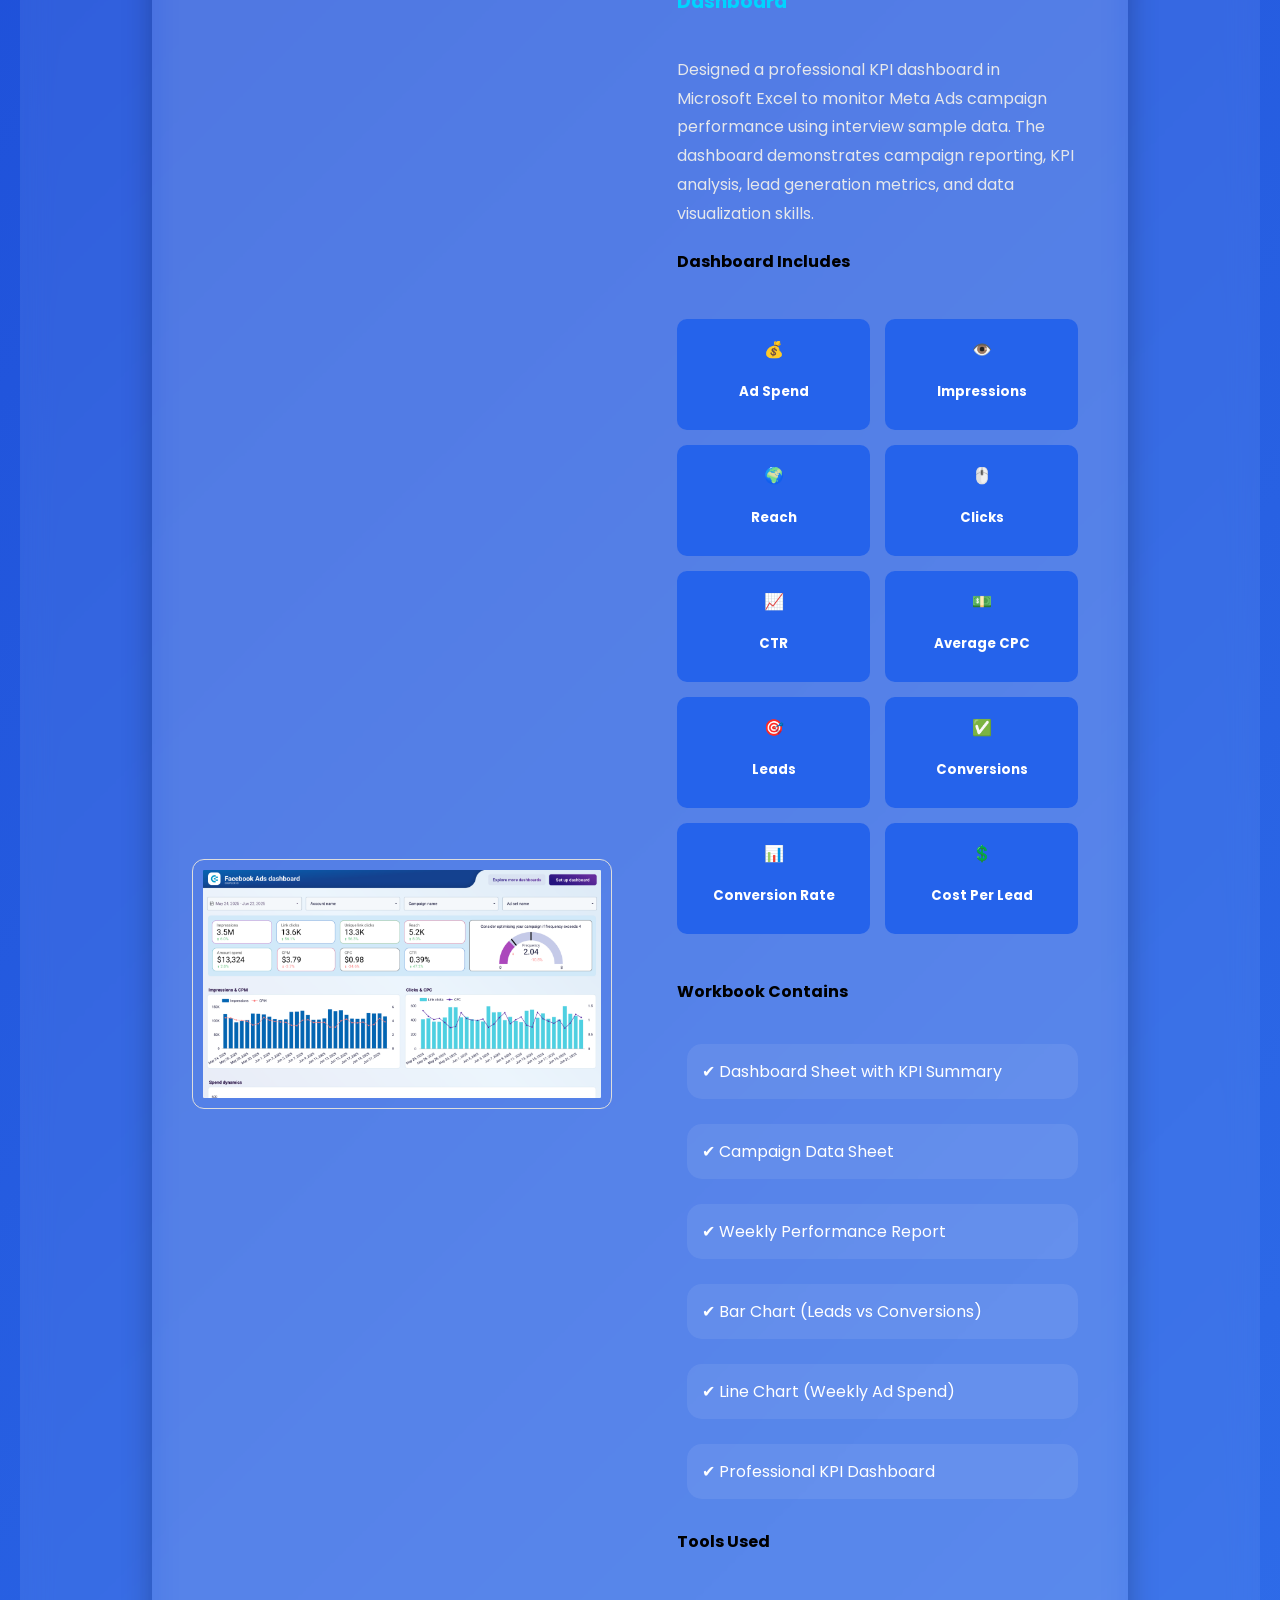
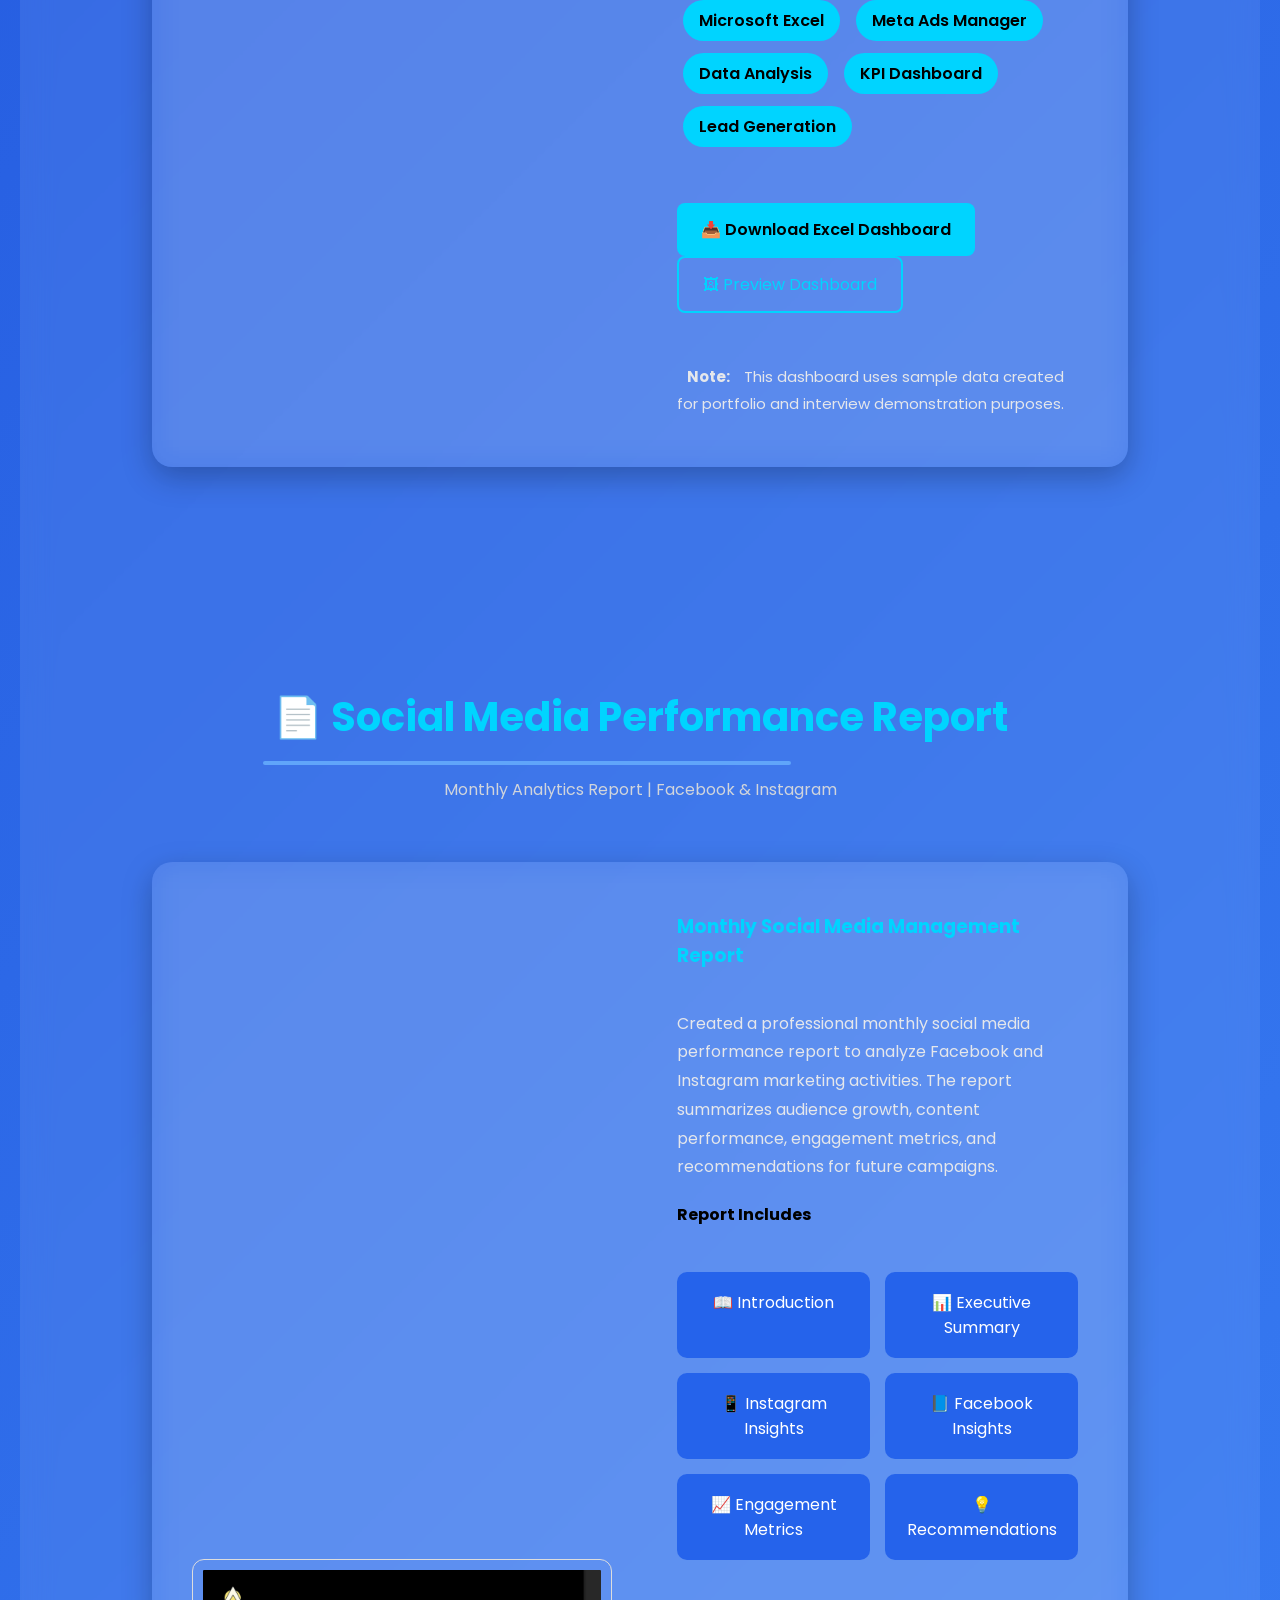
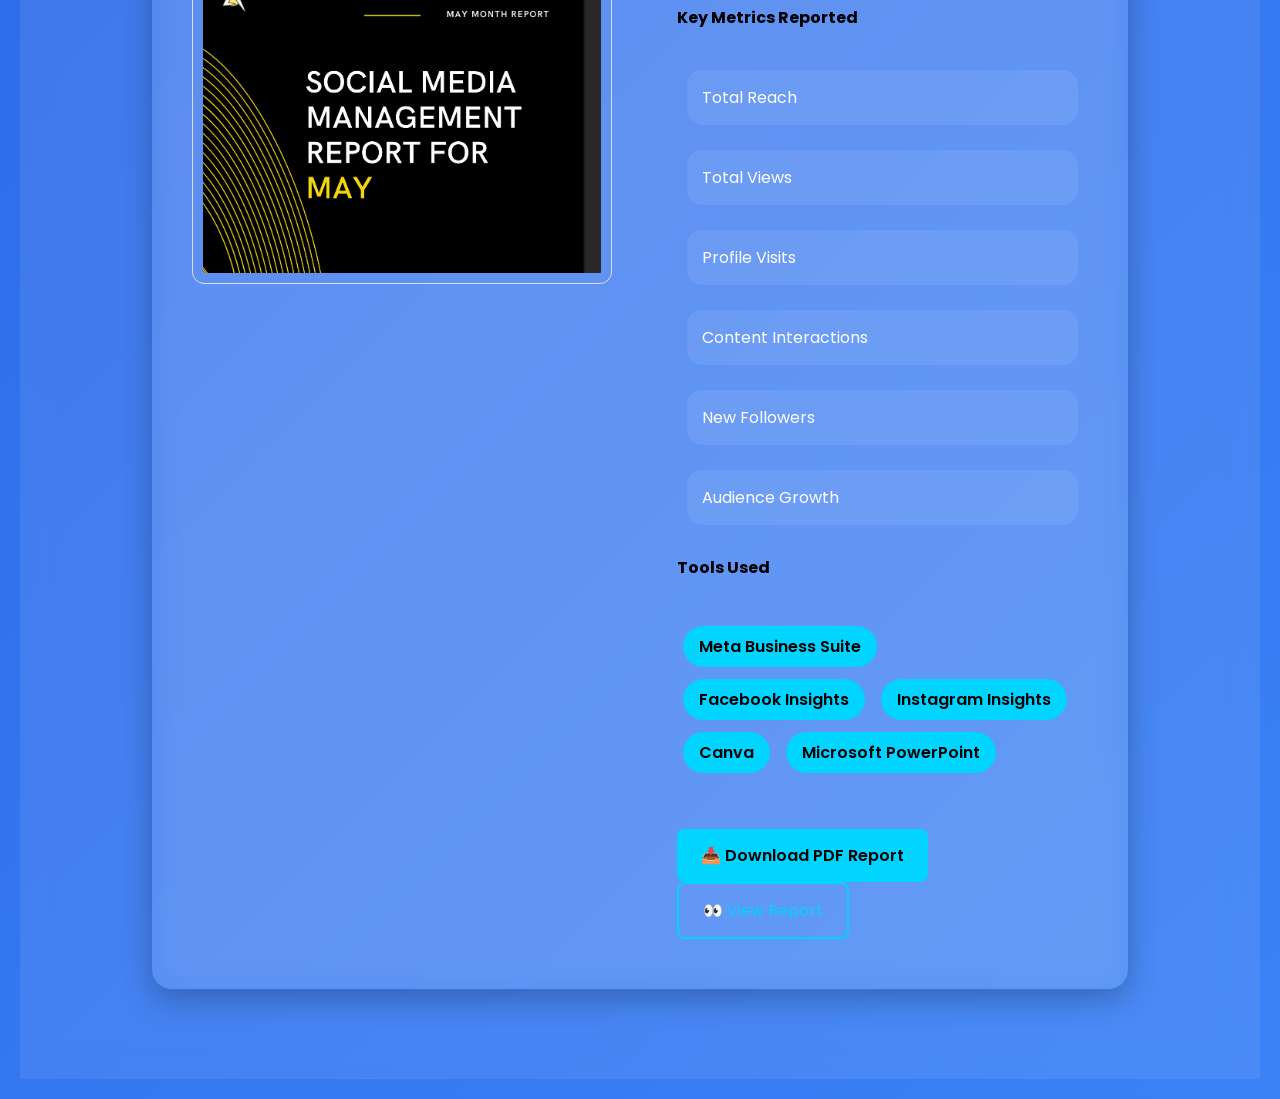
==== commit 042275ff: "Update index.html" ====
--- a/index.html
+++ b/index.html
@@ -475,13 +475,13 @@
 
             <div class="buttons">
 
-                <a href="assets/Muthappa_May_SMM_Report.pdf"
+                <a href="assets/Muthappa_May_SMM_Report.pdf.pdf"
                    download
                    class="btn">
                     📥 Download PDF Report
                 </a>
 
-                <a href="assets/Muthappa_May_SMM_Report.pdf"
+                <a href="assets/Muthappa_May_SMM_Report.pdf.pdf"
                    target="_blank"
                    class="btn-outline">
                     👀 View Report
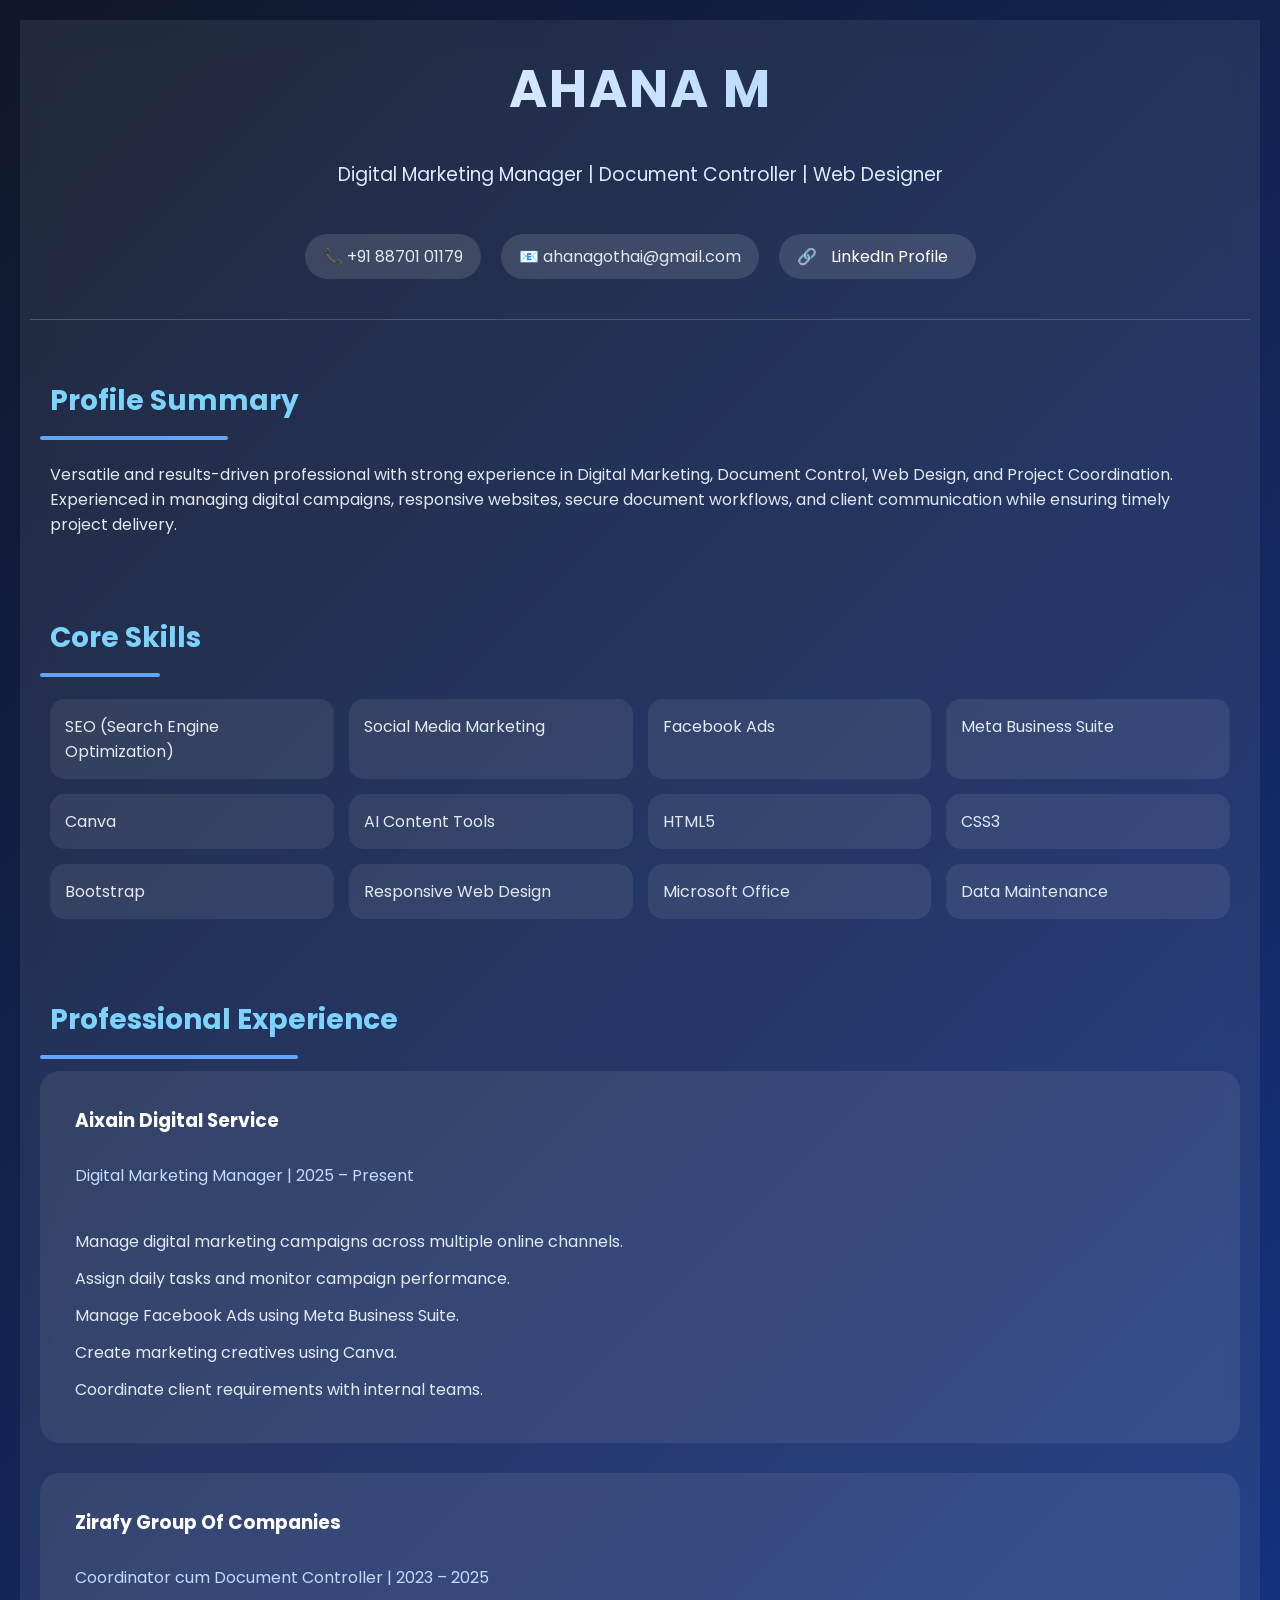
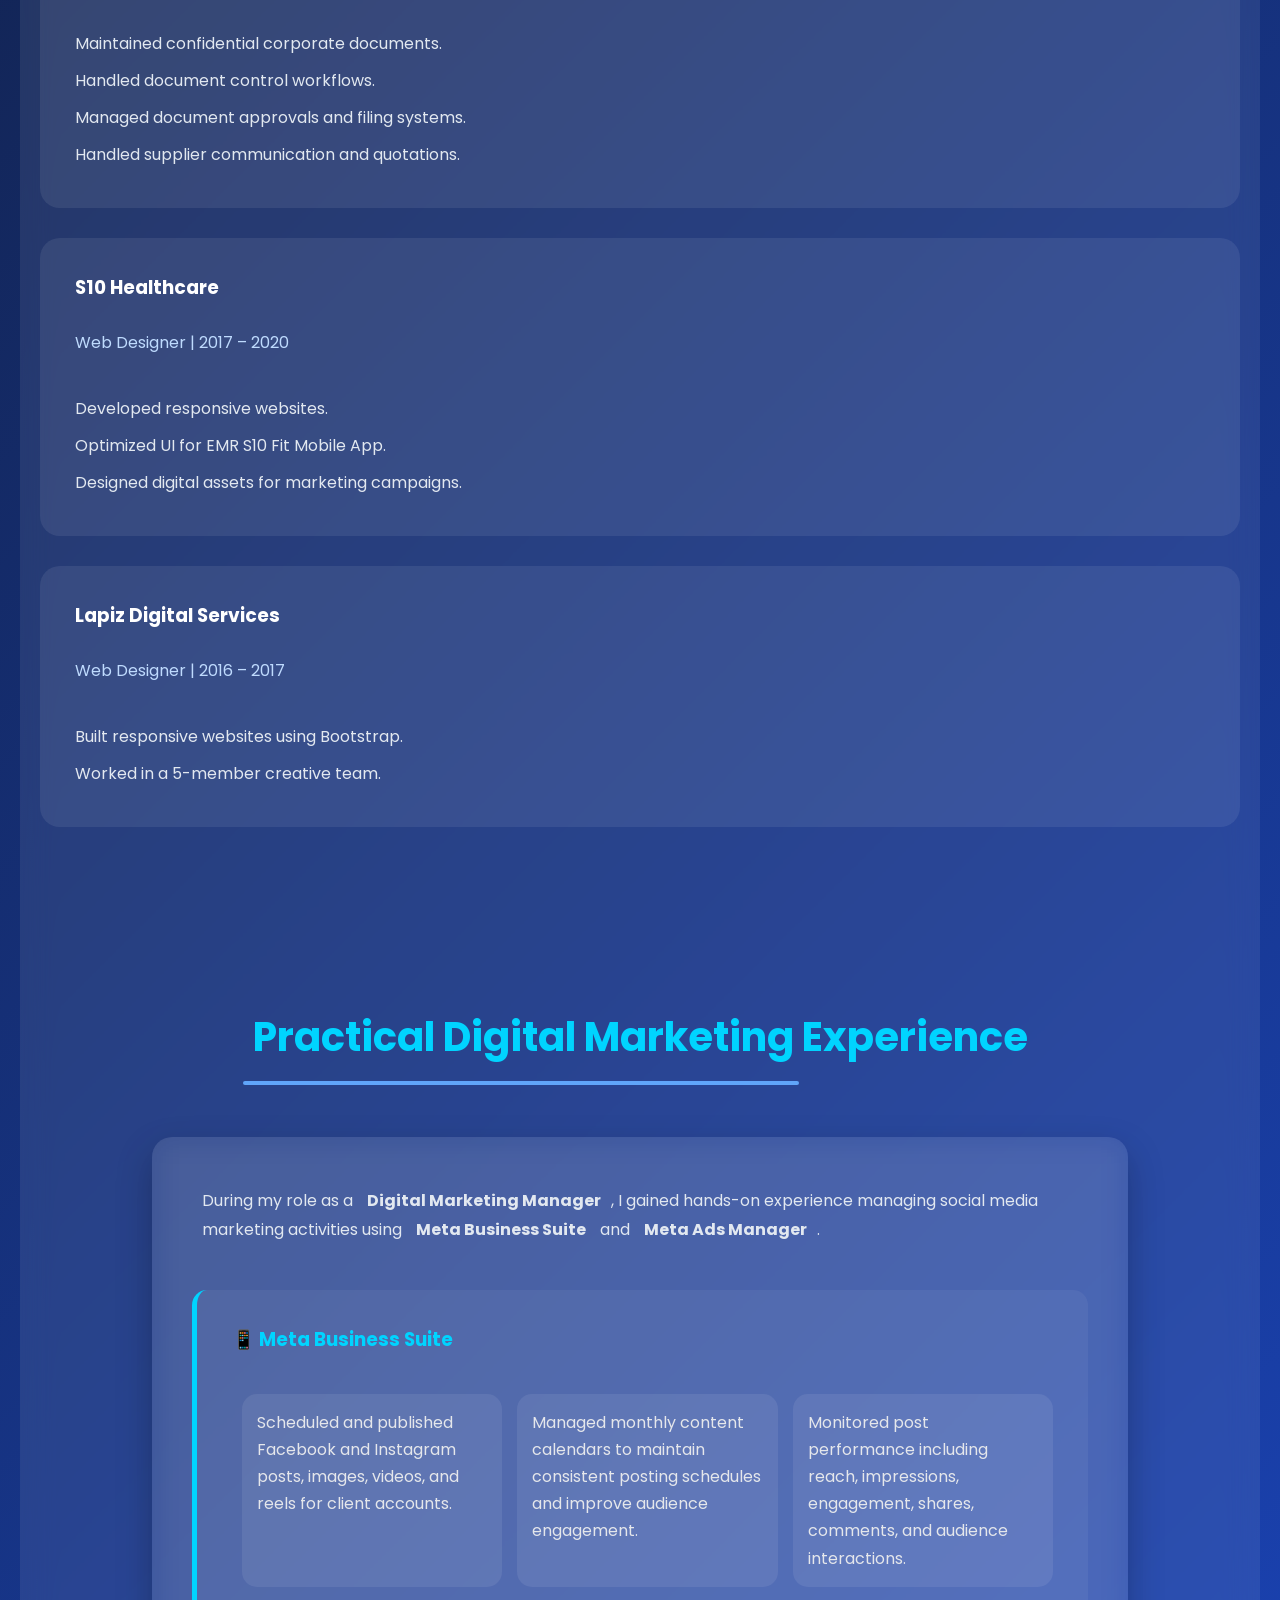
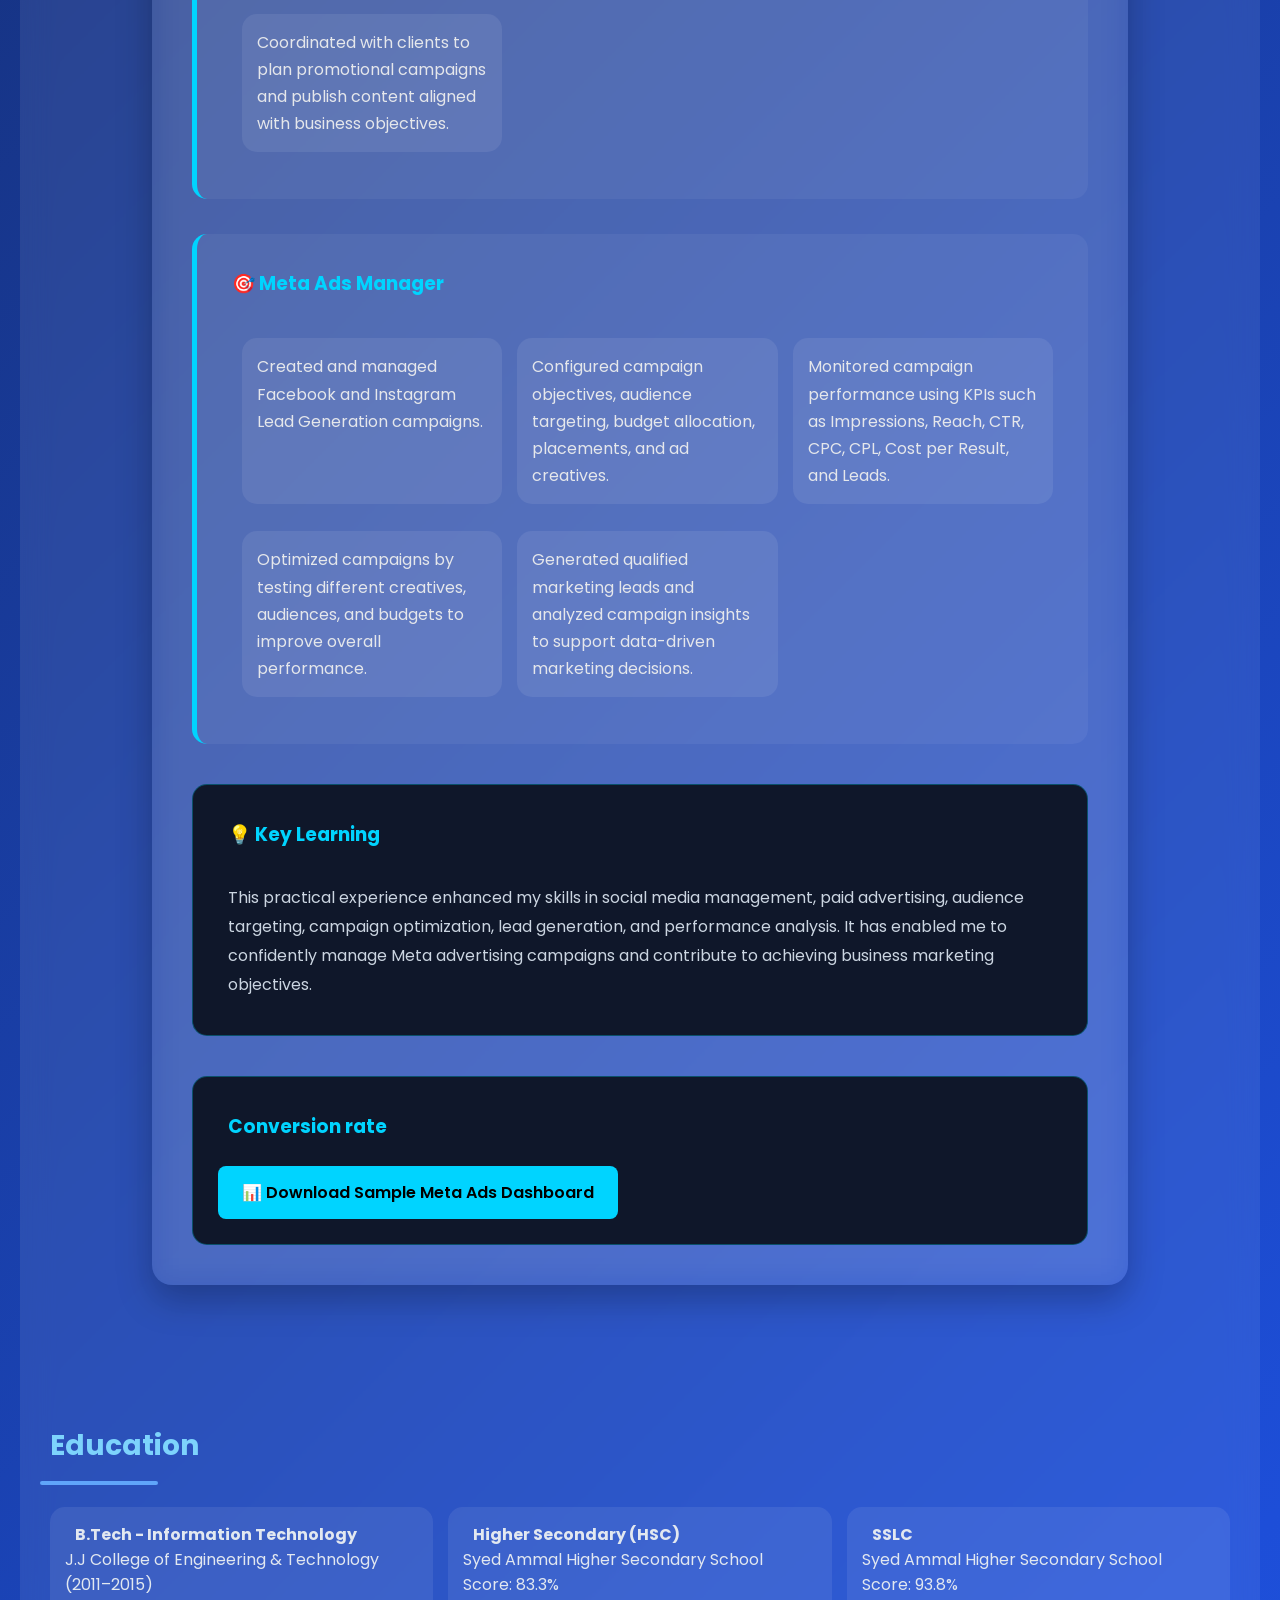
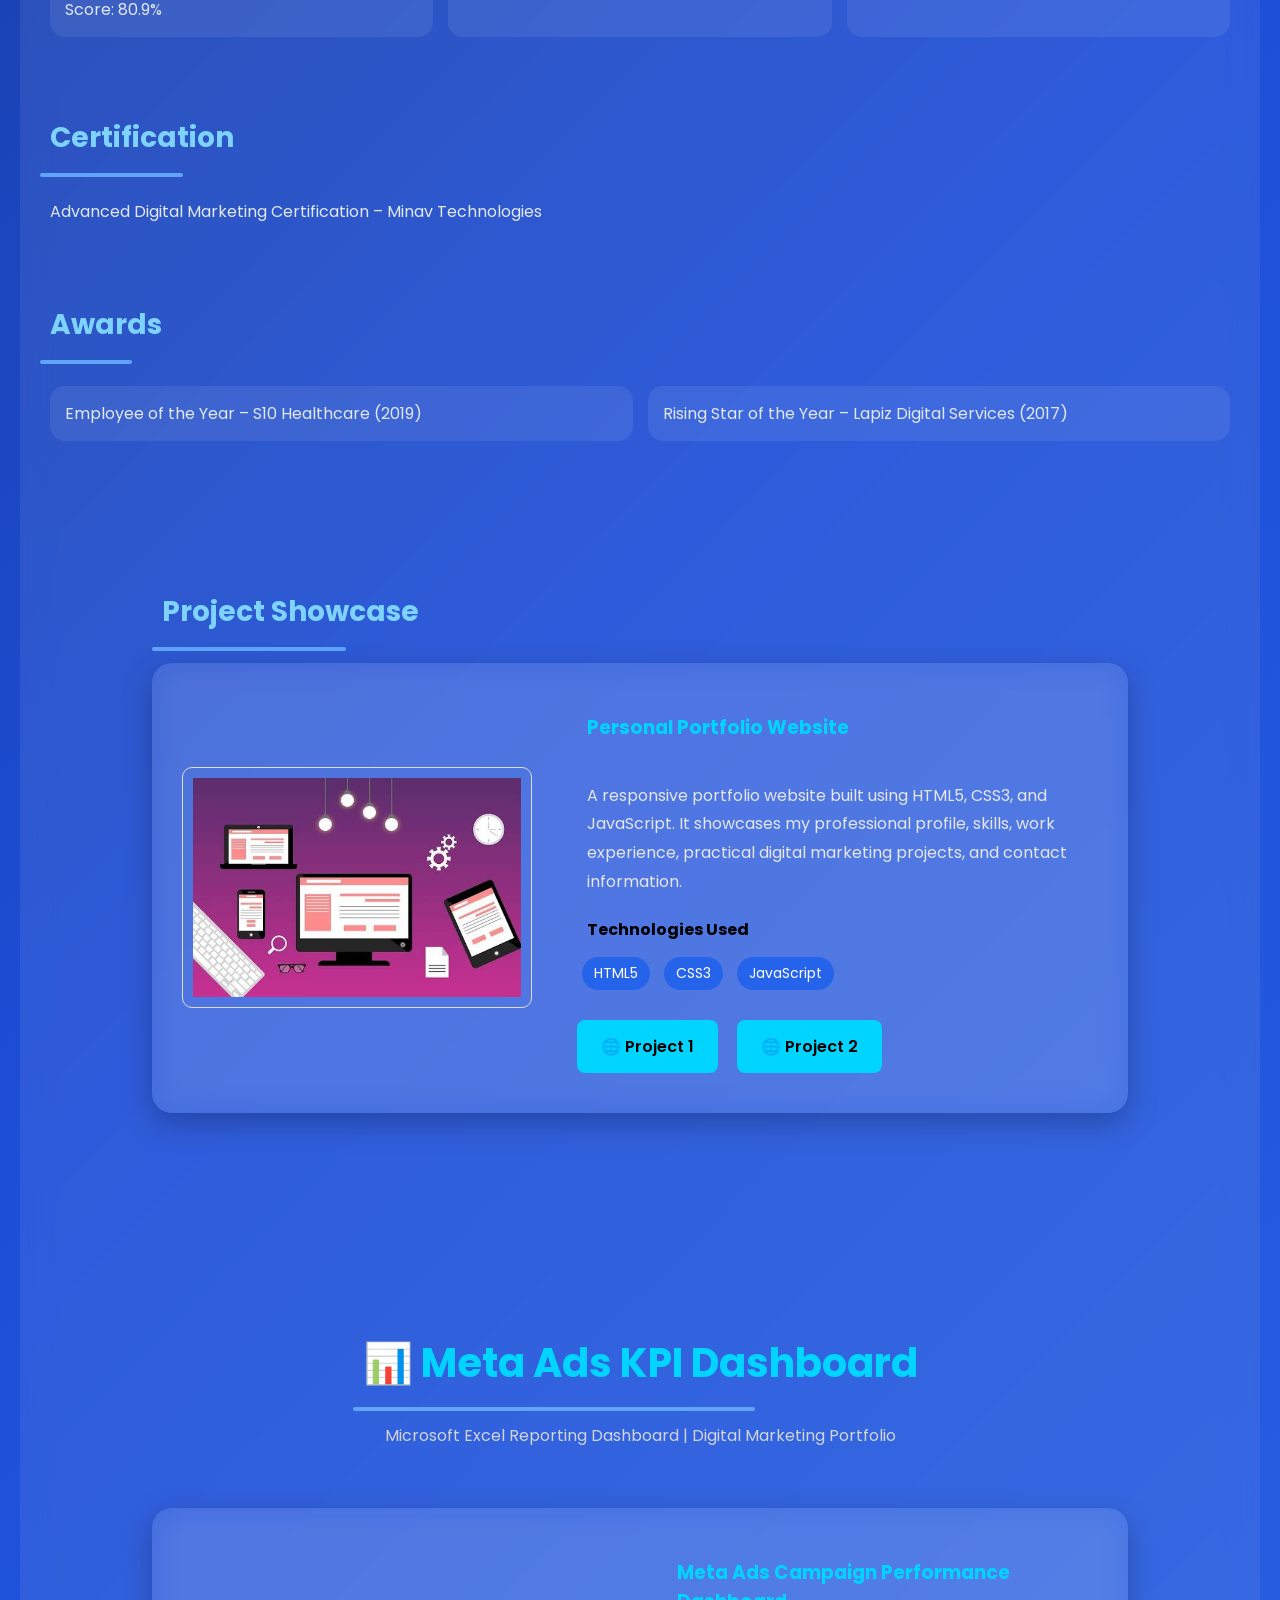
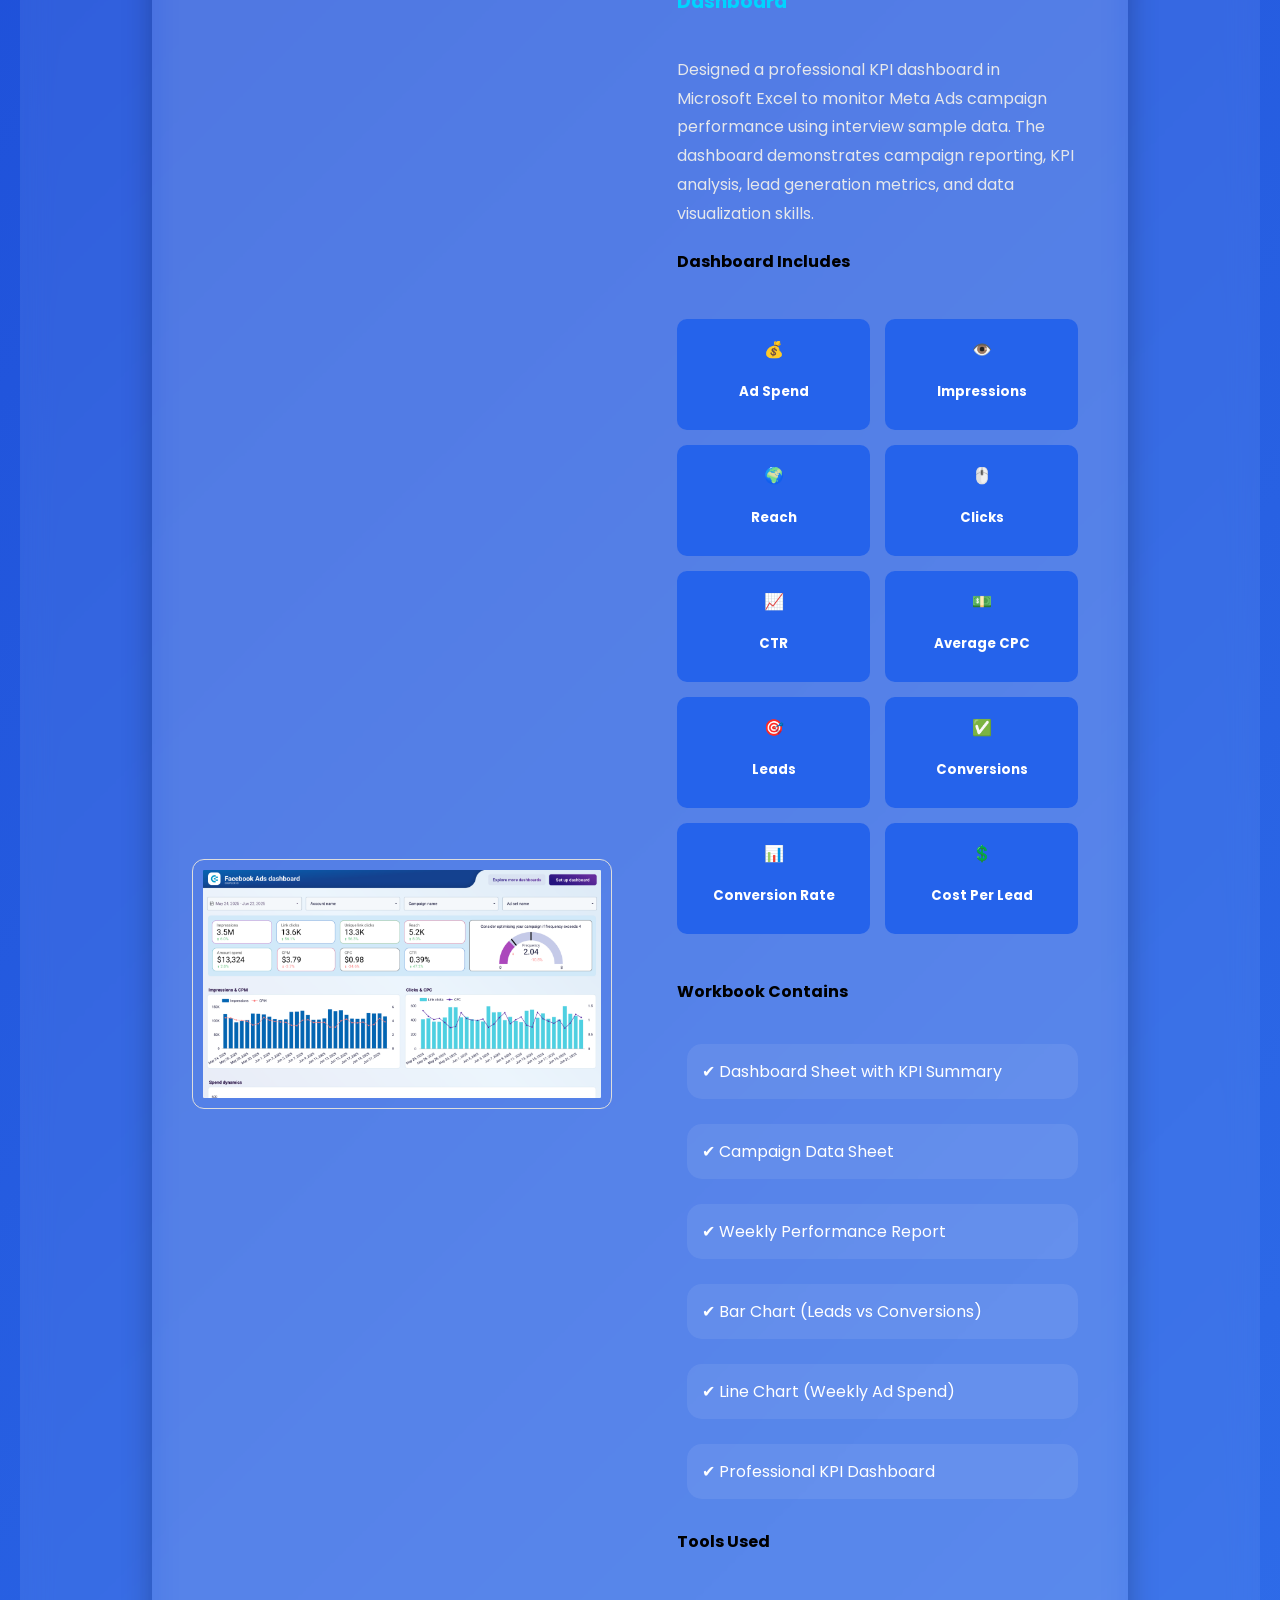
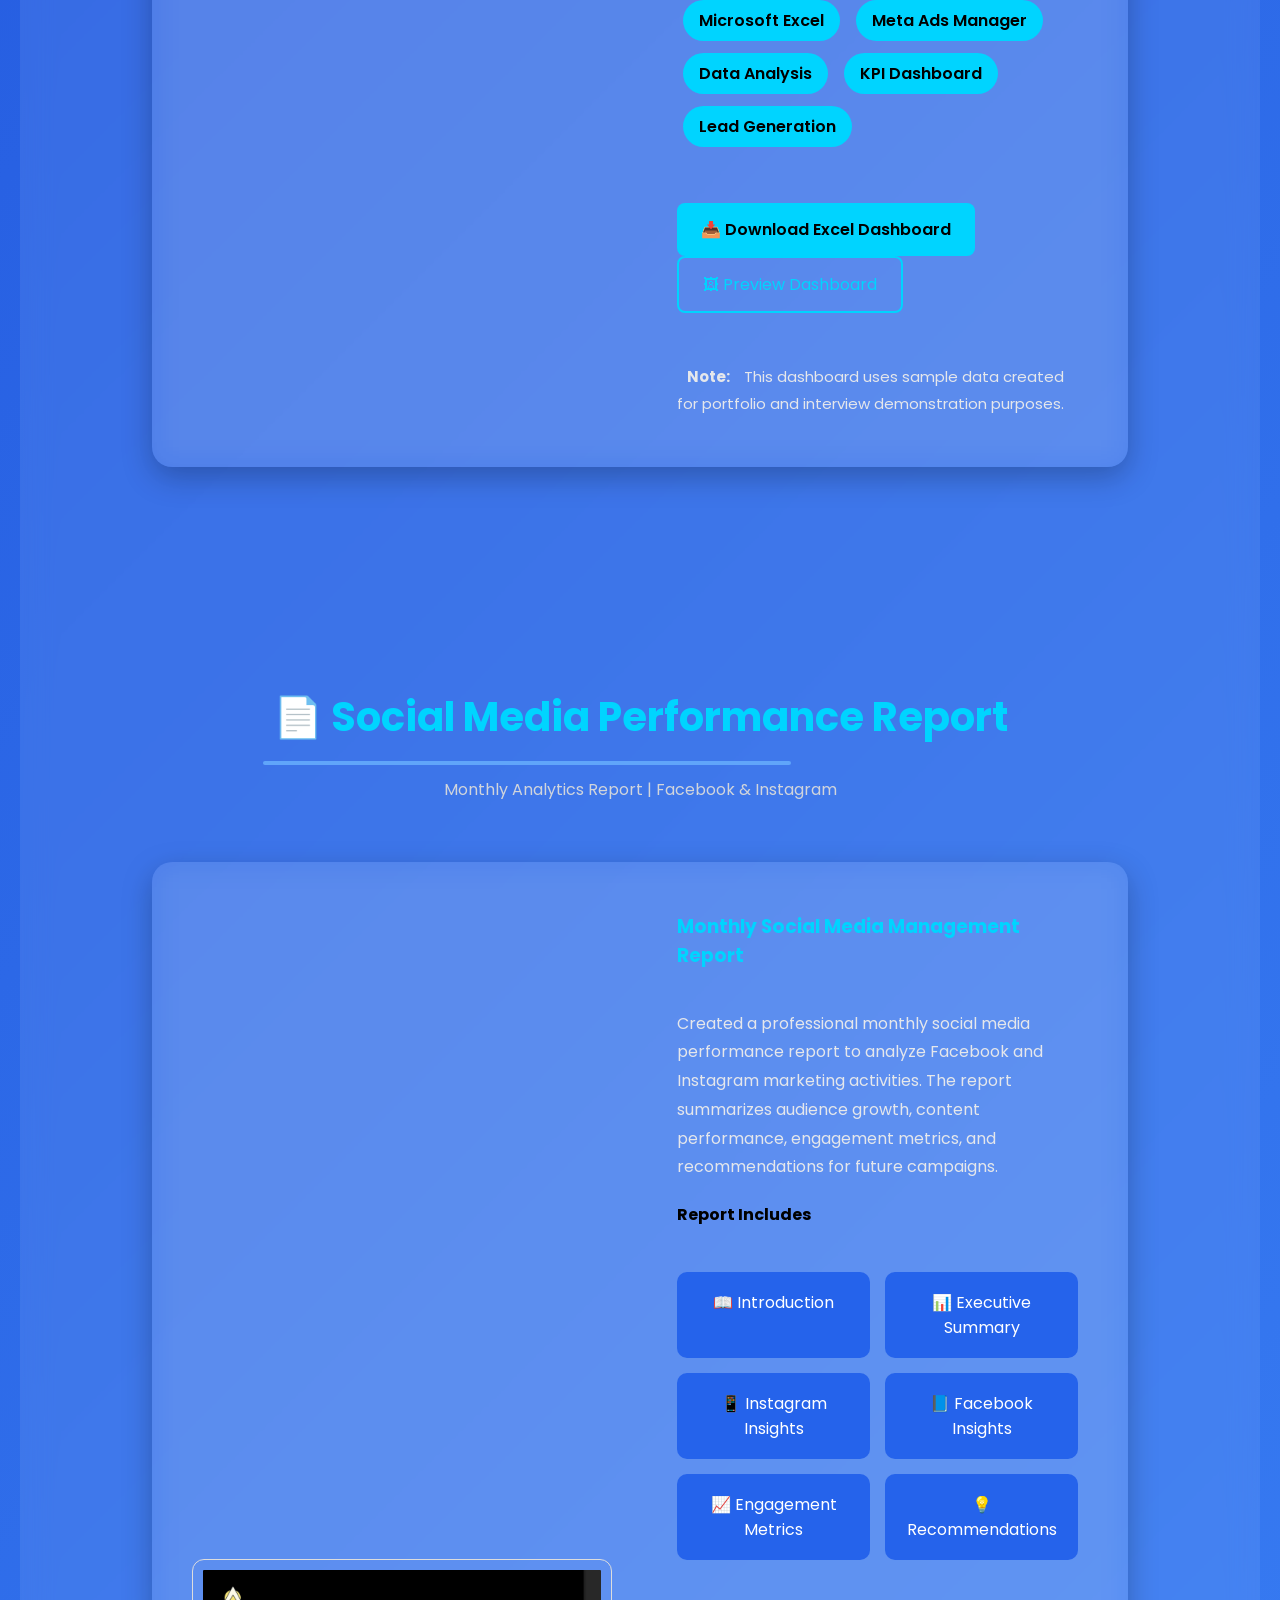
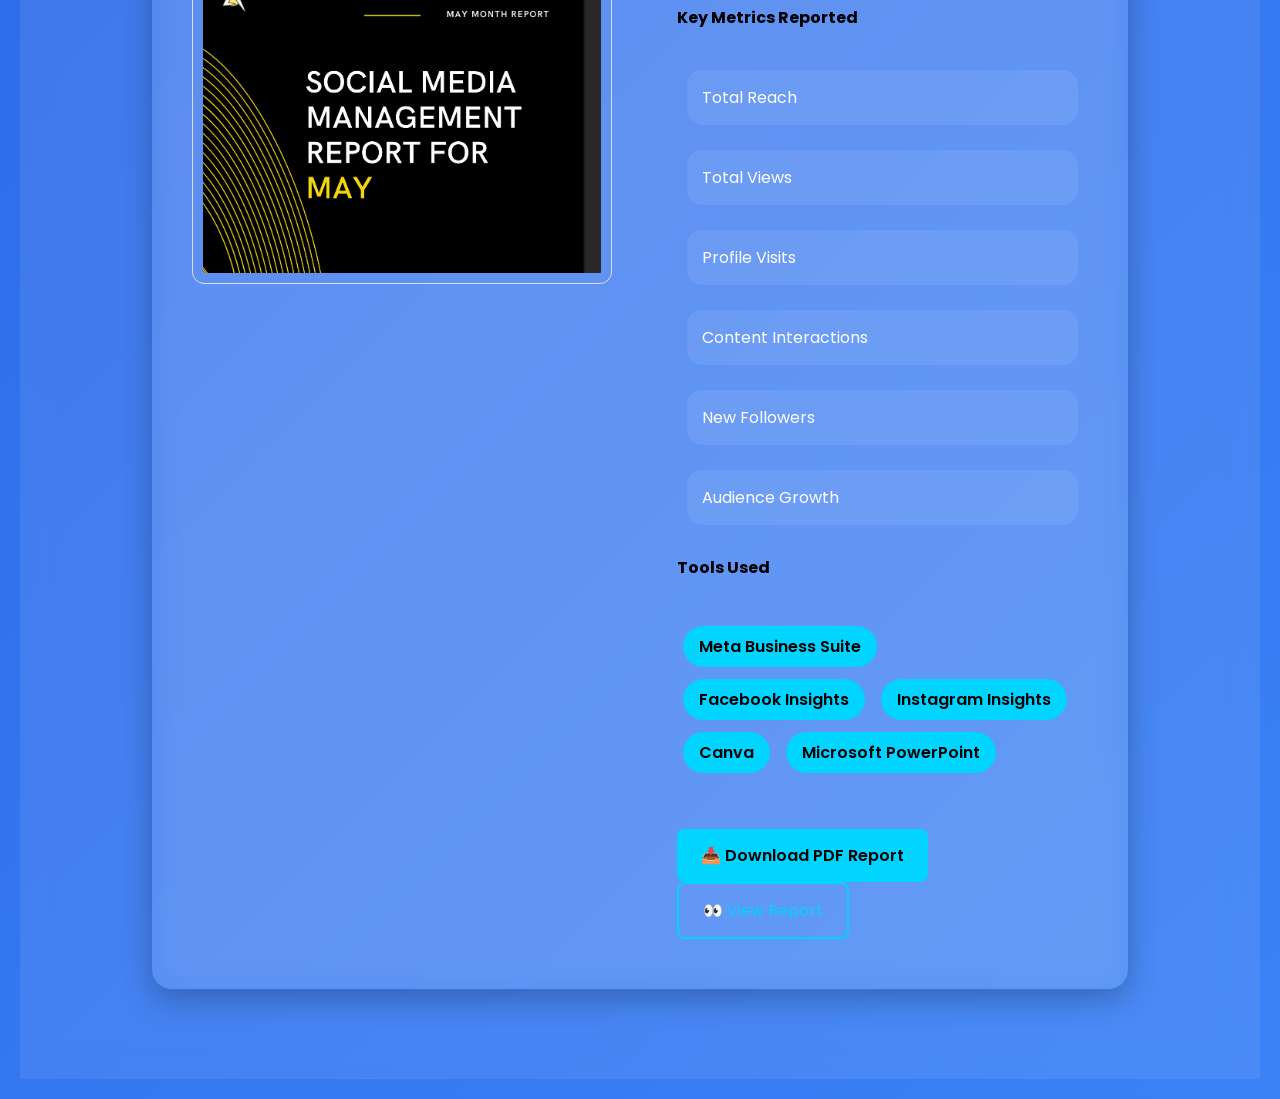
==== commit 21416898: "Update index.html" ====
--- a/index.html
+++ b/index.html
@@ -475,13 +475,13 @@
 
             <div class="buttons">
 
-                <a href="assets/Muthappa_May_SMM_Report.pdf.pdf"
+                <a href="assets/Muthappa May_SMM_Report.pdf.pdf"
                    download
                    class="btn">
                     📥 Download PDF Report
                 </a>
 
-                <a href="assets/Muthappa_May_SMM_Report.pdf.pdf"
+                <a href="assets/Muthappa May_SMM_Report.pdf.pdf"
                    target="_blank"
                    class="btn-outline">
                     👀 View Report
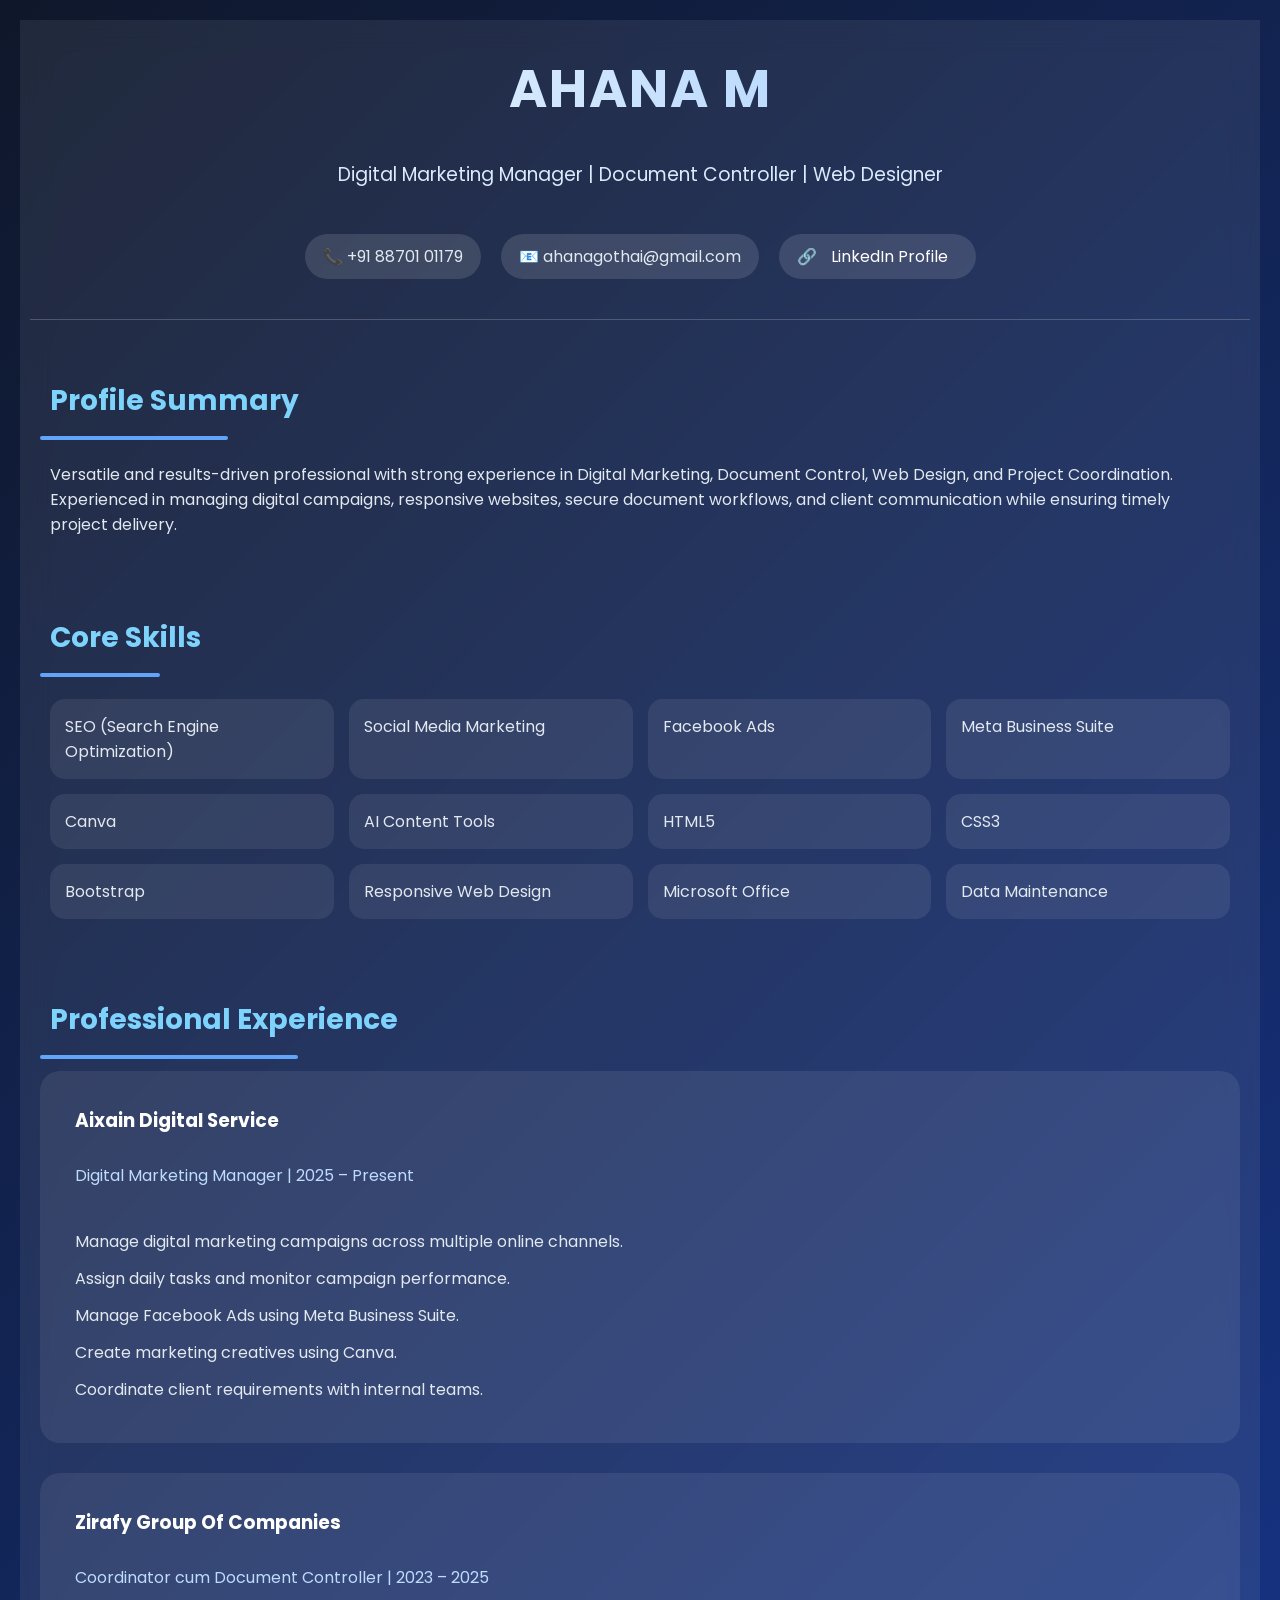
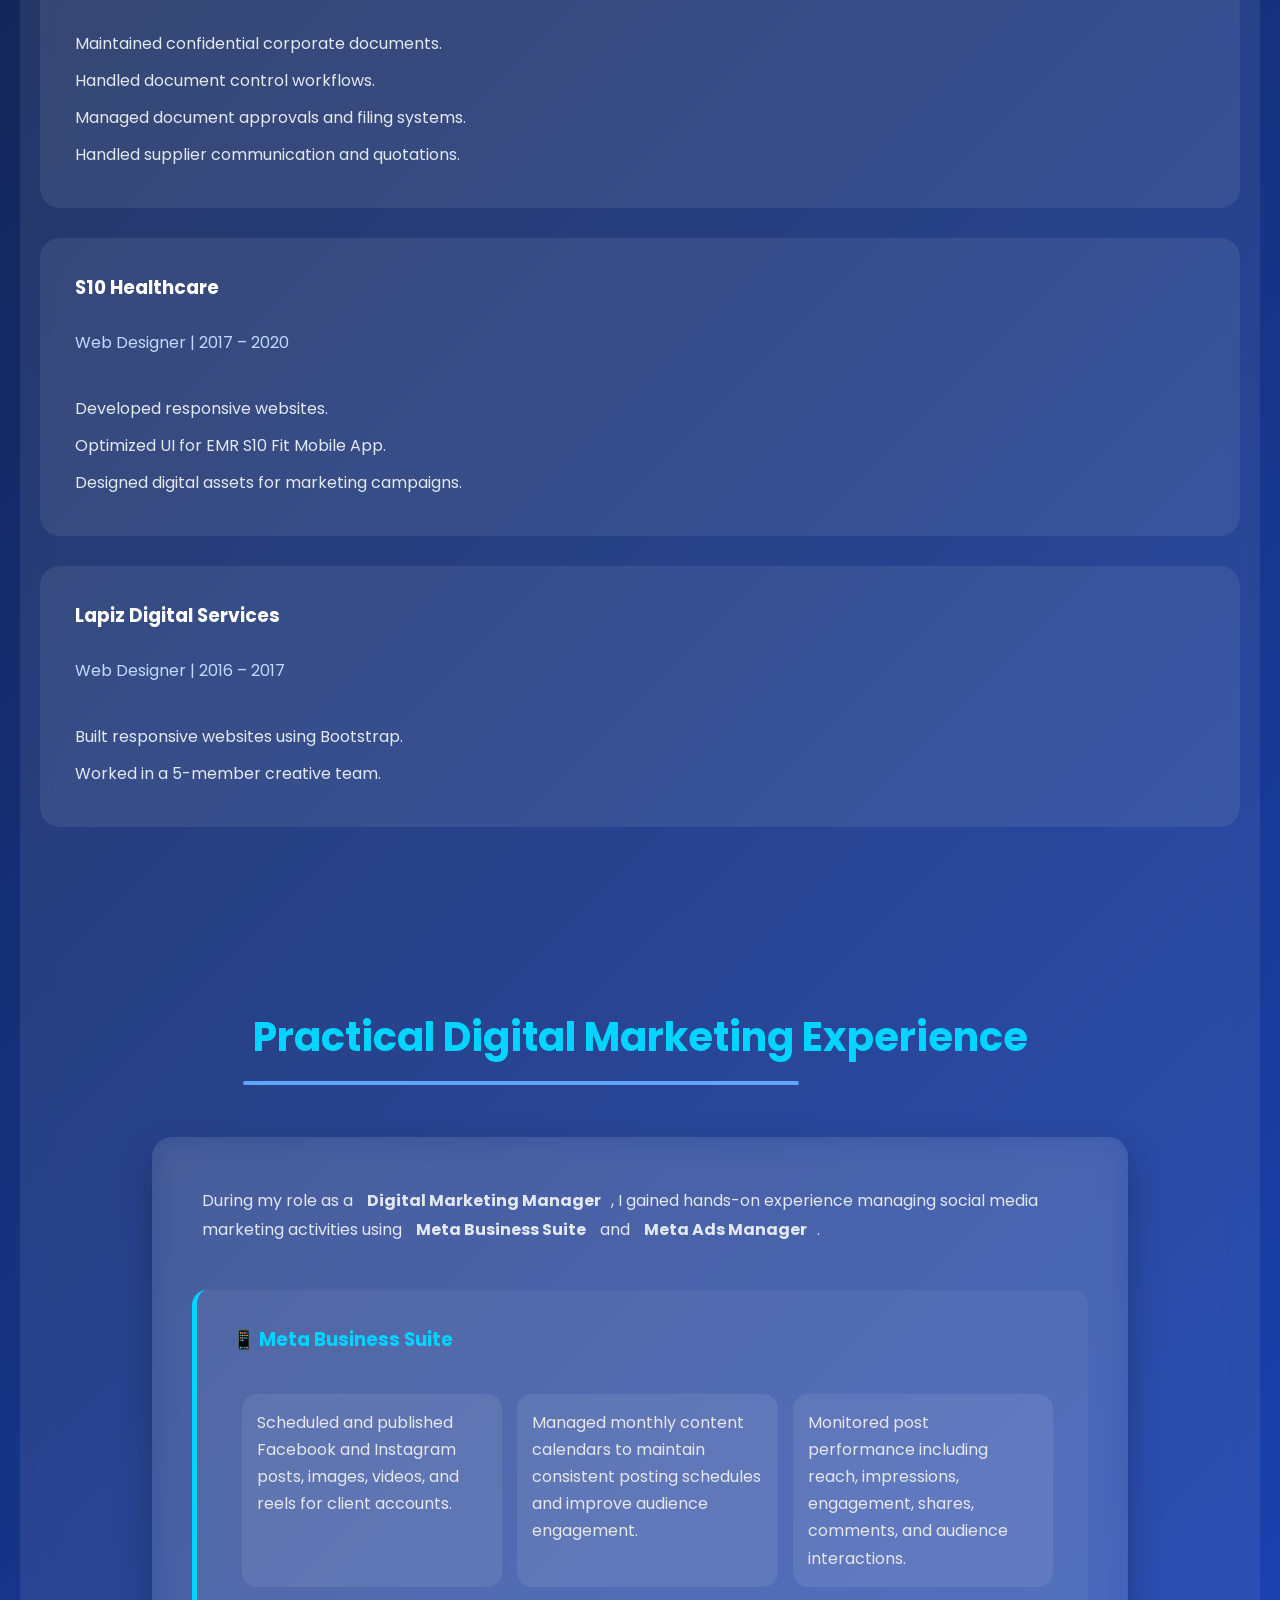
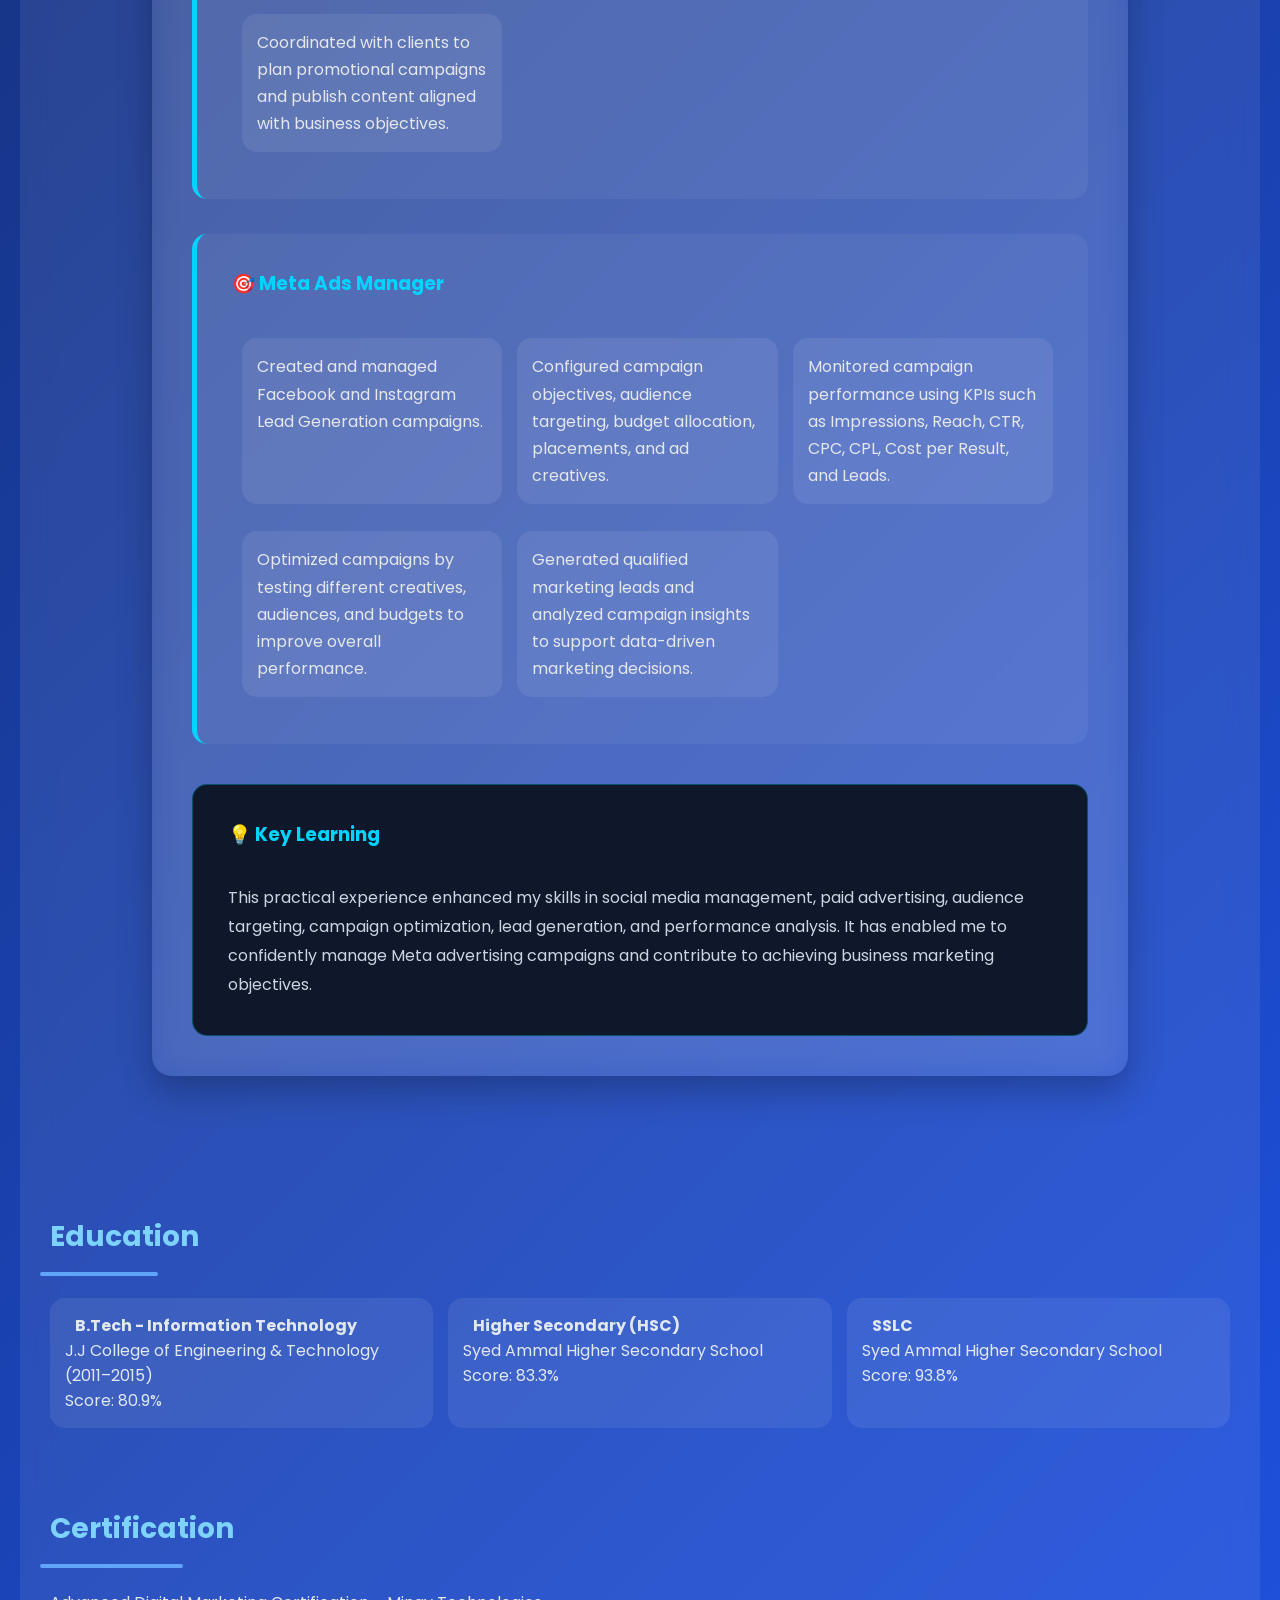
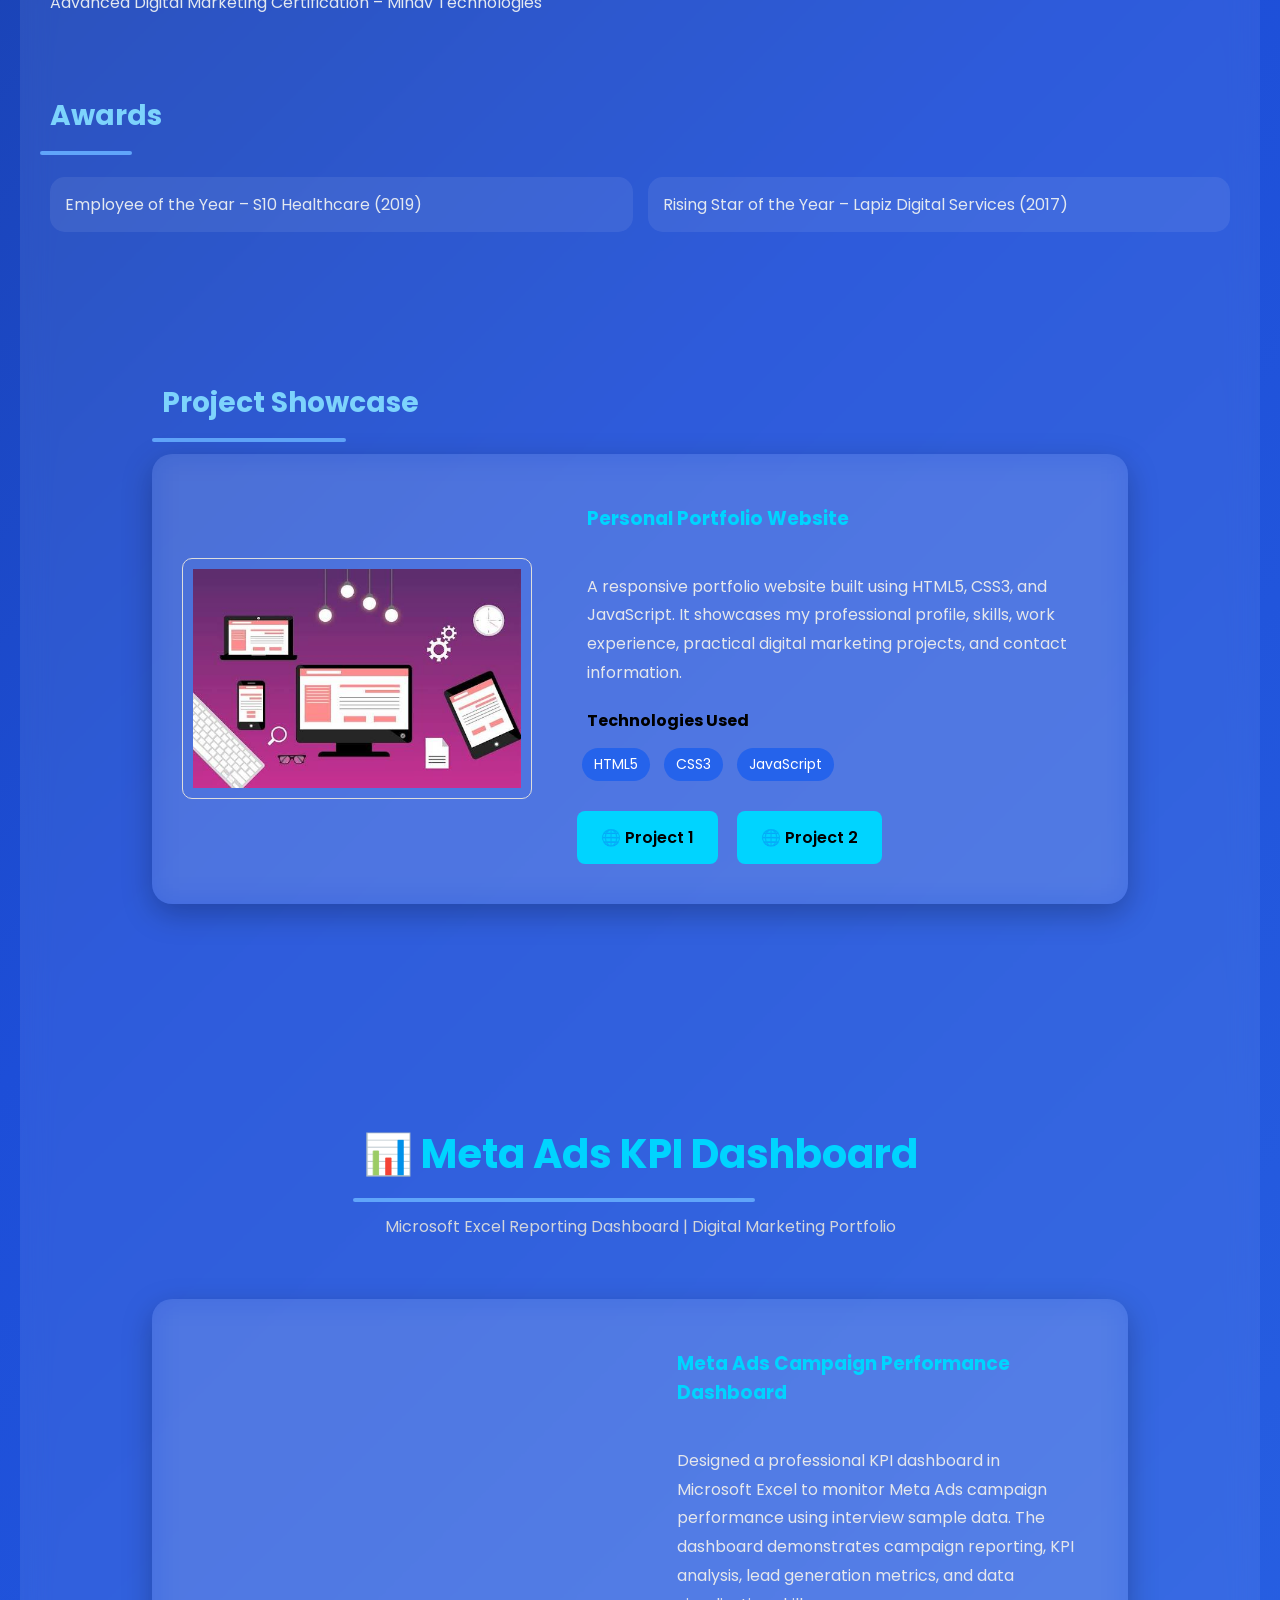
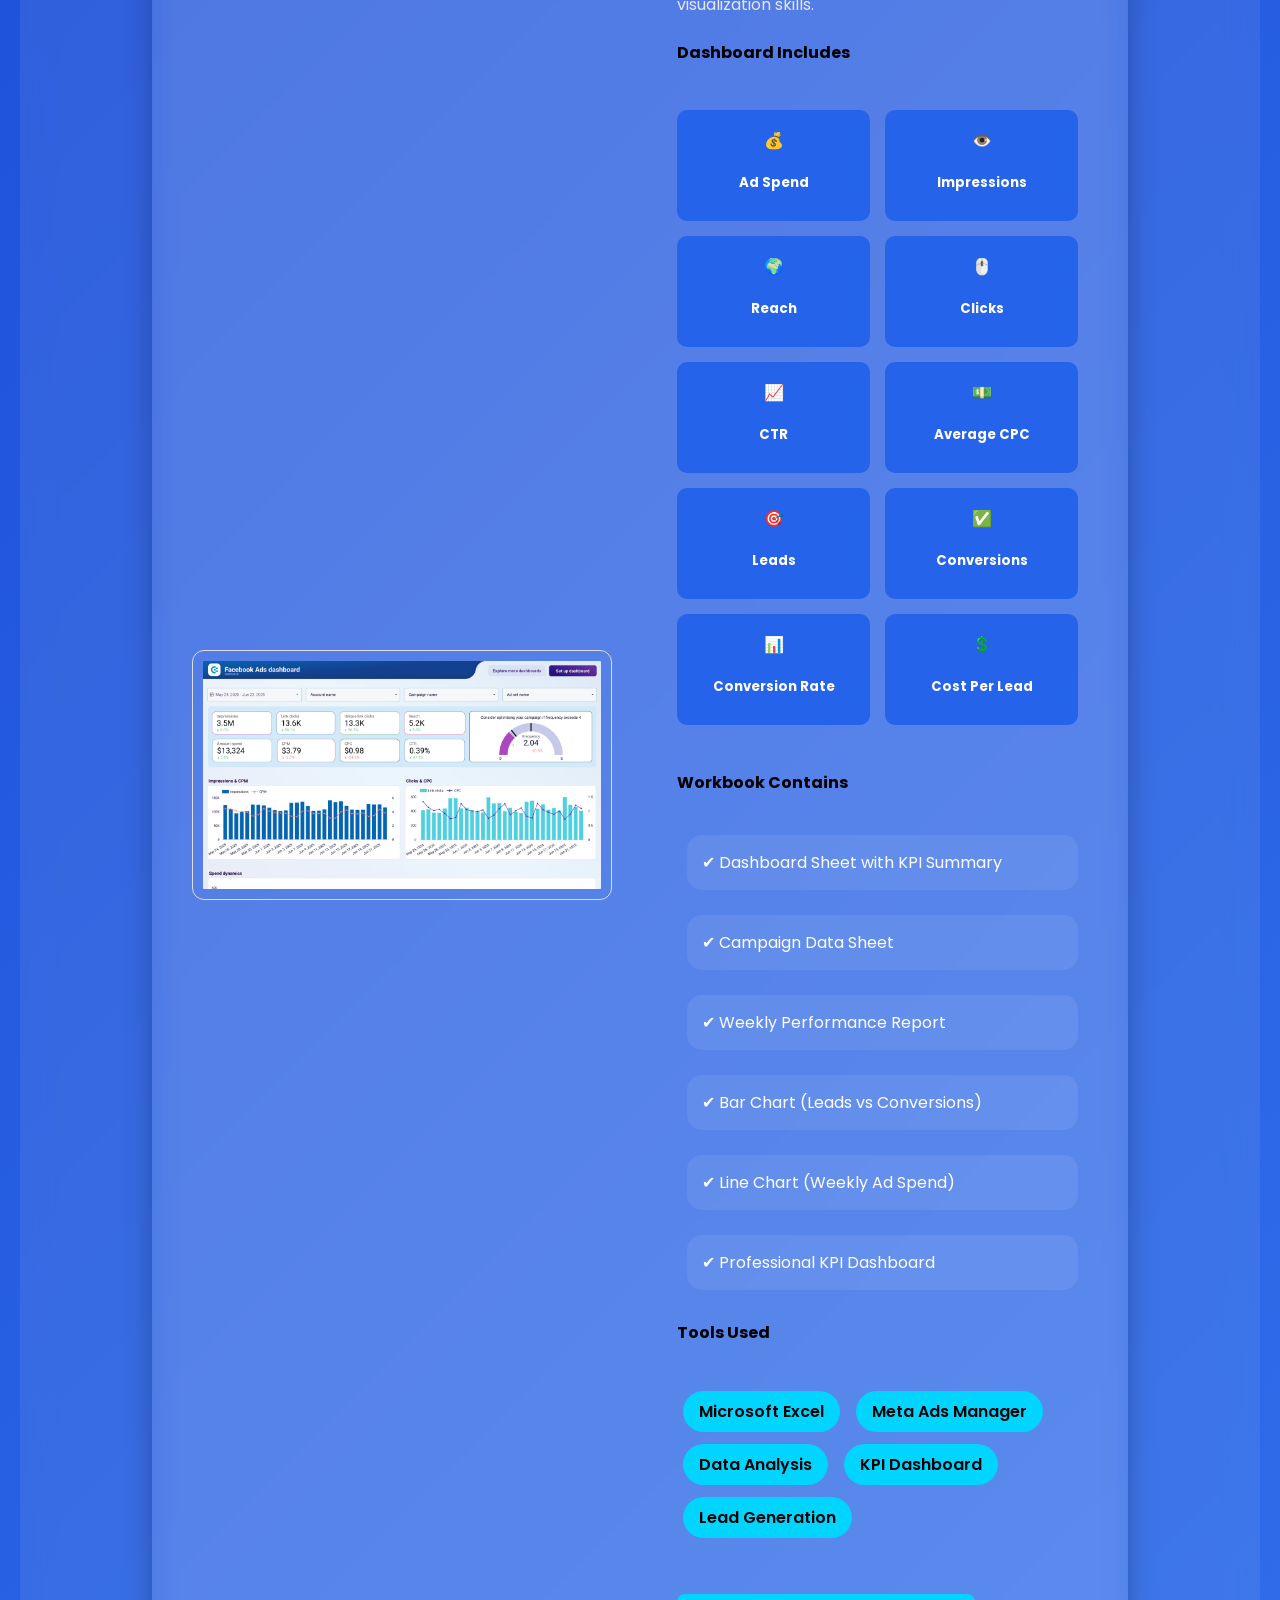
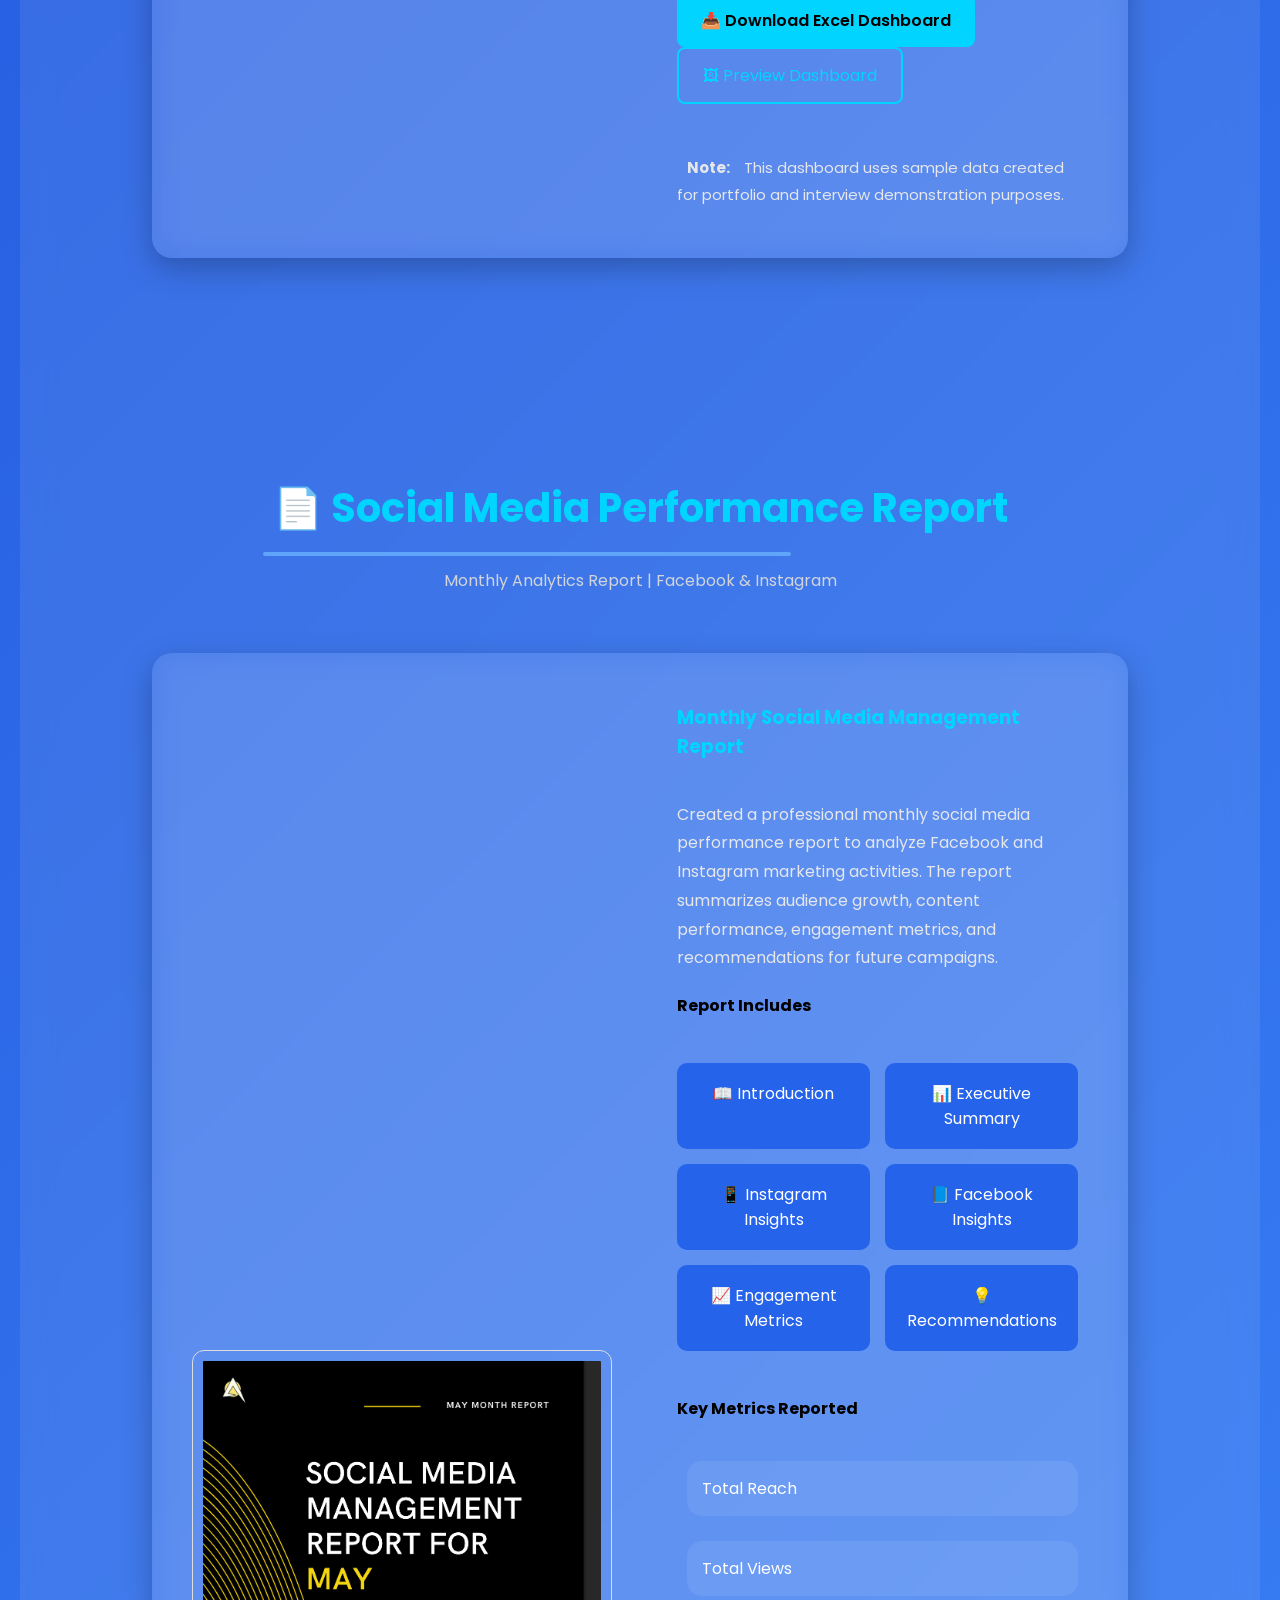
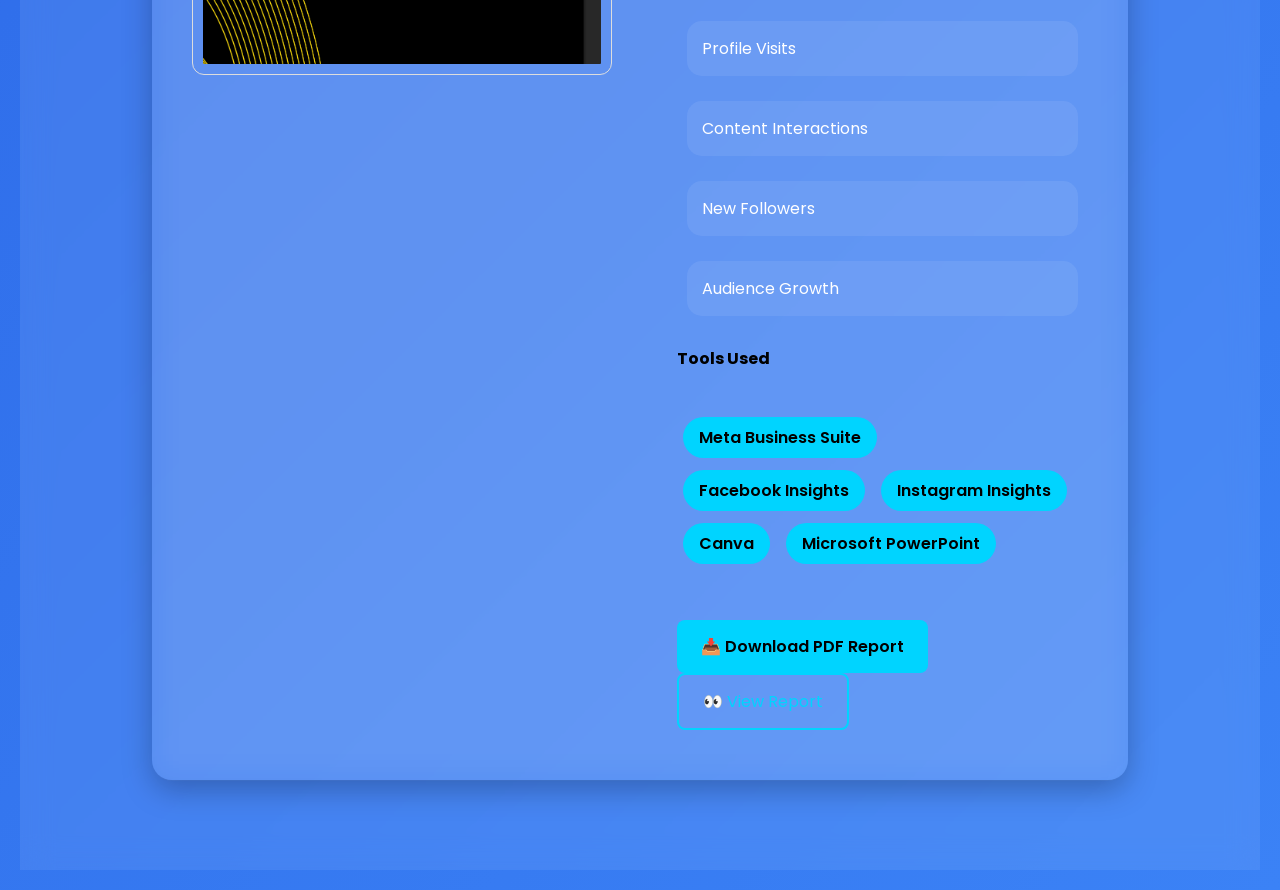
==== commit 0a3d24e1: "Update index.html" ====
--- a/index.html
+++ b/index.html
@@ -167,7 +167,7 @@
             </p>
 
         </div>
-        <div class="summary">
+        <!-- <div class="summary">
 
             <h3>Conversion rate</h3>
 
@@ -175,7 +175,7 @@
     📊 Download Sample Meta Ads Dashboard
 </a>
 
-        </div>
+        </div> -->
 
     </div>
 
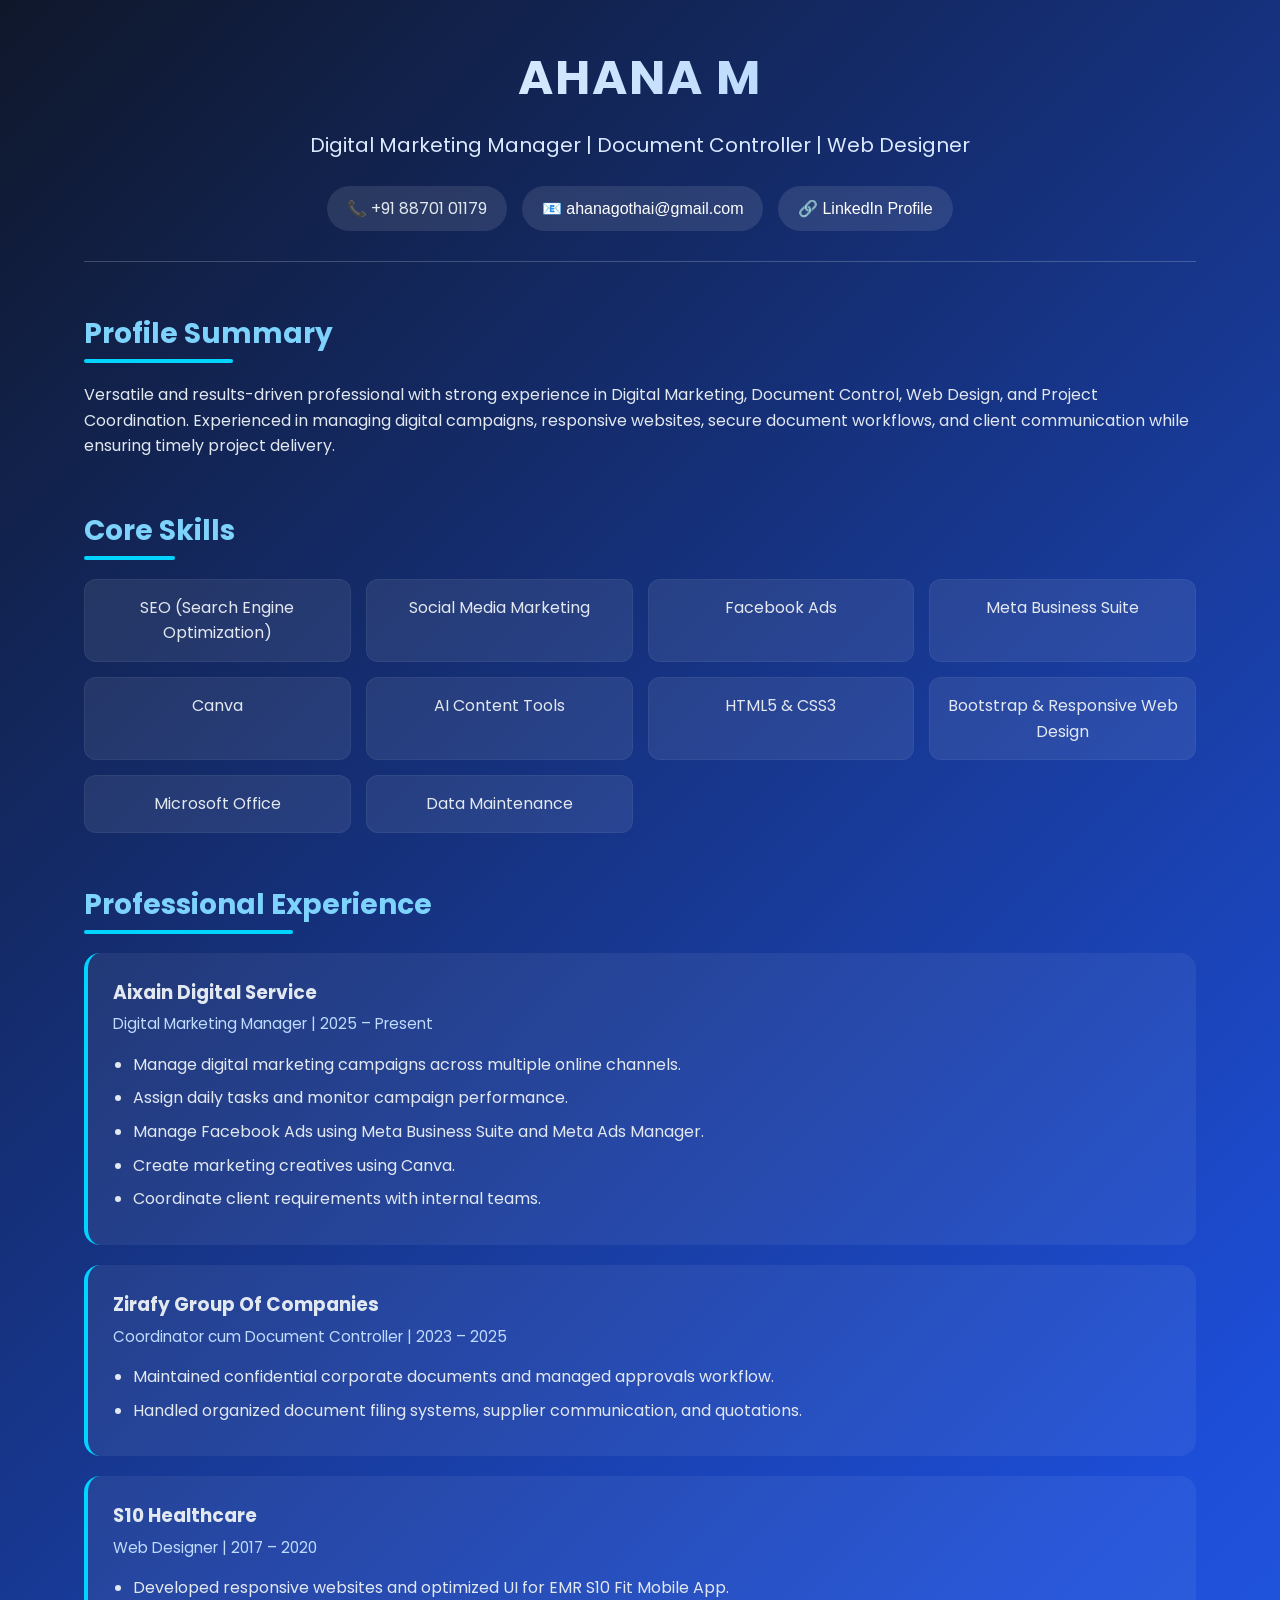
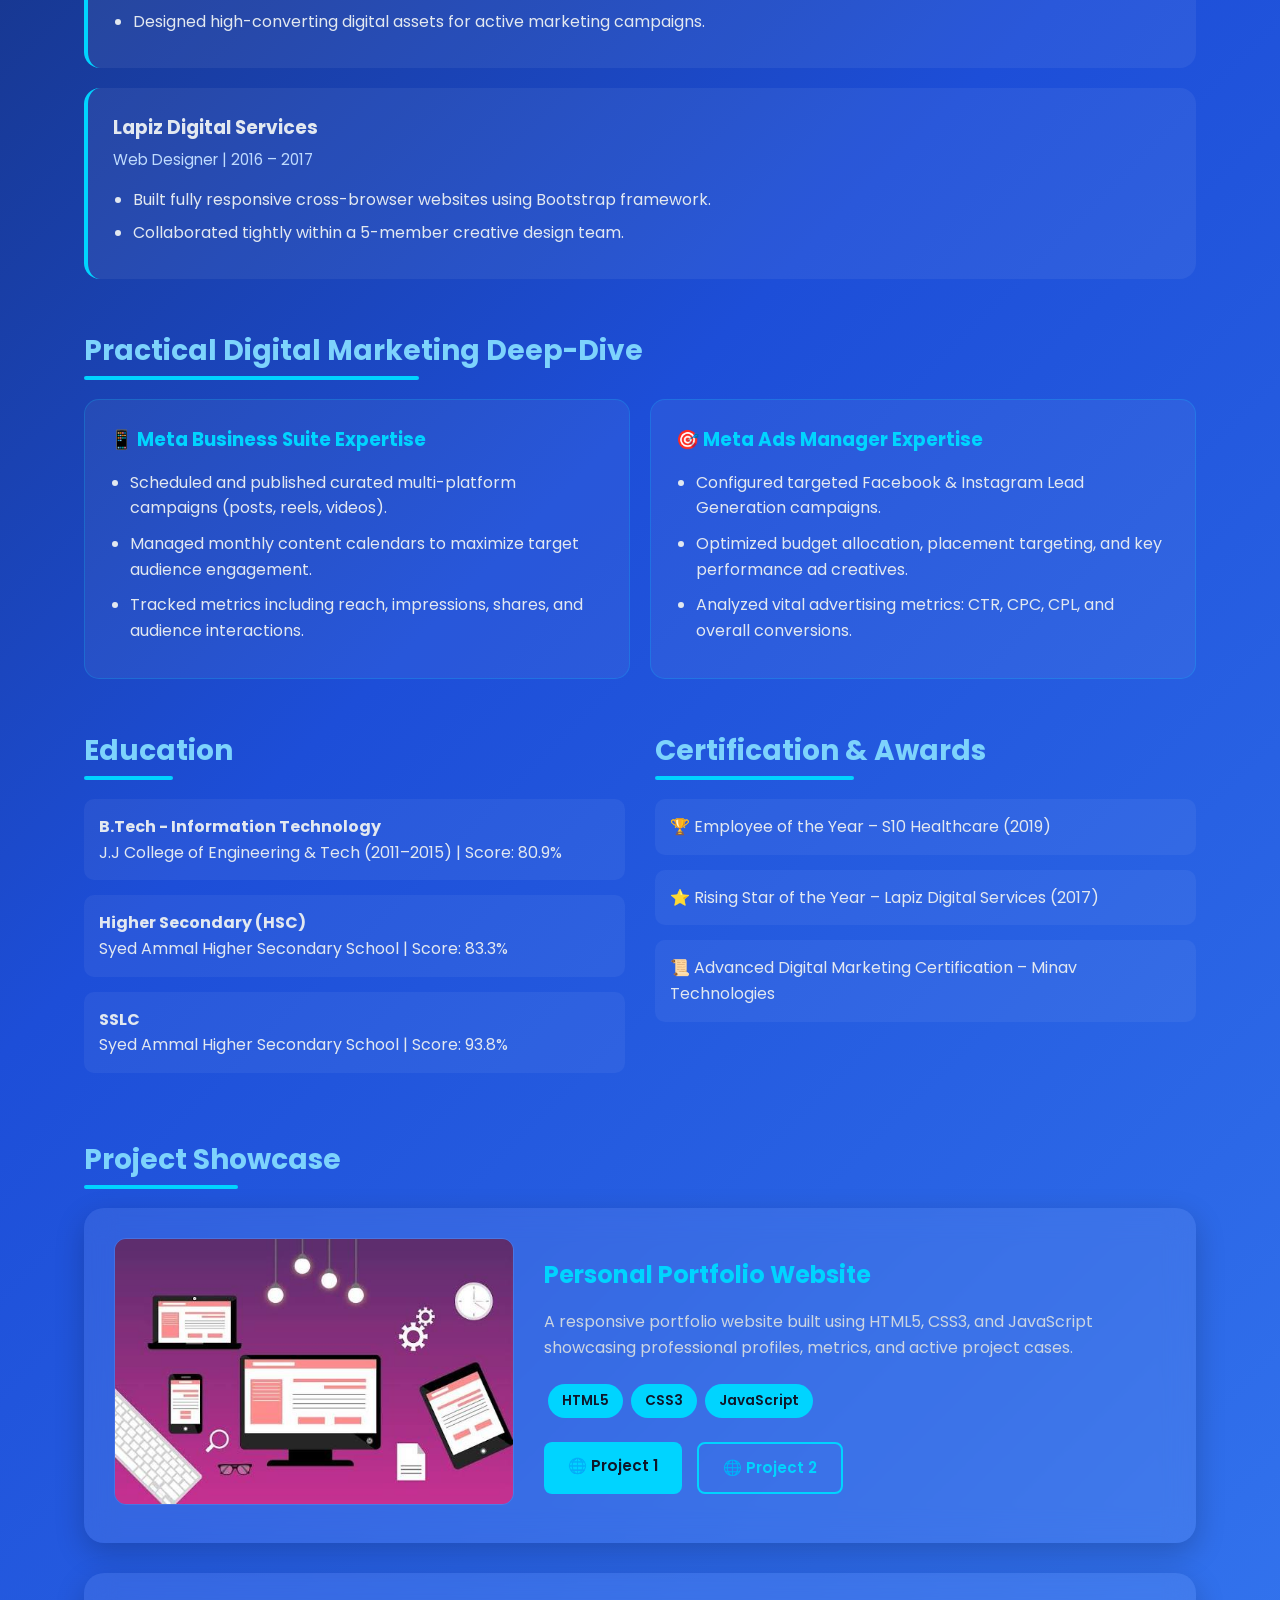
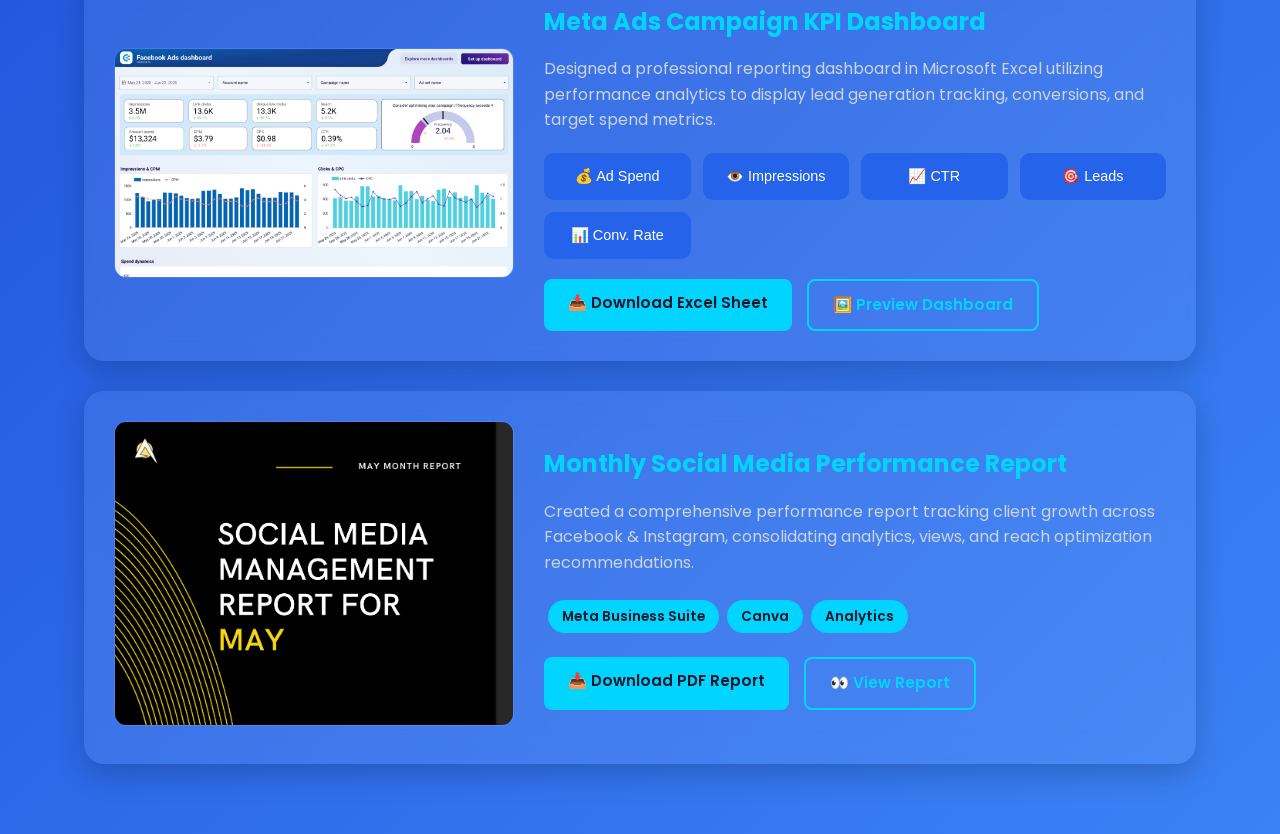
==== commit ef93ede3: "Update index.html" ====
--- a/index.html
+++ b/index.html
@@ -13,487 +13,196 @@
     <header>
         <h1>AHANA M</h1>
         <h3>Digital Marketing Manager | Document Controller | Web Designer</h3>
-
         <div class="contact">
             <p>📞 +91 88701 01179</p>
-            <p>📧 ahanagothai@gmail.com</p>
-            <p>
-                🔗 <a href="https://www.linkedin.com/in/ahana-gothai-65563a107/" target="_blank">
-                    LinkedIn Profile
-                </a>
-            </p>
+            <p>📧 <a href="mailto:ahanagothai@gmail.com">ahanagothai@gmail.com</a></p>
+            <p>🔗 <a href="https://www.linkedin.com/in/ahana-gothai-65563a107/" target="_blank">LinkedIn Profile</a></p>
         </div>
     </header>
 
-    <section>
-        <h2>Profile Summary</h2>
-        <p>
-            Versatile and results-driven professional with strong experience in Digital Marketing,
-            Document Control, Web Design, and Project Coordination. Experienced in managing
-            digital campaigns, responsive websites, secure document workflows, and client
-            communication while ensuring timely project delivery.
-        </p>
-    </section>
-
-    <section>
-        <h2>Core Skills</h2>
-
-        <ul>
-            <li>SEO (Search Engine Optimization)</li>
-            <li>Social Media Marketing</li>
-            <li>Facebook Ads</li>
-            <li>Meta Business Suite</li>
-            <li>Canva</li>
-            <li>AI Content Tools</li>
-            <li>HTML5</li>
-            <li>CSS3</li>
-            <li>Bootstrap</li>
-            <li>Responsive Web Design</li>
-            <li>Microsoft Office</li>
-            <li>Data Maintenance</li>
-        </ul>
-    </section>
-
-    <section>
-        <h2>Professional Experience</h2>
-
-        <div class="job">
-            <h3>Aixain Digital Service</h3>
-            <span>Digital Marketing Manager | 2025 – Present</span>
-
-            <ul>
-                <li>Manage digital marketing campaigns across multiple online channels.</li>
-                <li>Assign daily tasks and monitor campaign performance.</li>
-                <li>Manage Facebook Ads using Meta Business Suite.</li>
-                <li>Create marketing creatives using Canva.</li>
-                <li>Coordinate client requirements with internal teams.</li>
+    <main>
+        <!-- Profile Summary -->
+        <section class="resume-section">
+            <h2>Profile Summary</h2>
+            <p>
+                Versatile and results-driven professional with strong experience in Digital Marketing,
+                Document Control, Web Design, and Project Coordination. Experienced in managing
+                digital campaigns, responsive websites, secure document workflows, and client
+                communication while ensuring timely project delivery.
+            </p>
+        </section>
+
+        <!-- Core Skills -->
+        <section class="resume-section">
+            <h2>Core Skills</h2>
+            <ul class="skills-grid">
+                <li>SEO (Search Engine Optimization)</li>
+                <li>Social Media Marketing</li>
+                <li>Facebook Ads</li>
+                <li>Meta Business Suite</li>
+                <li>Canva</li>
+                <li>AI Content Tools</li>
+                <li>HTML5 &amp; CSS3</li>
+                <li>Bootstrap &amp; Responsive Web Design</li>
+                <li>Microsoft Office</li>
+                <li>Data Maintenance</li>
             </ul>
+        </section>
+
+        <!-- Professional Experience -->
+        <section class="resume-section">
+            <h2>Professional Experience</h2>
+
+            <div class="job-card">
+                <h3>Aixain Digital Service</h3>
+                <span class="job-timeline">Digital Marketing Manager | 2025 – Present</span>
+                <ul class="job-desc">
+                    <li>Manage digital marketing campaigns across multiple online channels.</li>
+                    <li>Assign daily tasks and monitor campaign performance.</li>
+                    <li>Manage Facebook Ads using Meta Business Suite and Meta Ads Manager.</li>
+                    <li>Create marketing creatives using Canva.</li>
+                    <li>Coordinate client requirements with internal teams.</li>
+                </ul>
+            </div>
+
+            <div class="job-card">
+                <h3>Zirafy Group Of Companies</h3>
+                <span class="job-timeline">Coordinator cum Document Controller | 2023 – 2025</span>
+                <ul class="job-desc">
+                    <li>Maintained confidential corporate documents and managed approvals workflow.</li>
+                    <li>Handled organized document filing systems, supplier communication, and quotations.</li>
+                </ul>
+            </div>
+
+            <div class="job-card">
+                <h3>S10 Healthcare</h3>
+                <span class="job-timeline">Web Designer | 2017 – 2020</span>
+                <ul class="job-desc">
+                    <li>Developed responsive websites and optimized UI for EMR S10 Fit Mobile App.</li>
+                    <li>Designed high-converting digital assets for active marketing campaigns.</li>
+                </ul>
+            </div>
+
+            <div class="job-card">
+                <h3>Lapiz Digital Services</h3>
+                <span class="job-timeline">Web Designer | 2016 – 2017</span>
+                <ul class="job-desc">
+                    <li>Built fully responsive cross-browser websites using Bootstrap framework.</li>
+                    <li>Collaborated tightly within a 5-member creative design team.</li>
+                </ul>
+            </div>
+        </section>
+
+        <!-- Practical Digital Marketing Experience Details -->
+        <section class="resume-section">
+            <h2>Practical Digital Marketing Deep-Dive</h2>
+            <div class="experience-showcase">
+                <div class="showcase-box">
+                    <h3>📱 Meta Business Suite Expertise</h3>
+                    <ul>
+                        <li>Scheduled and published curated multi-platform campaigns (posts, reels, videos).</li>
+                        <li>Managed monthly content calendars to maximize target audience engagement.</li>
+                        <li>Tracked metrics including reach, impressions, shares, and audience interactions.</li>
+                    </ul>
+                </div>
+
+                <div class="showcase-box">
+                    <h3>🎯 Meta Ads Manager Expertise</h3>
+                    <ul>
+                        <li>Configured targeted Facebook &amp; Instagram Lead Generation campaigns.</li>
+                        <li>Optimized budget allocation, placement targeting, and key performance ad creatives.</li>
+                        <li>Analyzed vital advertising metrics: CTR, CPC, CPL, and overall conversions.</li>
+                    </ul>
+                </div>
+            </div>
+        </section>
+
+        <!-- Education, Certifications & Awards Group -->
+        <div class="stats-layout">
+            <section class="resume-section">
+                <h2>Education</h2>
+                <ul class="generic-list">
+                    <li><strong>B.Tech - Information Technology</strong><br>J.J College of Engineering &amp; Tech (2011–2015) | Score: 80.9%</li>
+                    <li><strong>Higher Secondary (HSC)</strong><br>Syed Ammal Higher Secondary School | Score: 83.3%</li>
+                    <li><strong>SSLC</strong><br>Syed Ammal Higher Secondary School | Score: 93.8%</li>
+                </ul>
+            </section>
+
+            <section class="resume-section">
+                <h2>Certification &amp; Awards</h2>
+                <ul class="generic-list">
+                    <li>🏆 Employee of the Year – S10 Healthcare (2019)</li>
+                    <li>⭐ Rising Star of the Year – Lapiz Digital Services (2017)</li>
+                    <li>📜 Advanced Digital Marketing Certification – Minav Technologies</li>
+                </ul>
+            </section>
         </div>
 
-        <div class="job">
-            <h3>Zirafy Group Of Companies</h3>
-            <span>Coordinator cum Document Controller | 2023 – 2025</span>
-
-            <ul>
-                <li>Maintained confidential corporate documents.</li>
-                <li>Handled document control workflows.</li>
-                <li>Managed document approvals and filing systems.</li>
-                <li>Handled supplier communication and quotations.</li>
-            </ul>
-        </div>
-
-        <div class="job">
-            <h3>S10 Healthcare</h3>
-            <span>Web Designer | 2017 – 2020</span>
-
-            <ul>
-                <li>Developed responsive websites.</li>
-                <li>Optimized UI for EMR S10 Fit Mobile App.</li>
-                <li>Designed digital assets for marketing campaigns.</li>
-            </ul>
-        </div>
-
-        <div class="job">
-            <h3>Lapiz Digital Services</h3>
-            <span>Web Designer | 2016 – 2017</span>
-
-            <ul>
-                <li>Built responsive websites using Bootstrap.</li>
-                <li>Worked in a 5-member creative team.</li>
-            </ul>
-        </div>
-
-    </section>
-    <!-- Practical Experience Section -->
-<section id="practical-experience" class="experience">
-
-    <div class="section-title">
-        <h2>Practical Digital Marketing Experience</h2>
-    </div>
-
-    <div class="experience-card">
-
-        <p>
-            During my role as a <strong>Digital Marketing Manager</strong>, I gained hands-on experience managing
-            social media marketing activities using
-            <strong>Meta Business Suite</strong> and
-            <strong>Meta Ads Manager</strong>.
-        </p>
-
-        <div class="experience-box">
-
-            <h3>📱 Meta Business Suite</h3>
-
-            <ul>
-                <li>Scheduled and published Facebook and Instagram posts, images, videos, and reels for client accounts.</li>
-
-                <li>Managed monthly content calendars to maintain consistent posting schedules and improve audience engagement.</li>
-
-                <li>Monitored post performance including reach, impressions, engagement, shares, comments, and audience interactions.</li>
-
-                <li>Coordinated with clients to plan promotional campaigns and publish content aligned with business objectives.</li>
-            </ul>
-
-        </div>
-
-        <div class="experience-box">
-
-            <h3>🎯 Meta Ads Manager</h3>
-
-            <ul>
-                <li>Created and managed Facebook and Instagram Lead Generation campaigns.</li>
-
-                <li>Configured campaign objectives, audience targeting, budget allocation, placements, and ad creatives.</li>
-
-                <li>Monitored campaign performance using KPIs such as Impressions, Reach, CTR, CPC, CPL, Cost per Result, and Leads.</li>
-
-                <li>Optimized campaigns by testing different creatives, audiences, and budgets to improve overall performance.</li>
-
-                <li>Generated qualified marketing leads and analyzed campaign insights to support data-driven marketing decisions.</li>
-            </ul>
-
-        </div>
-
-        <div class="summary">
-
-            <h3>💡 Key Learning</h3>
-
-            <p>
-                This practical experience enhanced my skills in social media management,
-                paid advertising, audience targeting, campaign optimization,
-                lead generation, and performance analysis. It has enabled me to
-                confidently manage Meta advertising campaigns and contribute to
-                achieving business marketing objectives.
-            </p>
-
-        </div>
-        <!-- <div class="summary">
-
-            <h3>Conversion rate</h3>
-
-            <a href="assets/Meta_Ads_Dashboard_Sample.xlsx" download class="btn">
-    📊 Download Sample Meta Ads Dashboard
-</a>
-
-        </div> -->
-
-    </div>
-
-</section>
-    <section>
-        <h2>Education</h2>
-
-        <ul>
-            <li><strong>B.Tech - Information Technology</strong><br>
-                J.J College of Engineering & Technology (2011–2015)<br>
-                Score: 80.9%
-            </li>
-
-            <li><strong>Higher Secondary (HSC)</strong><br>
-                Syed Ammal Higher Secondary School<br>
-                Score: 83.3%
-            </li>
-
-            <li><strong>SSLC</strong><br>
-                Syed Ammal Higher Secondary School<br>
-                Score: 93.8%
-            </li>
-        </ul>
-
-    </section>
-
-    <section>
-        <h2>Certification</h2>
-
-        <p>
-            Advanced Digital Marketing Certification – Minav Technologies
-        </p>
-
-    </section>
-
-    <section>
-        <h2>Awards</h2>
-
-        <ul>
-            <li>Employee of the Year – S10 Healthcare (2019)</li>
-            <li>Rising Star of the Year – Lapiz Digital Services (2017)</li>
-        </ul>
-
-    </section>
-    <section id="projects" class="projects">
-
-    <h2>Project Showcase</h2>
-
-    <div class="project-card">
-
-        <img src="images/website1.jpg" alt="Portfolio Website">
-
-        <div class="project-content">
-
-            <h3>Personal Portfolio Website</h3>
-
-            <p>
-                A responsive portfolio website built using HTML5, CSS3, and JavaScript.
-                It showcases my professional profile, skills, work experience,
-                practical digital marketing projects, and contact information.
-            </p>
-
-            <h4>Technologies Used</h4>
-
-            <span class="tag">HTML5</span>
-            <span class="tag">CSS3</span>
-            <span class="tag">JavaScript</span>
-
-            <br><br>
-
-            <a href="https://www.lapizdigital.com/" target="_blank" class="btn">
-                🌐 Project 1
-            </a>
-
-             <a href="https://www.s10health.com/" target="_blank" class="btn">
-                🌐 Project 2
-            </a>
-
-        </div>
-
-    </div>
-
-</section>
-
-    <!-- ================= Meta Ads Dashboard Project ================= -->
-
-<section id="meta-dashboard" class="project-section">
-
-    <div class="section-title">
-        <h2>📊 Meta Ads KPI Dashboard</h2>
-        <p>Microsoft Excel Reporting Dashboard | Digital Marketing Portfolio</p>
-    </div>
-
-    <div class="project-card">
-
-        <div class="project-image">
-
-            <img src="images/meta.png"
-                 alt="Meta Ads Dashboard">
-
-        </div>
-
-        <div class="project-content">
-
-            <h3>Meta Ads Campaign Performance Dashboard</h3>
-
-            <p>
-                Designed a professional KPI dashboard in Microsoft Excel to
-                monitor Meta Ads campaign performance using interview sample data.
-                The dashboard demonstrates campaign reporting, KPI analysis,
-                lead generation metrics, and data visualization skills.
-            </p>
-
-            <h4>Dashboard Includes</h4>
-
-            <div class="feature-grid">
-
-                <div class="feature-card">
-                    💰
-                    <h5>Ad Spend</h5>
-                </div>
-
-                <div class="feature-card">
-                    👁️
-                    <h5>Impressions</h5>
-                </div>
-
-                <div class="feature-card">
-                    🌍
-                    <h5>Reach</h5>
-                </div>
-
-                <div class="feature-card">
-                    🖱️
-                    <h5>Clicks</h5>
-                </div>
-
-                <div class="feature-card">
-                    📈
-                    <h5>CTR</h5>
-                </div>
-
-                <div class="feature-card">
-                    💵
-                    <h5>Average CPC</h5>
-                </div>
-
-                <div class="feature-card">
-                    🎯
-                    <h5>Leads</h5>
-                </div>
-
-                <div class="feature-card">
-                    ✅
-                    <h5>Conversions</h5>
-                </div>
-
-                <div class="feature-card">
-                    📊
-                    <h5>Conversion Rate</h5>
-                </div>
-
-                <div class="feature-card">
-                    💲
-                    <h5>Cost Per Lead</h5>
-                </div>
-
-            </div>
-
-            <h4>Workbook Contains</h4>
-
-            <ul class="dashboard-list">
-                <li>✔ Dashboard Sheet with KPI Summary</li>
-                <li>✔ Campaign Data Sheet</li>
-                <li>✔ Weekly Performance Report</li>
-                <li>✔ Bar Chart (Leads vs Conversions)</li>
-                <li>✔ Line Chart (Weekly Ad Spend)</li>
-                <li>✔ Professional KPI Dashboard</li>
-            </ul>
-
-            <h4>Tools Used</h4>
-
-            <div class="tags">
-
-                <span>Microsoft Excel</span>
-
-                <span>Meta Ads Manager</span>
-
-                <span>Data Analysis</span>
-
-                <span>KPI Dashboard</span>
-
-                <span>Lead Generation</span>
-
-            </div>
-
-            <div class="buttons">
-
-                <a href="assets/meta_ad_KPI.xlsx"
-                   download
-                   class="btn">
-                   📥 Download Excel Dashboard
-                </a>
-
-                <a href="images/meta_conversion.png"
-                   target="_blank"
-                   class="btn-outline">
-                   🖼 Preview Dashboard
-                </a>
-
-            </div>
-
-            <p class="note">
-                <strong>Note:</strong> This dashboard uses sample data created for
-                portfolio and interview demonstration purposes.
-            </p>
-
-        </div>
-
-    </div>
-
-</section>
-
-    <!-- Social Media Report Project -->
-
-<section id="social-report" class="project-section">
-
-    <div class="section-title">
-        <h2>📄 Social Media Performance Report</h2>
-        <p>Monthly Analytics Report | Facebook & Instagram</p>
-    </div>
-
-    <div class="project-card">
-
-        <div class="project-image">
-
-            <img src="images/SMMPreview.png"
-                 alt="Social Media Report">
-
-        </div>
-
-        <div class="project-content">
-
-            <h3>Monthly Social Media Management Report</h3>
-
-            <p>
-                Created a professional monthly social media performance report
-                to analyze Facebook and Instagram marketing activities.
-                The report summarizes audience growth, content performance,
-                engagement metrics, and recommendations for future campaigns.
-            </p>
-
-            <h4>Report Includes</h4>
-
-            <div class="feature-grid">
-
-                <div class="feature-card">📖 Introduction</div>
-
-                <div class="feature-card">📊 Executive Summary</div>
-
-                <div class="feature-card">📱 Instagram Insights</div>
-
-                <div class="feature-card">📘 Facebook Insights</div>
-
-                <div class="feature-card">📈 Engagement Metrics</div>
-
-                <div class="feature-card">💡 Recommendations</div>
-
-            </div>
-
-            <h4>Key Metrics Reported</h4>
-
-            <ul class="dashboard-list">
-                <li>Total Reach</li>
-                <li>Total Views</li>
-                <li>Profile Visits</li>
-                <li>Content Interactions</li>
-                <li>New Followers</li>
-                <li>Audience Growth</li>
-            </ul>
-
-            <h4>Tools Used</h4>
-
-            <div class="tags">
-
-                <span>Meta Business Suite</span>
-
-                <span>Facebook Insights</span>
-
-                <span>Instagram Insights</span>
-
-                <span>Canva</span>
-
-                <span>Microsoft PowerPoint</span>
-
-            </div>
-
-            <div class="buttons">
-
-                <a href="assets/Muthappa May_SMM_Report.pdf.pdf"
-                   download
-                   class="btn">
-                    📥 Download PDF Report
-                </a>
-
-                <a href="assets/Muthappa May_SMM_Report.pdf.pdf"
-                   target="_blank"
-                   class="btn-outline">
-                    👀 View Report
-                </a>
-
-            </div>
-
-        </div>
-
-    </div>
-
-</section>
+        <!-- Project Showcase Section -->
+        <section class="resume-section">
+            <h2>Project Showcase</h2>
+
+            <!-- Project 1 -->
+            <div class="project-card">
+                <div class="project-image">
+                    <img src="images/website1.jpg" alt="Portfolio Website">
+                </div>
+                <div class="project-content">
+                    <h3>Personal Portfolio Website</h3>
+                    <p>A responsive portfolio website built using HTML5, CSS3, and JavaScript showcasing professional profiles, metrics, and active project cases.</p>
+                    <div class="tags">
+                        <span>HTML5</span><span>CSS3</span><span>JavaScript</span>
+                    </div>
+                    <div class="buttons">
+                        <a href="https://www.lapizdigital.com/" target="_blank" class="btn">🌐 Project 1</a>
+                        <a href="https://www.s10health.com/" target="_blank" class="btn-outline">🌐 Project 2</a>
+                    </div>
+                </div>
+            </div>
+
+            <!-- Project 2 -->
+            <div class="project-card">
+                <div class="project-image">
+                    <img src="images/meta.png" alt="Meta Ads Dashboard">
+                </div>
+                <div class="project-content">
+                    <h3>Meta Ads Campaign KPI Dashboard</h3>
+                    <p>Designed a professional reporting dashboard in Microsoft Excel utilizing performance analytics to display lead generation tracking, conversions, and target spend metrics.</p>
+                    
+                    <div class="feature-grid">
+                        <div class="feature-card">💰 Ad Spend</div>
+                        <div class="feature-card">👁️ Impressions</div>
+                        <div class="feature-card">📈 CTR</div>
+                        <div class="feature-card">🎯 Leads</div>
+                        <div class="feature-card">📊 Conv. Rate</div>
+                    </div>
+
+                    <div class="buttons">
+                        <a href="assets/meta_ad_KPI.xlsx" download class="btn">📥 Download Excel Sheet</a>
+                        <a href="images/meta_conversion.png" target="_blank" class="btn-outline">🖼️ Preview Dashboard</a>
+                    </div>
+                </div>
+            </div>
+
+            <!-- Project 3 -->
+            <div class="project-card">
+                <div class="project-image">
+                    <img src="images/SMMPreview.png" alt="Social Media Report">
+                </div>
+                <div class="project-content">
+                    <h3>Monthly Social Media Performance Report</h3>
+                    <p>Created a comprehensive performance report tracking client growth across Facebook &amp; Instagram, consolidating analytics, views, and reach optimization recommendations.</p>
+                    <div class="tags">
+                        <span>Meta Business Suite</span><span>Canva</span><span>Analytics</span>
+                    </div>
+                    <div class="buttons">
+                        <a href="assets/Muthappa May_SMM_Report.pdf.pdf" download class="btn">📥 Download PDF Report</a>
+                        <a href="assets/Muthappa May_SMM_Report.pdf.pdf" target="_blank" class="btn-outline">👀 View Report</a>
+                    </div>
+                </div>
+            </div>
+        </section>
+    </main>
 </div>
 
 </body>
--- a/style.css
+++ b/style.css
@@ -1,869 +1,373 @@
-/* Google Font */
+/* Google Font Integration */
 @import url('https://fonts.googleapis.com/css2?family=Poppins:wght@300;400;500;600;700;800&display=swap');
 
+/* Global Reset & Base Variables */
 *{
-    margin:0;
-    padding:10px;
-    box-sizing:border-box;
-    font-family:'Poppins',sans-serif;
-}
+    margin: 0;
+    padding: 0;
+    box-sizing: border-box;
+}
+
 body{
-    background: linear-gradient(135deg,#0f172a,#1d4ed8,#3b82f6);
+    font-family: 'Poppins', sans-serif;
+    background: linear-gradient(135deg, #0f172a, #1d4ed8, #3b82f6);
+    color: #e2e8f0;
+    min-height: 100vh;
+    line-height: 1.6;
+    overflow-x: hidden;
 }
 
 .container{
-    background: rgba(255,255,255,0.08);
+    width: 90%;
+    max-width: 1200px;
+    margin: auto;
+    padding: 40px 20px;
+}
+
+/* Header Styles */
+header{
+    text-align: center;
+    padding-bottom: 30px;
+    border-bottom: 1px solid rgba(255, 255, 255, 0.2);
+    margin-bottom: 40px;
+}
+
+header h1{
+    font-size: 3rem;
+    font-weight: 700;
+    letter-spacing: 2px;
+    background: linear-gradient(to right, #ffffff, #93c5fd);
+    -webkit-background-clip: text;
+    -webkit-text-fill-color: transparent;
+}
+
+header h3{
+    margin-top: 12px;
+    font-weight: 400;
+    color: #dbeafe;
+    font-size: 1.25rem;
+}
+
+.contact{
+    display: flex;
+    justify-content: center;
+    flex-wrap: wrap;
+    gap: 15px;
+    margin-top: 25px;
+}
+
+.contact p{
+    background: rgba(255, 255, 255, 0.1);
+    padding: 10px 20px;
+    border-radius: 30px;
+    transition: 0.3s ease;
+}
+
+.contact p:hover{
+    background: #2563eb;
+    transform: translateY(-3px);
+}
+
+.contact a{
+    color: #fff;
+    text-decoration: none;
+    font-weight: 500;
+}
+
+/* Section Typographies */
+.resume-section{
+    margin-top: 50px;
+}
+
+.resume-section h2{
+    color: #7dd3fc;
+    font-size: 1.75rem;
+    margin-bottom: 25px;
+    position: relative;
+    display: inline-block;
+}
+
+.resume-section h2::after{
+    content: "";
+    width: 60%;
+    height: 4px;
+    background: #00d4ff;
+    position: absolute;
+    bottom: -6px;
+    left: 0;
+    border-radius: 10px;
+}
+
+/* Custom Component Layout Grids */
+.skills-grid{
+    list-style: none;
+    display: grid;
+    grid-template-columns: repeat(auto-fill, minmax(220px, 1fr));
+    gap: 15px;
+}
+
+.skills-grid li{
+    background: rgba(255, 255, 255, 0.08);
+    padding: 15px;
+    border-radius: 12px;
+    text-align: center;
+    transition: 0.3s;
+    border: 1px solid rgba(255, 255, 255, 0.05);
+}
+
+.skills-grid li:hover{
+    transform: translateY(-4px);
+    background: #2563eb;
+}
+
+/* Job Cards styling */
+.job-card{
+    background: rgba(255, 255, 255, 0.06);
+    padding: 25px;
+    border-radius: 16px;
+    margin-bottom: 20px;
+    transition: 0.3s ease;
+    border-left: 4px solid #00d4ff;
+}
+
+.job-card:hover{
+    background: rgba(255, 255, 255, 0.12);
+    transform: translateY(-2px);
+}
+
+.job-timeline{
+    display: block;
+    color: #bfdbfe;
+    margin: 5px 0 15px 0;
+    font-size: 0.95rem;
+}
+
+.job-desc{
+    list-style-type: disc;
+    padding-left: 20px;
+}
+
+.job-desc li{
+    margin-bottom: 8px;
+}
+
+/* Marketing Experience Showcase Panels */
+.experience-showcase{
+    display: grid;
+    grid-template-columns: 1fr 1fr;
+    gap: 20px;
+}
+
+.showcase-box{
+    background: rgba(255, 255, 255, 0.05);
+    padding: 25px;
+    border-radius: 15px;
+    border: 1px solid rgba(0, 212, 255, 0.2);
+}
+
+.showcase-box h3{
+    color: #00d4ff;
+    margin-bottom: 15px;
+}
+
+.showcase-box ul{
+    padding-left: 20px;
+}
+
+.showcase-box li{
+    margin-bottom: 10px;
+}
+
+/* Split Column Layout Helper */
+.stats-layout{
+    display: grid;
+    grid-template-columns: 1fr 1fr;
+    gap: 30px;
+}
+
+.generic-list{
+    list-style: none;
+}
+
+.generic-list li{
+    background: rgba(255, 255, 255, 0.05);
+    padding: 15px;
+    border-radius: 10px;
+    margin-bottom: 15px;
+}
+
+/* Standardized Project Component Styles */
+.project-card{
+    display: flex;
+    gap: 30px;
+    background: rgba(255, 255, 255, 0.08);
     backdrop-filter: blur(15px);
-}
-
-h1{
-    color:#ffffff;
-}
-
-h2{
-    color:#7dd3fc;
-}
-
-p, li{
-    color:#e2e8f0;
-}
-
-a{
-    color:#38bdf8;
-}
-
-a:hover{
-    color:#ffffff;
-}
-
-
-
-header{
-    text-align:center;
-    padding-bottom:30px;
-    border-bottom:1px solid rgba(255,255,255,.2);
-}
-
-header h1{
-
-    font-size:52px;
-    font-weight:700;
-    letter-spacing:2px;
-
-    background:linear-gradient(to right,#ffffff,#93c5fd);
-    -webkit-background-clip:text;
-    -webkit-text-fill-color:transparent;
-
-}
-
-header h3{
-
-    margin-top:12px;
-    font-weight:400;
-    color:#dbeafe;
-
-}
-
-.contact{
-
-    display:flex;
-    justify-content:center;
-    flex-wrap:wrap;
-    gap:20px;
-    margin-top:25px;
-
-}
-
-.contact a{
-
-    color:white;
-    text-decoration:none;
-
-}
-
-.contact p{
-
-    background:rgba(255,255,255,.12);
-    padding:10px 18px;
-    border-radius:30px;
-    transition:.3s;
-
-}
-
-.contact p:hover{
-
-    background:#2563eb;
-    transform:translateY(-5px);
-
-}
-
-section{
-
-    margin-top:40px;
-
-}
-
-section h2{
-
-    margin-bottom:20px;
-    font-size:28px;
-
-    display:inline-block;
-
-    position:relative;
-
-}
-
-section h2::after{
-
-    content:"";
-    width:70%;
-    height:4px;
-    background:#60a5fa;
-
-    position:absolute;
-    bottom:-8px;
-    left:0;
-
-    border-radius:10px;
-
-}
-
-/* section p{
-
-    color:#494c52;
-
-} */
-
-ul{
-
-    list-style:none;
-
-    display:grid;
-    grid-template-columns:repeat(auto-fit,minmax(250px,1fr));
-    gap:15px;
-
-}
-
-ul li{
-
-    background:rgba(255,255,255,.08);
-
-    padding:15px;
-
-    border-radius:15px;
-
-    transition:.35s;
-
-}
-
-ul li:hover{
-
-    transform:translateY(-6px);
-    background:#2563eb;
-
-}
-
-.job{
-
-    margin-bottom:30px;
-
-    background:rgba(255,255,255,.08);
-
-    padding:25px;
-
-    border-radius:20px;
-
-    transition:.35s;
-
-}
-
-.job:hover{
-
-    transform:translateY(-8px);
-
-    background:rgba(255,255,255,.18);
-
-}
-
-.job h3{
-
-    color:#fff;
-
-}
-
-.job span{
-
-    color:#bfdbfe;
-    display:block;
-    margin:8px 0 15px;
-
-}
-
-.job ul{
-
-    display:block;
-
-}
-
-.job li{
-
-    background:none;
-    padding:6px 0;
-
-}
-
-.job li:hover{
-
-    background:none;
-    transform:none;
-
-}
-
-a{
-
-    color:#93c5fd;
-
-}
-
-a:hover{
-
-    color:white;
-
-}
-
-@media(max-width:768px){
-
-.container{
-
-padding:25px;
-
-}
-
-header h1{
-
-font-size:36px;
-
-}
-
-header h3{
-
-font-size:18px;
-
-}
-
-.contact{
-
-flex-direction:column;
-
-align-items:center;
-
-}
-
-section h2{
-
-font-size:24px;
-
-}
-
-}
-/* Practical Experience */
-
-.experience{
-    padding:80px 10%;
-}
-
-.section-title{
-    text-align:center;
-    margin-bottom:50px;
-}
-
-.section-title h2{
-    font-size:38px;
-    color:#00d4ff;
-    margin-bottom:10px;
-}
-
-.experience-card{
-
-    background:rgba(255,255,255,.08);
-
-    backdrop-filter:blur(15px);
-
-    border-radius:20px;
-
-    padding:40px;
-
-    box-shadow:0 15px 35px rgba(0,0,0,.25);
-
-}
-
-.experience-card p{
-
-    color:#e2e8f0;
-
-    line-height:1.8;
-
-}
-
-.experience-box{
-
-    margin-top:35px;
-
-    padding:25px;
-
-    background:rgba(255,255,255,.05);
-
-    border-left:5px solid #00d4ff;
-
-    border-radius:15px;
-
-    transition:.4s;
-
-}
-
-.experience-box:hover{
-
-    transform:translateY(-8px);
-
-    background:rgba(255,255,255,.12);
-
-}
-
-.experience-box h3{
-
-    color:#00d4ff;
-
-    margin-bottom:20px;
-
-}
-
-.experience-box ul{
-
-    padding-left:20px;
-
-}
-
-.experience-box li{
-
-    margin-bottom:12px;
-
-    color:#e5e7eb;
-
-    line-height:1.7;
-
-}
-
-.summary{
-
-    margin-top:40px;
-
-    background:#0f172a;
-
-    padding:25px;
-
-    border-radius:15px;
-
-    border:1px solid rgba(0,212,255,.3);
-
-}
-
-.summary h3{
-
-    color:#00d4ff;
-
-    margin-bottom:15px;
-
-}
-
-.summary p{
-
-    color:#cbd5e1;
-
-    line-height:1.8;
-
-}
-
-@media(max-width:768px){
-
-.experience{
-
-padding:50px 20px;
-
-}
-
-.section-title h2{
-
-font-size:30px;
-
-}
-
-.experience-card{
-
-padding:25px;
-
-}
-
-}
+    border-radius: 20px;
+    padding: 30px;
+    margin-bottom: 30px;
+    box-shadow: 0 10px 30px rgba(0,0,0,0.2);
+    align-items: center;
+}
+
+.project-image{
+    flex: 1;
+    min-width: 280px;
+    max-width: 400px;
+}
+
+.project-image img{
+    width: 100%;
+    border-radius: 12px;
+    object-fit: cover;
+    border: 1px solid rgba(255, 255, 255, 0.1);
+}
+
+.project-content{
+    flex: 1.5;
+    min-width: 280px;
+}
+
+.project-content h3{
+    color: #00d4ff;
+    font-size: 1.5rem;
+    margin-bottom: 15px;
+}
+
+.project-content p{
+    margin-bottom: 20px;
+    color: #cbd5e1;
+}
+
+/* Global Grid System for Features Inside Cards */
+.feature-grid{
+    display: grid;
+    grid-template-columns: repeat(auto-fit, minmax(130px, 1fr));
+    gap: 12px;
+    margin: 20px 0;
+}
+
+.feature-card{
+    background: #2563eb;
+    color: white;
+    text-align: center;
+    padding: 12px;
+    border-radius: 10px;
+    font-size: 0.9rem;
+    font-weight: 500;
+}
+
+/* Tags and Pills Layout */
+.tags{
+    margin: 15px 0;
+}
+
+.tags span{
+    display: inline-block;
+    background: #00d4ff;
+    color: #0f172a;
+    padding: 6px 14px;
+    margin: 4px;
+    border-radius: 20px;
+    font-weight: 600;
+    font-size: 0.85rem;
+}
+
+/* Button Component Utilities */
+.buttons{
+    display: flex;
+    gap: 15px;
+    flex-wrap: wrap;
+    margin-top: 20px;
+}
+
+.btn, .btn-outline{
+    display: inline-block;
+    padding: 12px 24px;
+    text-decoration: none;
+    border-radius: 8px;
+    font-weight: 600;
+    text-align: center;
+    transition: 0.3s ease;
+    font-size: 0.95rem;
+    cursor: pointer;
+}
+
 .btn{
-    display:inline-block;
-    background:#2563eb;
-    color:white;
-    padding:12px 25px;
-    text-decoration:none;
-    border-radius:8px;
-    font-weight:600;
-    transition:0.3s;
+    background: #00d4ff;
+    color: #0f172a;
 }
 
 .btn:hover{
-    background:#1d4ed8;
-    transform:translateY(-3px);
-}
-.projects{
-    padding:80px 10%;
-}
-
-.project-card{
-    display:flex;
-    gap:30px;
-    align-items:center;
-    background:#ffffff;
-    border-radius:15px;
-    padding:25px;
-    box-shadow:0 8px 20px rgba(0,0,0,.15);
-    flex-wrap:wrap;
-}
-
-.project-card img{
-    width:350px;
-    border-radius:10px;
-    border:1px solid #ddd;
-}
-
-.project-content{
-    flex:1;
-}
-
-.tag{
-    display:inline-block;
-    background:#2563eb;
-    color:#fff;
-    padding:6px 12px;
-    border-radius:20px;
-    margin:5px;
-    font-size:14px;
-}
-
-.btn{
-    display:inline-block;
-    padding:12px 20px;
-    margin-right:10px;
-    text-decoration:none;
-    color:#fff;
-    background:#2563eb;
-    border-radius:8px;
-    transition:.3s;
-}
-
-.btn:hover{
-    background:#1d4ed8;
-}
-.project-section{
-    padding:80px 10%;
-}
-
-.section-title{
-    text-align:center;
-    margin-bottom:50px;
-}
-
-.section-title h2{
-    font-size:40px;
-    color:#00D4FF;
-}
-
-.section-title p{
-    color:#cbd5e1;
-}
-
-.project-card{
-
-    display:flex;
-
-    gap:40px;
-
-    flex-wrap:wrap;
-
-    background:rgba(255,255,255,.08);
-
-    backdrop-filter:blur(20px);
-
-    border-radius:20px;
-
-    padding:35px;
-
-    box-shadow:0 10px 35px rgba(0,0,0,.25);
-
-}
-
-.project-image img{
-
-    width:420px;
-
-    border-radius:15px;
-
-}
-
-.project-content{
-
-    flex:1;
-
-}
-
-.project-content h3{
-
-    color:#00D4FF;
-
-    margin-bottom:20px;
-
-}
-
-.project-content p{
-
-    color:#e2e8f0;
-
-    line-height:1.8;
-
-}
-
-.feature-grid{
-
-    display:grid;
-
-    grid-template-columns:repeat(auto-fit,minmax(150px,1fr));
-
-    gap:15px;
-
-    margin:25px 0;
-
-}
-
-.feature-card{
-
-    background:#2563eb;
-
-    color:white;
-
-    text-align:center;
-
-    padding:18px;
-
-    border-radius:12px;
-
-    transition:.3s;
-
-}
-
-.feature-card:hover{
-
-    transform:translateY(-6px);
-
-}
-
-.feature-card h5{
-
-    margin-top:10px;
-
-}
-
-.dashboard-list{
-
-    margin-top:20px;
-
-    padding-left:20px;
-
-}
-
-.dashboard-list li{
-
-    margin-bottom:12px;
-
-    color:#ffffff;
-
-}
-
-.tags{
-
-    margin-top:20px;
-
-}
-
-.tags span{
-
-    display:inline-block;
-
-    background:#00D4FF;
-
-    color:#000;
-
-    padding:8px 18px;
-
-    margin:5px;
-
-    border-radius:30px;
-
-    font-weight:600;
-
-}
-
-.buttons{
-
-    margin-top:30px;
-
-}
-
-.btn{
-
-    display:inline-block;
-
-    padding:14px 24px;
-
-    background:#00D4FF;
-
-    color:#000;
-
-    text-decoration:none;
-
-    border-radius:8px;
-
-    font-weight:600;
-
-    margin-right:15px;
-
-}
-
-.btn:hover{
-
-    background:#38bdf8;
-
+    background: #38bdf8;
+    transform: translateY(-2px);
 }
 
 .btn-outline{
-
-    display:inline-block;
-
-    padding:14px 24px;
-
-    border:2px solid #00D4FF;
-
-    color:#00D4FF;
-
-    text-decoration:none;
-
-    border-radius:8px;
-
+    border: 2px solid #00d4ff;
+    color: #00d4ff;
+    background: transparent;
 }
 
 .btn-outline:hover{
-
-    background:#00D4FF;
-
-    color:#000;
-
-}
-
-.note{
-
-    margin-top:30px;
-
-    color:#94a3b8;
-
-    font-size:15px;
-
-}
-.project-section{
-    padding:80px 10%;
-}
-
-.section-title{
-    text-align:center;
-    margin-bottom:40px;
-}
-
-.section-title h2{
-    font-size:40px;
-    color:#00D4FF;
-}
-
-.section-title p{
-    color:#d1d5db;
-}
-
-.project-card{
-
-    display:flex;
-
-    flex-wrap:wrap;
-
-    gap:35px;
-
-    background:rgba(255,255,255,.08);
-
-    backdrop-filter:blur(15px);
-
-    padding:30px;
-
-    border-radius:20px;
-
-    box-shadow:0 10px 30px rgba(0,0,0,.25);
-
-}
-
-.project-image img{
-
-    width:420px;
-
-    border-radius:12px;
-
-}
-
-.project-content{
-
-    flex:1;
-
-}
-
-.project-content h3{
-
-    color:#00D4FF;
-
-}
-
-.project-content p{
-
-    color:#e5e7eb;
-
-    line-height:1.8;
-
-}
-
-.feature-grid{
-
-    display:grid;
-
-    grid-template-columns:repeat(auto-fit,minmax(180px,1fr));
-
-    gap:15px;
-
-    margin:25px 0;
-
-}
-
-.feature-card{
-
-    background:#2563eb;
-
-    color:white;
-
-    padding:18px;
-
-    border-radius:10px;
-
-    text-align:center;
-
-}
-
-.dashboard-list{
-
-    margin-top:20px;
-
-    padding-left:20px;
-
-}
-
-.dashboard-list li{
-
-    margin-bottom:10px;
-
-    color:white;
-
-}
-
-.tags{
-
-    margin-top:20px;
-
-}
-
-.tags span{
-
-    display:inline-block;
-
-    background:#00D4FF;
-
-    color:#000;
-
-    padding:8px 16px;
-
-    margin:6px;
-
-    border-radius:30px;
-
-}
-
-.buttons{
-
-    margin-top:30px;
-
-}
-
-.btn{
-
-    display:inline-block;
-
-    background:#00D4FF;
-
-    color:#000;
-
-    padding:14px 24px;
-
-    text-decoration:none;
-
-    border-radius:8px;
-
-    margin-right:15px;
-
-    font-weight:600;
-
-}
-
-.btn-outline{
-
-    display:inline-block;
-
-    border:2px solid #00D4FF;
-
-    color:#00D4FF;
-
-    padding:14px 24px;
-
-    text-decoration:none;
-
-    border-radius:8px;
-
-}
-
-.btn:hover{
-
-    background:#38bdf8;
-
-}
-
-.btn-outline:hover{
-
-    background:#00D4FF;
-
-    color:#000;
-
-}
+    background: #00d4ff;
+    color: #0f172a;
+    transform: translateY(-2px);
+}
+
+/* ==========================================================
+   Responsive Viewport Breakthroughs (Media Queries)
+========================================================== */
+
+@media (max-width: 992px) {
+    .project-card {
+        flex-direction: column;
+        align-items: stretch;
+    }
+    
+    .project-image {
+        max-width: 100%;
+        margin: auto;
+    }
+    
+    .experience-showcase, .stats-layout {
+        grid-template-columns: 1fr;
+    }
+}
+
+@media (max-width: 768px) {
+    header h1 {
+        font-size: 2.25rem;
+    }
+    
+    .container {
+        width: 95%;
+        padding: 20px 10px;
+    }
+
+    .contact p {
+        width: 100%;
+        text-align: center;
+    }
+    
+    .buttons .btn, .buttons .btn-outline {
+        width: 100%;
+    }
+}
+
+@media (max-width: 480px) {
+    header h1 {
+        font-size: 1.85rem;
+    }
+    
+    header h3 {
+        font-size: 1rem;
+    }
+
+    .resume-section h2 {
+        font-size: 1.4rem;
+    }
+    
+    .feature-grid {
+        grid-template-columns: repeat(2, 1fr);
+    }
+}
